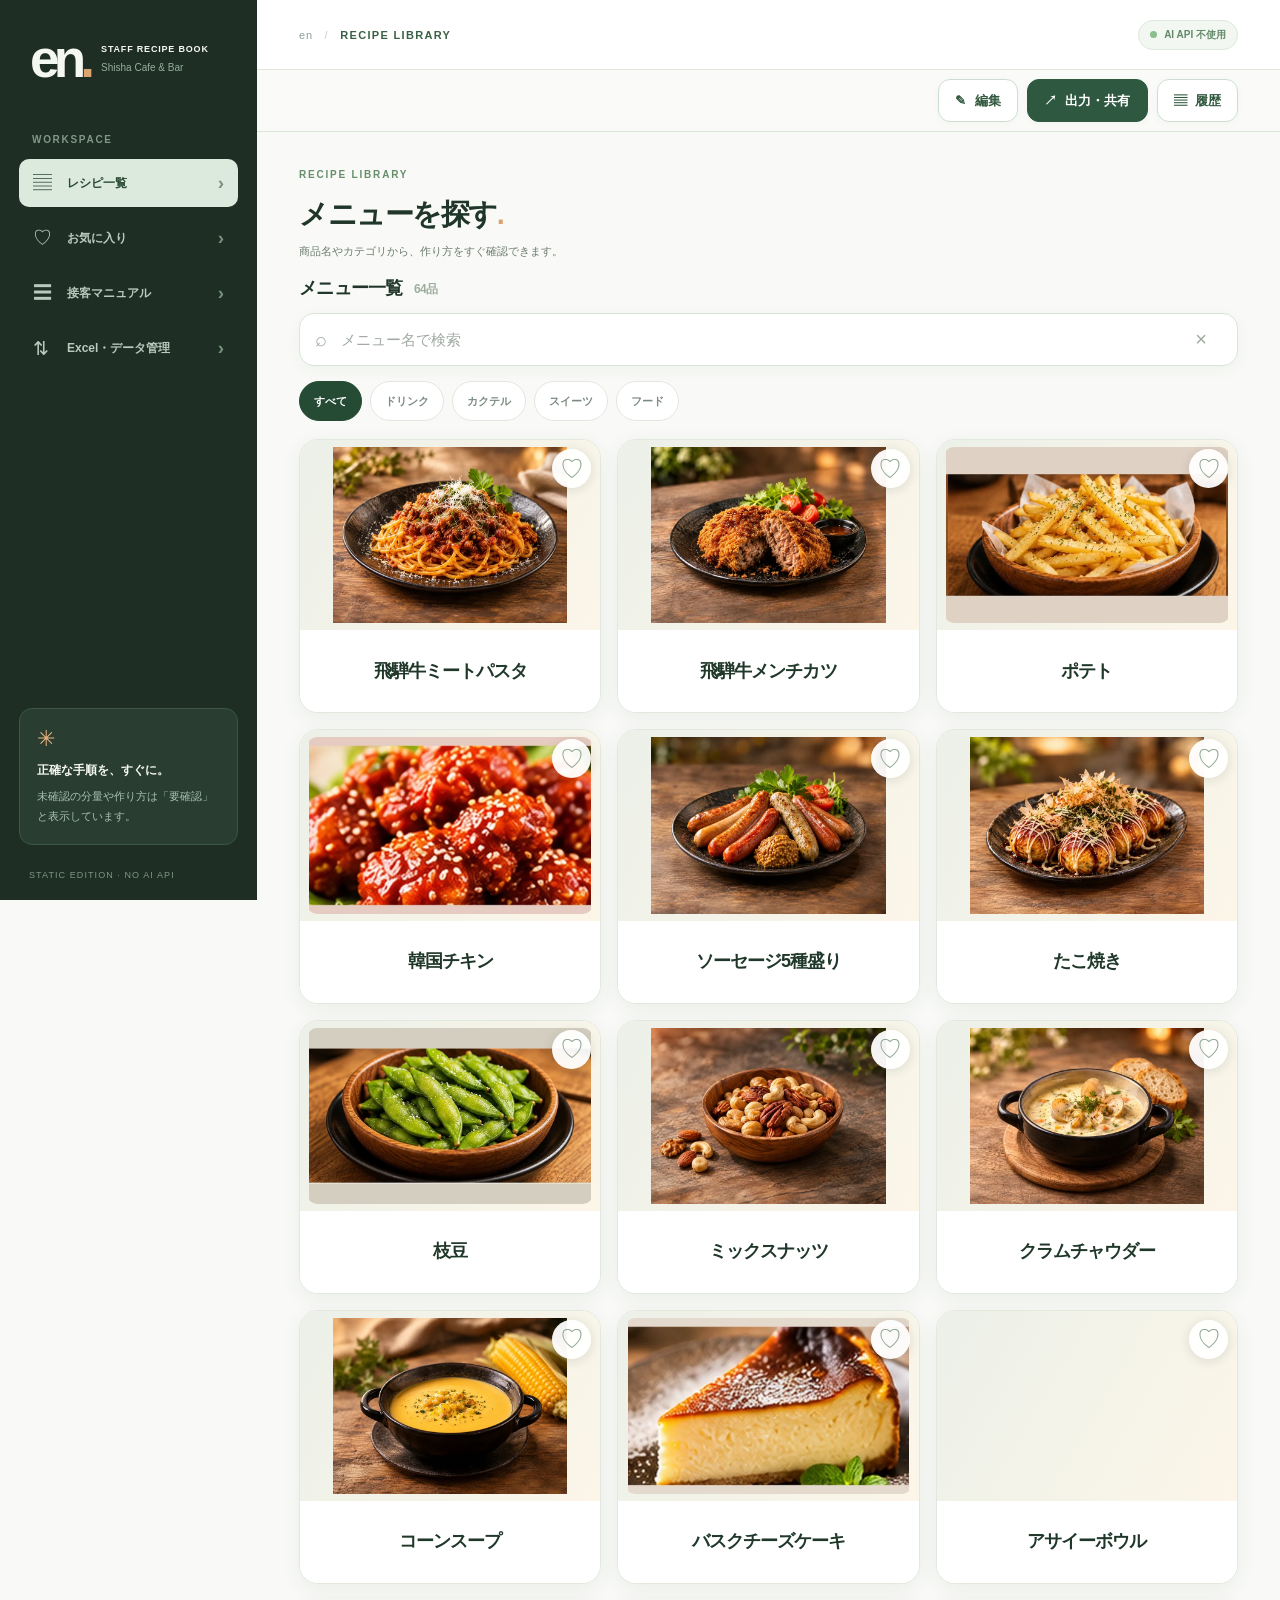
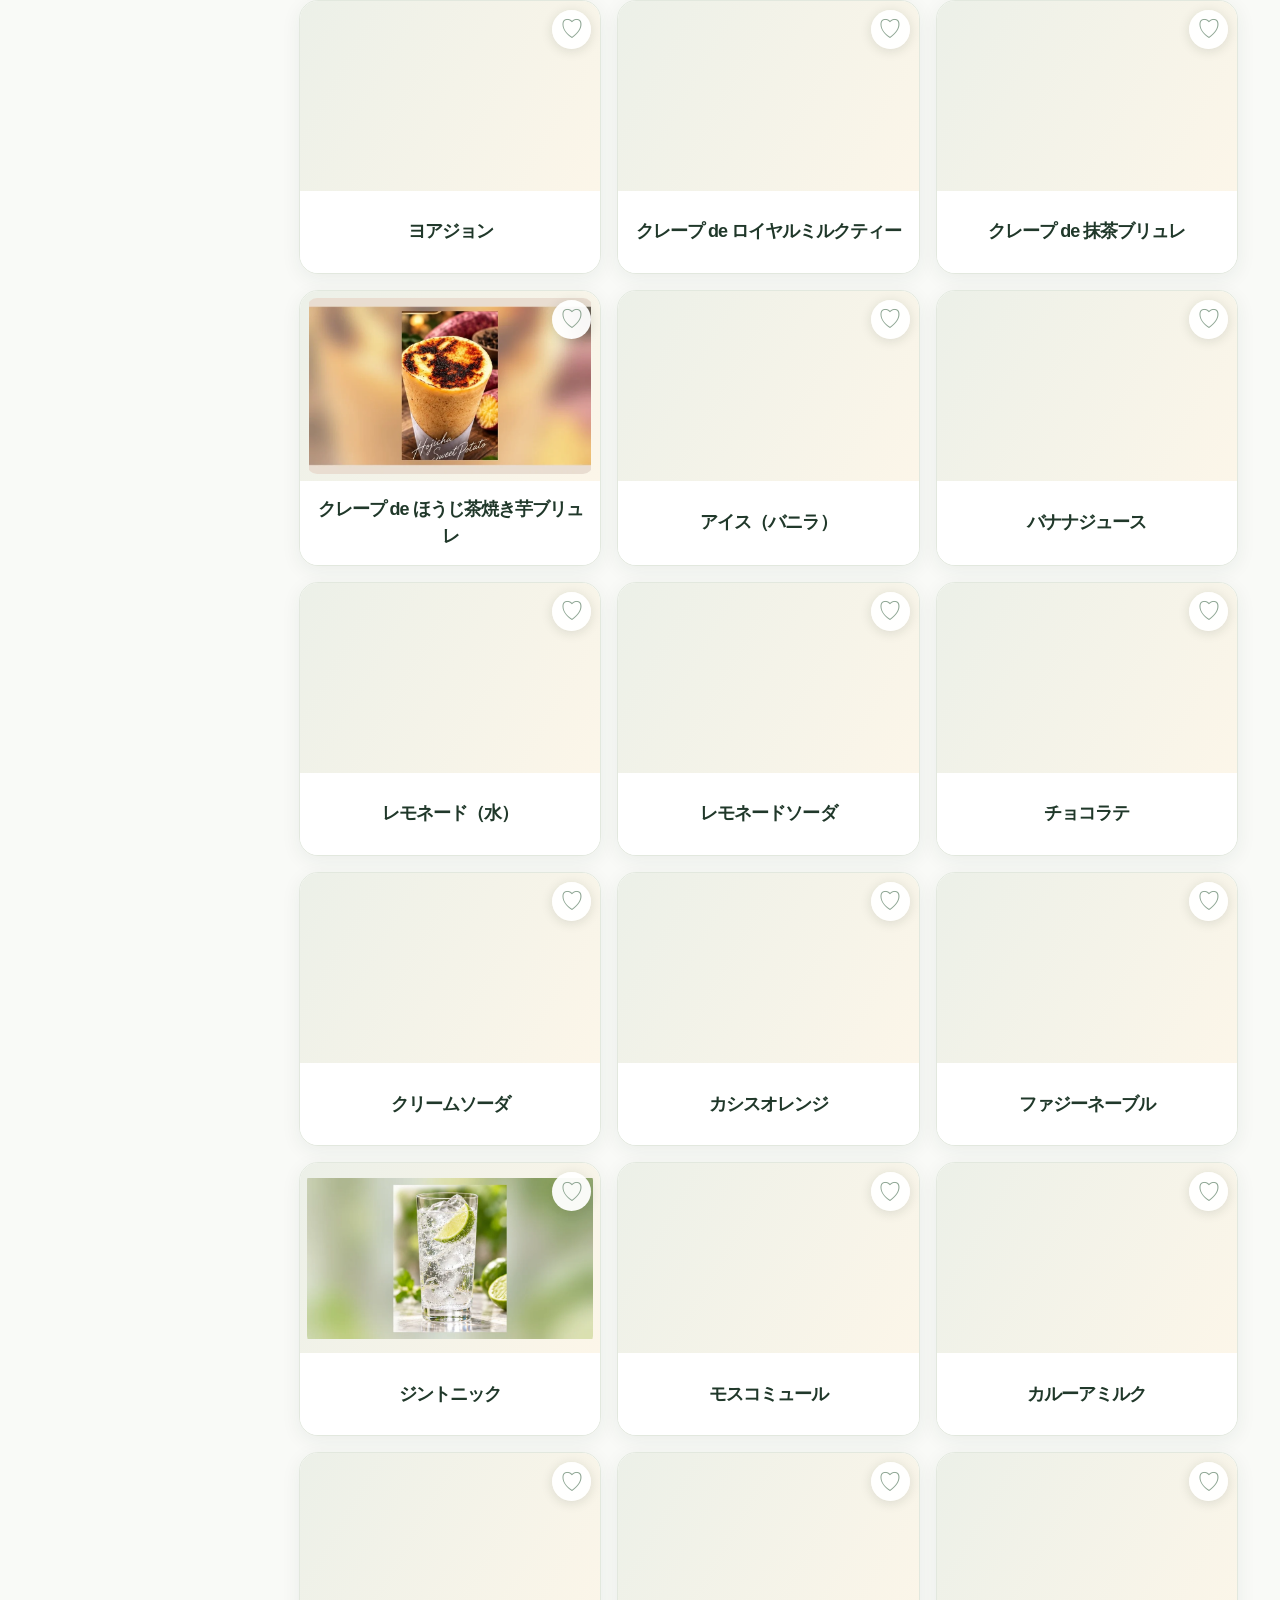
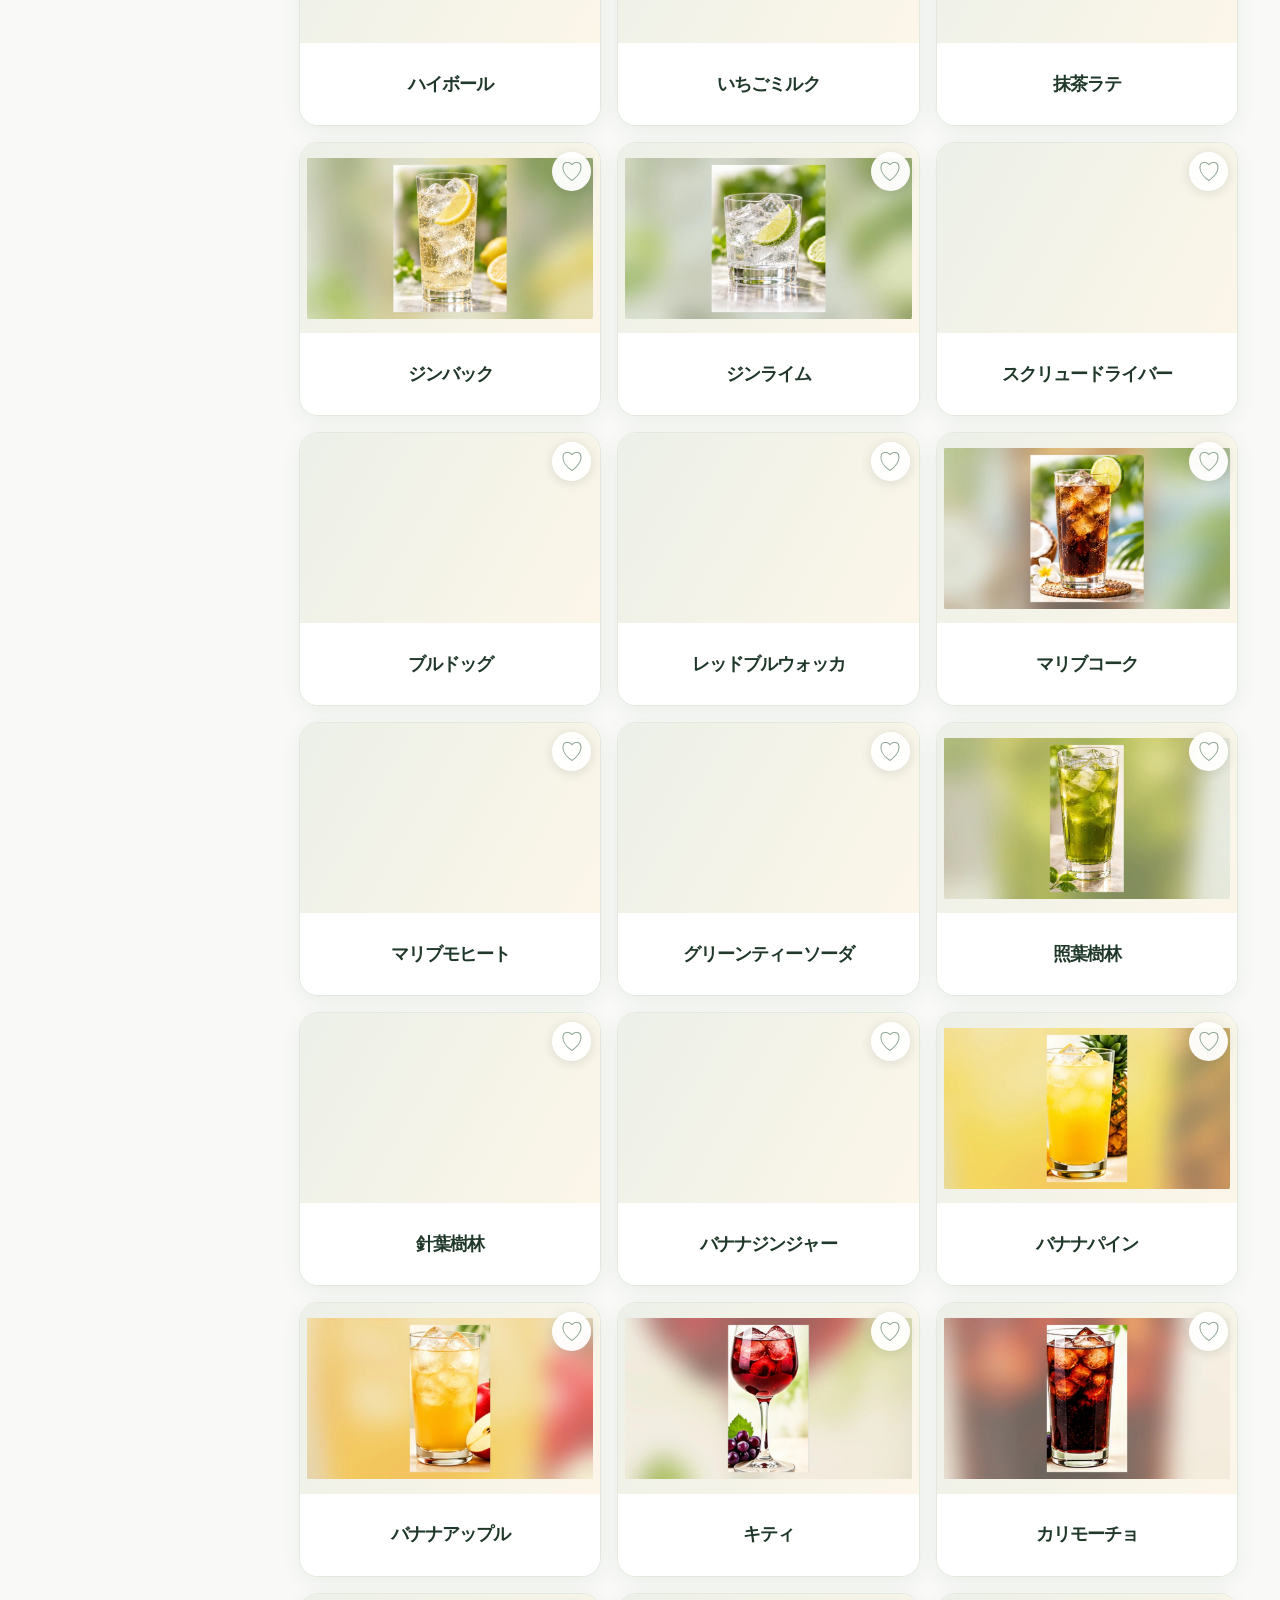
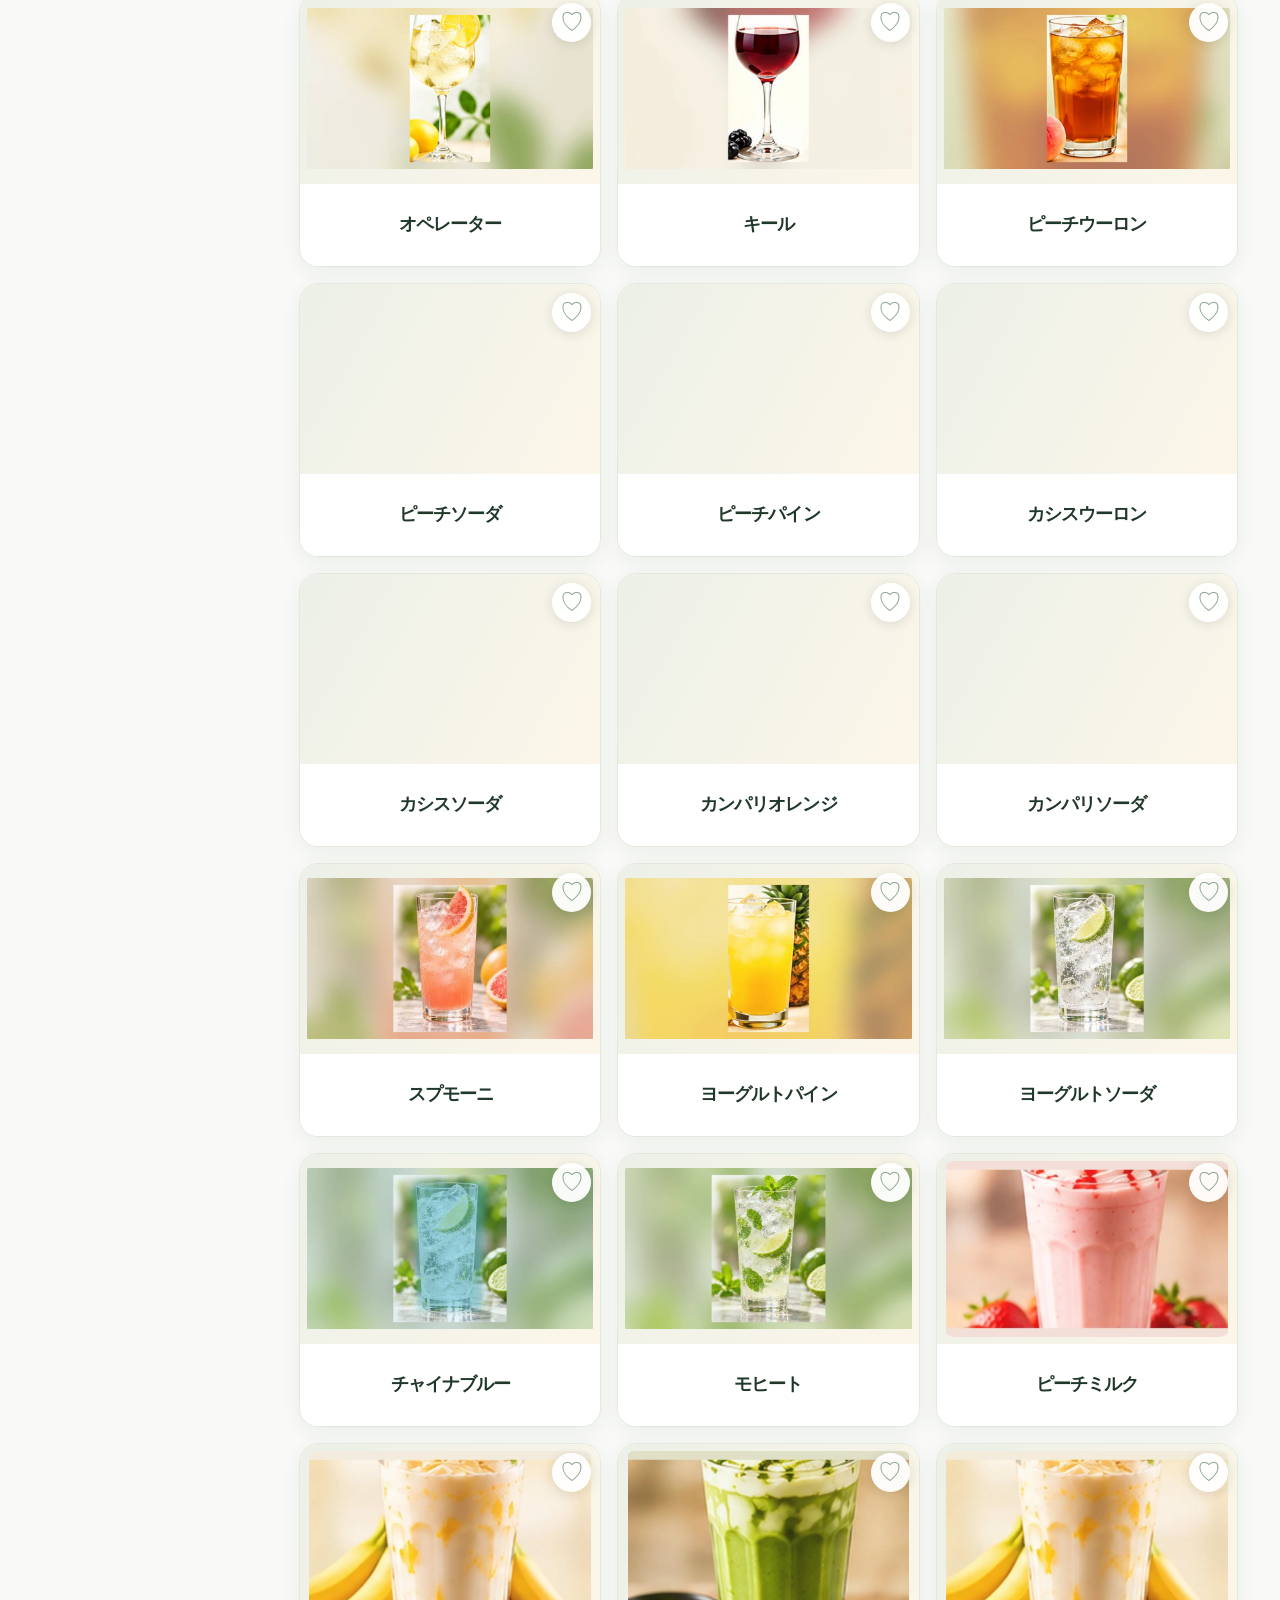
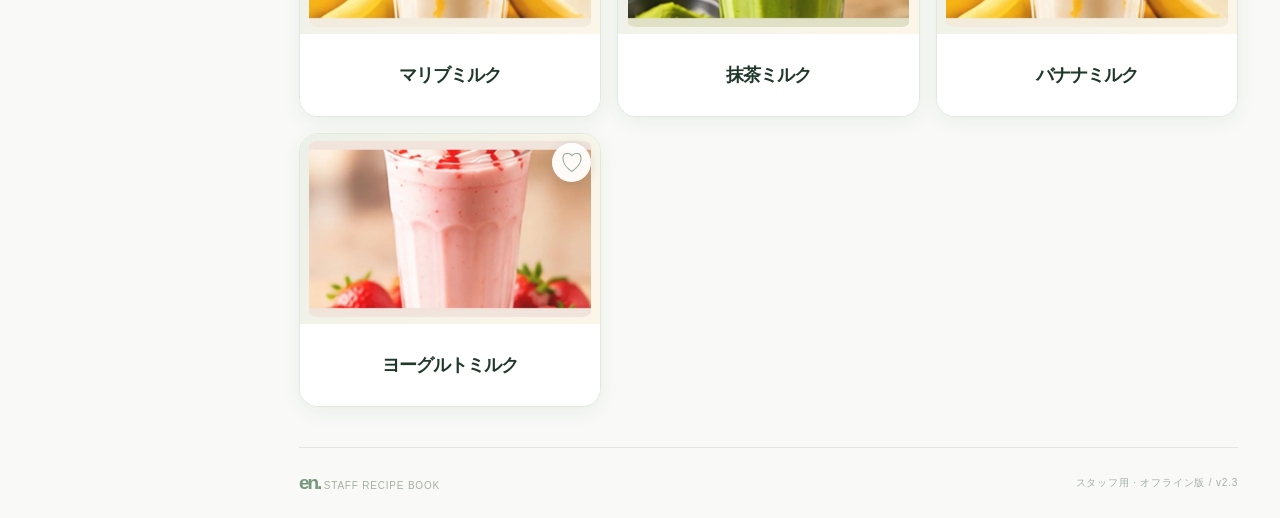
==== index.html @ 8e452817 "Add files via upload" ====
<!doctype html>
<html lang="ja">
<head>
<meta name="robots" content="noindex, nofollow, noarchive">
  <meta charset="utf-8">
  <meta name="viewport" content="width=device-width,initial-scale=1,viewport-fit=cover">
  <meta name="theme-color" content="#22382d">
  <meta name="description" content="Shisha Cafe&Bar en スタッフ用レシピブック・接客マニュアル。検索や閲覧にAI APIを使用しません。">
  <title>en STAFF RECIPE BOOK | v2.4</title>
  <style>
:root{--bg:#faf9f6;--ink:#223329;--ink2:#52645a;--muted:#82918a;--line:#e4eae3;--forest:#20362a;--forest2:#355a40;--sage:#e2eddf;--white:#fff;--orange:#cf9b72;font-family:-apple-system,BlinkMacSystemFont,"Noto Sans JP","Yu Gothic","Hiragino Kaku Gothic ProN",Meiryo,sans-serif;color:var(--ink);background:var(--bg)}*{box-sizing:border-box}html{scroll-behavior:smooth}body{margin:0;min-width:320px}button,input,select{font:inherit}button{cursor:pointer}a{color:inherit;text-decoration:none}button:focus-visible,a:focus-visible,input:focus-visible{outline:3px solid #daa776;outline-offset:2px}h1,h2,h3,p{margin-top:0}p{line-height:1.85}.shell{display:flex;min-height:100vh}.sidebar{position:fixed;left:0;top:0;bottom:0;width:257px;padding:32px 19px 20px;background:#1e2e25;color:#f5f7f1;z-index:20;display:flex;flex-direction:column}.brand{display:flex;align-items:center;gap:12px;padding:0 11px 35px}.brand-logo{font-size:53px;font-weight:800;letter-spacing:-.11em;line-height:1}.brand-logo span,.period{color:#dba36f}.brand-desc strong{display:block;font-size:9px;letter-spacing:.09em}.brand-desc small{display:block;color:#96ad9d;font-size:10px;margin-top:8px}.nav-label{padding:14px 13px;color:#809789;font-size:10px;font-weight:800;letter-spacing:.17em}.sidebar-nav{display:grid;gap:7px}.sidebar-nav a{display:flex;align-items:center;gap:13px;min-height:48px;padding:0 14px;border-radius:10px;font-weight:750;font-size:12px;color:#b9c9be}.sidebar-nav a:hover{background:#314338}.sidebar-nav a.active{background:#dceadd;color:#294832}.nav-icon{width:21px;font-size:19px;font-weight:400}.nav-arrow{margin-left:auto;font-size:19px;color:#78917d}.sidebar-note{margin-top:auto;border:1px solid #3c5545;border-radius:13px;background:#293e31;padding:17px}.sidebar-note strong{font-size:12px}.sidebar-note p{margin:8px 0 0;font-size:11px;color:#a9bfaf;line-height:1.8}.note-spark{font-size:22px;color:#e5b07f;display:block;margin-bottom:8px}.sidebar-foot{font-size:9px;letter-spacing:.12em;color:#7e9585;margin:25px 10px 0}.workspace{margin-left:257px;min-width:0;flex:1;display:flex;flex-direction:column}.topbar{height:70px;display:flex;align-items:center;justify-content:space-between;gap:12px;padding:0 42px;background:#fff;border-bottom:1px solid var(--line)}.crumb{font-size:11px;letter-spacing:.07em;color:#8ca092}.crumb span{padding:0 8px;color:#c6d0c7}.crumb b{color:#3a6145;letter-spacing:.12em}.offline-chip{display:flex;gap:7px;align-items:center;border:1px solid #dde8dc;background:#f2f8f1;border-radius:30px;padding:7px 11px;color:#638768;font-size:10px;font-weight:750}.offline-chip i{width:7px;height:7px;border-radius:50%;background:#8bbe8b}.page{width:100%;max-width:1500px;margin:0 auto;padding:37px 42px 40px;flex:1}.eyebrow{font-size:10px;letter-spacing:.2em;color:#65926c;font-weight:800;margin-bottom:13px}.page-head{margin-bottom:24px}.page-head h1{font-size:37px;letter-spacing:-.065em;line-height:1.45;font-weight:850;margin:0}.page-head p{font-size:12px;color:var(--muted);margin:6px 0 0}.hero{min-height:255px;background:linear-gradient(115deg,#dfebdc 0%,#d8e7d5 67%,#d2e2d1 100%);border-radius:15px;position:relative;overflow:hidden;margin-bottom:19px;display:flex}.hero-text{position:relative;z-index:2;padding:31px 41px;max-width:65%}.hero-tag{font-size:10px;letter-spacing:.13em;color:#588361;font-weight:800}.hero h2{font-size:25px;letter-spacing:-.05em;line-height:1.55;margin:11px 0 7px}.hero p{font-size:12px;color:#64776a;margin:0 0 16px}.solid-btn{display:inline-flex;justify-content:center;align-items:center;gap:12px;background:#294431;color:white;border:0;border-radius:8px;padding:12px 17px;font-size:12px;font-weight:750}.solid-btn:hover{background:#365941}.hero-art{position:absolute;right:-5%;top:-35%;width:53%;height:160%;border:1px solid #b6cfb8;border-radius:50%;display:flex;align-items:center;justify-content:center;color:#fff9;font-size:150px;font-weight:850;letter-spacing:-.12em;transform:rotate(-8deg)}.hero-art::before{content:"";position:absolute;width:74%;height:74%;border-radius:50%;border:1px solid #b3cdb6}.hero-art span{color:#e6b68f}.stats{display:grid;grid-template-columns:repeat(3,minmax(0,1fr));gap:14px;margin:0 0 33px}.stat{border:1px solid var(--line);background:white;border-radius:12px;padding:17px 19px}.stat label{font-size:9px;letter-spacing:.13em;color:#a0afa2;font-weight:850}.stat strong{font-size:30px;display:block;line-height:1.4;margin-top:3px}.stat strong small{font-size:11px;color:#94a195;margin-left:5px}.stat p{font-size:10px;color:#9ba69d;margin:0}.section-title{display:flex;align-items:flex-end;justify-content:space-between;margin:8px 0 16px}.section-title h2{font-size:22px;letter-spacing:-.04em;margin:0}.section-title h2 small{font-size:12px;color:#9faea1;vertical-align:middle;margin-left:7px}.section-title>span{font-size:10px;color:#a3ada5}.search{display:flex;align-items:center;background:white;border:1px solid var(--line);border-radius:11px;height:53px;padding:0 15px;gap:12px;margin-bottom:15px;box-shadow:0 3px 12px #25372707}.search span{font-size:20px;color:#9dad9d}.search input{border:0;outline:0;min-width:0;flex:1;font-size:13px;background:transparent;color:var(--ink)}.search input::placeholder{color:#a0aaa2}.search button{border:0;background:none;font-size:20px;color:#9cad9e}.filter-area{display:flex;align-items:center;justify-content:space-between;gap:12px;margin-bottom:21px}.chips{display:flex;gap:8px;overflow:auto;scrollbar-width:none}.chips::-webkit-scrollbar{display:none}.chip{white-space:nowrap;padding:9px 14px;border-radius:24px;border:1px solid #e1e8df;background:white;color:#7b8b80;font-weight:750;font-size:11px}.chip.active{background:#294533;color:white;border-color:#294533}.review-toggle{display:flex;align-items:center;gap:6px;border:0;background:transparent;color:#98a598;font-size:11px;white-space:nowrap}.review-toggle.active{color:#b9804c;font-weight:800}.grid{display:grid;grid-template-columns:repeat(3,minmax(0,1fr));gap:16px}.card{background:white;border:1px solid var(--line);border-radius:14px;overflow:hidden;position:relative;min-width:0}.card:hover{box-shadow:0 11px 25px #17301a0e;transform:translateY(-2px);transition:.15s}.card-main{display:block;width:100%;height:100%;background:none;text-align:left;border:0;padding:0;color:inherit}.card-img{display:flex;align-items:center;justify-content:center;height:136px;overflow:hidden;position:relative}.card-img img,.photo-large img{width:100%;height:100%;object-fit:cover}
.photo-large.has-image{height:auto;min-height:180px;max-height:none;background:#fff;flex-direction:column;gap:9px;overflow:visible;padding:10px}
.photo-large.has-image img{display:block;width:100%;height:auto;max-height:900px;object-fit:contain;border-radius:8px}
.photo-large .zoom-button{padding:9px 12px;border-radius:8px;background:#e5eee3;color:#315a3f;font-weight:800;font-size:12px;width:100%}
.image-lightbox[hidden]{display:none!important}
.image-lightbox{position:fixed;inset:0;z-index:200;background:rgba(8,18,12,.95);display:flex;align-items:center;justify-content:center;flex-direction:column;padding:18px;gap:9px}
.image-lightbox img{max-width:100%;max-height:calc(100vh - 110px);object-fit:contain;border-radius:6px}
.image-lightbox .image-close{border:1px solid #e6efe5;background:#fff;border-radius:30px;color:#263d30;padding:10px 22px;font-size:13px;font-weight:800}
.image-lightbox .image-name{color:#fff;font-size:13px;font-weight:800}
.card-img::before{content:"en.";position:absolute;font-size:96px;color:#263b2819;font-weight:900;letter-spacing:-.12em;left:9px;top:-20px}.card-img:has(img)::before{display:none}.art-drink{background:#e2ebe1;color:#659273}.art-cocktail{background:#eee3dc;color:#aa8a77}.art-food{background:#eae8d6;color:#9c9465}.art-sweet{background:#f3e4dd;color:#ba8c82}.card-emoji{font-size:34px;background:#ffffffa8;border-radius:50%;width:77px;height:77px;display:flex;align-items:center;justify-content:center;z-index:1}.card-body{padding:18px 17px 14px}.card-cat{color:#7fa289;font-size:10px;font-weight:800}.card h3{font-size:16px;margin:7px 0 8px;letter-spacing:-.04em}.card p{font-size:11px;color:#92a093;line-height:1.75;height:39px;overflow:hidden;display:-webkit-box;-webkit-line-clamp:2;-webkit-box-orient:vertical;margin-bottom:15px}.card-foot{display:flex;align-items:center;justify-content:space-between;border-top:1px solid #edf0eb;padding-top:12px}.badge{border-radius:5px;padding:5px 8px;font-size:9px;font-weight:800;display:inline-flex;align-items:center;gap:5px}.badge.ok{background:#e7f3e4;color:#51855a}.badge.warn{background:#fff2e2;color:#b47f42}.badge.ref{background:#edf1f7;color:#6889a9}.arrow{color:#91a897;font-size:20px}.fav-toggle{position:absolute;right:9px;top:9px;border:0;border-radius:50%;background:#fffd;width:36px;height:36px;display:flex;align-items:center;justify-content:center;color:#8da592;font-size:22px;line-height:1}.fav-toggle.active{color:#c77663;background:#fff2ec}.empty{text-align:center;padding:56px 15px;border:1px dashed #cad9ca;background:#fbfcfa;border-radius:14px}.empty-icon{font-size:34px;color:#8da28d}.empty h3{margin:12px 0 7px}.empty p{font-size:12px;color:var(--muted)}.empty button{border:0;background:#e4eee2;color:#4b7454;padding:10px 16px;border-radius:7px;font-weight:750}.back{display:inline-flex;gap:7px;align-items:center;background:none;border:0;color:#60876a;font-weight:800;font-size:12px;padding:0;margin-bottom:26px}.detail-head{display:flex;gap:15px;align-items:start;justify-content:space-between;margin-bottom:26px}.detail-head h1{font-size:34px;letter-spacing:-.06em;margin:0 0 8px}.detail-head p{font-size:12px;color:#84928a;margin-bottom:14px}.detail-flags{display:flex;gap:8px;flex-wrap:wrap}.detail-fav{border-radius:9px;border:1px solid #dce8da;background:white;padding:12px 13px;white-space:nowrap;font-size:11px;font-weight:800;color:#64886a}.detail-fav.active{background:#fff1eb;color:#c87962;border-color:#f0d9d0}.detail-columns{display:grid;grid-template-columns:minmax(0,1.35fr) minmax(260px,.8fr);gap:19px}.left-col,.right-col{display:flex;flex-direction:column;gap:18px;min-width:0}.photo-large{height:225px;border-radius:13px;display:flex;align-items:center;justify-content:center;overflow:hidden;position:relative}.photo-large .big-art{font-size:74px;border-radius:50%;background:#ffffff80;width:140px;height:140px;display:flex;align-items:center;justify-content:center}.photo-large small{position:absolute;bottom:17px;right:20px;color:#667e6a;font-size:10px;font-weight:800}.panel{padding:23px;border-radius:13px;background:white;border:1px solid var(--line)}.panel-title{display:flex;align-items:center;gap:12px;border-bottom:1px solid #ecf0e9;margin-bottom:16px;padding-bottom:16px}.panel-title small{font-size:11px;color:#8aaf8d;font-weight:850}.panel-title h2{font-size:17px;margin:0}.panel-title em{font-size:9px;font-style:normal;letter-spacing:.13em;color:#adbbad;margin-left:auto}.steps{list-style:none;padding:0;margin:0}.steps li{display:flex;align-items:start;gap:12px;padding:12px 0;border-bottom:1px solid #f0f3ef}.steps li:last-child{border-bottom:0}.step-index{background:#ecf4ea;border-radius:7px;color:#8aaa8c;font-weight:850;font-size:11px;padding:8px}.steps p{margin:3px 0 0;font-size:12px;color:#394e3f;line-height:2}.ingredients{list-style:none;padding:0;margin:0}.ingredients li{padding:12px 0;border-bottom:1px dashed #edf1ec;font-size:12px;color:#536d5b}.ingredients li:last-child{border:0}.ingredients li::before{content:"●";font-size:7px;color:#9fbba3;margin-right:11px}.notes{list-style:none;padding:0;margin:0}.notes li{display:flex;align-items:start;gap:9px;margin:12px 0;font-size:11px;line-height:1.95;color:#6f7f73}.notes li::before{content:"!";font-size:10px;background:#fff0da;color:#b7854f;border-radius:50%;flex-shrink:0;display:flex;align-items:center;justify-content:center;width:17px;height:17px;font-weight:900}.source{border-radius:11px;background:#e9f1e7;padding:20px;color:#5c795e}.source strong{font-size:11px}.source p{font-size:11px;margin:8px 0 0}.warn-callout{display:flex;align-items:start;gap:12px;background:#fff5e6;border:1px solid #eeddbf;padding:16px 18px;border-radius:10px;color:#9d703d;font-size:11px;line-height:1.9;margin-bottom:18px}.warn-callout strong{display:block;font-size:12px}.manual-list{display:grid;grid-template-columns:repeat(3,minmax(0,1fr));gap:15px}.manual-card{text-align:left;border:1px solid var(--line);background:white;border-radius:13px;padding:23px;min-height:215px;display:flex;flex-direction:column;align-items:start;color:var(--ink)}.manual-card:hover{transform:translateY(-2px);box-shadow:0 10px 25px #0000000a}.manual-card .count{font-size:10px;color:#95aa98;letter-spacing:.1em;font-weight:800}.manual-card .manual-icon{background:#e7efe5;border-radius:11px;padding:12px;margin:14px 0;color:#5f8b67;font-size:22px}.manual-card h2{font-size:17px;margin:0 0 7px}.manual-card p{font-size:11px;color:#8b9a8c}.manual-card .go{margin-top:auto;font-size:11px;color:#64916d;font-weight:800}.script-step{display:flex;align-items:start;gap:13px;padding:16px 0;border-bottom:1px solid #eef1ed}.script-step:last-child{border:0}.script-step strong{display:block;color:#77927d;font-size:12px}.script-step p{font-size:13px;color:#3b5040;margin:6px 0}.script-step button{border:0;padding:0;background:none;font-size:10px;color:#659b75;font-weight:750}.management-notice{background:#fff5e7;border:1px solid #edd8bb;border-radius:13px;padding:22px;margin-bottom:20px;color:#98713f}.management-notice strong{font-size:13px}.management-notice p{font-size:11px;margin:6px 0 0}.management-grid{display:grid;grid-template-columns:repeat(2,minmax(0,1fr));gap:17px}.management-card{padding:26px;min-height:270px;display:flex;flex-direction:column;align-items:start}.management-card .icon{width:53px;height:53px;background:#e7f0e4;border-radius:10px;display:grid;place-items:center;font-size:23px;color:#638569}.management-card h2{font-size:17px;margin:19px 0 7px}.management-card p{font-size:11px;color:#8a998d}.management-card button{margin-top:auto}.soft-btn{padding:11px 14px;border:0;border-radius:8px;background:#e2eee1;color:#436b4b;font-size:12px;font-weight:800}.danger-btn{padding:10px 14px;border:0;border-radius:8px;background:#faeee5;color:#a76d53;font-size:11px;font-weight:800}.management-help{background:#eef5eb;border-radius:12px;padding:23px;margin-top:20px}.management-help h3{font-size:14px}.management-help li{font-size:12px;line-height:2;color:#647e68}.action-row{display:flex;flex-wrap:wrap;justify-content:space-between;align-items:center;gap:14px;border:1px solid var(--line);border-radius:12px;background:white;margin-top:18px;padding:20px}.action-row strong{font-size:12px}.action-row p{font-size:11px;color:#94a193;margin:5px 0 0}.action-row button{border:0}.footer{display:flex;justify-content:space-between;gap:15px;align-items:center;max-width:1500px;width:calc(100% - 84px);margin:0 auto;padding:24px 0;border-top:1px solid var(--line);font-size:10px;letter-spacing:.08em;color:#a3afa4}.footer b{font-size:19px;letter-spacing:-.11em;color:#74987b}.toast{position:fixed;z-index:50;bottom:25px;left:50%;transform:translateX(-50%);max-width:min(92vw,620px);background:#294431;color:white;font-size:12px;line-height:1.8;padding:13px 19px;border-radius:10px;box-shadow:0 15px 30px #16271828}.bottom-nav,.mobile-menu,.sidebar-shade{display:none}[hidden]{display:none!important}
@media(max-width:1190px){.grid{grid-template-columns:repeat(2,minmax(0,1fr))}.page{padding:30px 29px 38px}.topbar{padding:0 29px}.manual-list{grid-template-columns:repeat(2,minmax(0,1fr))}.footer{width:calc(100% - 58px)}}
@media(max-width:860px){.sidebar{width:229px}.workspace{margin-left:229px}.detail-columns{grid-template-columns:1fr}.hero-text{max-width:75%}.management-grid{grid-template-columns:1fr}}
@media(max-width:700px){.sidebar{width:260px;transform:translateX(-100%);transition:transform .18s ease}.sidebar.open{transform:translateX(0)}.sidebar-shade{display:block;position:fixed;inset:0;background:#0007;z-index:15}.workspace{margin-left:0}.topbar{height:57px;padding:0 17px}.mobile-menu{display:block;background:none;border:0;font-size:22px;color:#4e7259}.crumb{font-size:10px}.offline-chip{margin-left:auto;font-size:9px;padding:6px 9px}.page{padding:25px 16px 37px}.page-head{margin-bottom:23px}.page-head h1{font-size:31px}.page-head p{font-size:11px}.hero{min-height:244px}.hero-text{padding:26px 22px;max-width:90%}.hero h2{font-size:22px}.hero p{font-size:11px}.hero-art{right:-35%;width:85%;opacity:.52}.stats{gap:8px;margin-bottom:28px}.stat{padding:13px 10px}.stat label{font-size:7px;letter-spacing:.04em}.stat strong{font-size:25px}.stat p{font-size:9px}.section-title h2{font-size:20px}.section-title>span{display:none}.filter-area{display:block}.chips{margin-bottom:12px}.review-toggle{margin-left:auto}.grid{gap:10px}.card-img{height:105px}.card-emoji{font-size:27px;width:63px;height:63px}.card-body{padding:12px 11px 13px}.card h3{font-size:14px}.card p{font-size:10px;margin-bottom:10px}.card-cat{font-size:9px}.badge{font-size:8px;padding:5px}.fav-toggle{width:29px;height:29px;font-size:19px;right:7px;top:7px}.detail-head{align-items:start}.detail-head h1{font-size:28px}.detail-fav{padding:10px;font-size:0}.detail-fav span{font-size:22px}.photo-large{height:203px}.panel{padding:18px}.manual-list{grid-template-columns:1fr}.manual-card{min-height:170px}.detail-columns{gap:14px}.footer{width:calc(100% - 32px);padding:20px 0 92px;display:block}.footer span{display:block;margin-bottom:6px}.bottom-nav{display:grid;grid-template-columns:repeat(4,1fr);position:fixed;z-index:10;bottom:0;left:0;right:0;background:#fff;border-top:1px solid var(--line);padding:7px 5px calc(6px + env(safe-area-inset-bottom));box-shadow:0 -3px 25px #0001}.bottom-nav a{text-align:center;display:flex;flex-direction:column;align-items:center;gap:3px;font-size:9px;font-weight:750;color:#9cac9d}.bottom-nav a.active{color:#3d7250}.bottom-nav a span{font-size:23px;line-height:1.2}.toast{bottom:88px}.management-card{min-height:235px}.management-notice{padding:18px}.action-row{align-items:start;flex-direction:column}}


/* v1.7: photo-led menu cards, clean Japanese typography, better touch readability */
:root{--ink:#1f3027;--muted:#6c7b70;--line:#e3e9e0;--bg:#fafaf7}
html{scroll-behavior:auto}
.page-head h1,.detail-head h1{letter-spacing:-.045em;overflow-wrap:anywhere}
.search{border-color:#d7e1d6;box-shadow:0 5px 20px rgba(36,67,42,.04)}
.search:focus-within{outline:2px solid #b2cdb4;outline-offset:1px}
.grid{gap:20px}
.card{border-radius:16px;box-shadow:0 4px 17px rgba(37,59,44,.045)}
.card-img{height:auto;aspect-ratio:1.6/1;background:#eaf0e8}
.card-img img{display:block;width:100%;height:100%;object-fit:cover;object-position:center}
.card-body{padding:16px 17px 15px}
.card-cat{font-size:11px;letter-spacing:.02em}
.card h3{font-size:18px;line-height:1.5;margin:6px 0 7px;font-weight:850}
.card p{font-size:12px;line-height:1.8;color:#728176;height:44px;margin-bottom:14px}
.card-foot{padding-top:13px}
.fav-toggle{width:38px;height:38px;background:rgba(255,255,255,.96);box-shadow:0 2px 10px #0001;top:11px;right:11px}
.card-image-label{position:absolute;bottom:7px;right:8px;font-size:9px;color:#fff;background:#1c2f24a6;padding:3px 8px;border-radius:4px;font-weight:700;letter-spacing:.02em}
.detail-head p,.steps p,.ingredients li,.notes li{font-size:13px;color:#415247}
.detail-head p{line-height:1.95;color:#708173}
.steps p{line-height:1.95}
.ingredients li{line-height:1.9}
.photo-large.has-image img{background:#f9faf7}
.photo-large.has-image{padding:13px}
.panel-title h2{font-size:18px}
.badge{font-size:10px}
@media(max-width:700px){
  .page{padding:23px 17px 37px}
  .grid{gap:12px}
  .card-img{height:auto;aspect-ratio:1.33/1}
  .card-body{padding:13px 12px 12px}
  .card h3{font-size:15px;line-height:1.55;min-height:23px}
  .card p{font-size:11px;line-height:1.75;height:40px;margin-bottom:12px}
  .card-cat{font-size:10px}
  .card-image-label{font-size:8px;padding:2px 6px}
  .fav-toggle{width:33px;height:33px;right:7px;top:7px}
  .detail-head h1{font-size:29px}
  .steps p,.ingredients li{font-size:13px;line-height:1.9}
  .panel{padding:20px}
  .photo-large.has-image{padding:8px}
}
@media(max-width:380px){.card h3{font-size:14px}.card p{font-size:10.5px}}


/* v1.8 CLEAN PHOTO GALLERY — list cards show ONLY image + title + favorite */
.page-head{margin-bottom:15px}
.page-head h1{font-size:29px}
.page-head p{font-size:11px}
.section-title{margin:5px 0 13px}
.section-title h2{font-size:18px}
.stats,.hero{display:none!important}
.filter-area{margin-bottom:18px}
.grid{grid-template-columns:repeat(3,minmax(0,1fr));gap:19px}
.card{border-radius:17px;border:1px solid #e6ece6;box-shadow:0 4px 19px rgba(27,52,36,.045);background:#fff;overflow:hidden}
.card-main{height:100%;display:flex;flex-direction:column}
.card-img{height:auto;aspect-ratio:1.6/1;background:#edf2eb;position:relative;overflow:hidden}
.card-img img{display:block;width:100%;height:100%;object-fit:contain;object-position:center;image-rendering:auto;transform:none!important;filter:none!important;backface-visibility:hidden}
.card-body{padding:14px 14px 16px;display:flex;align-items:center;justify-content:center;min-height:64px;flex:1}
.card-body h3{font-size:17px;font-weight:850;line-height:1.6;text-align:center;letter-spacing:-.035em;margin:0;overflow-wrap:anywhere}
.card-body .card-cat,.card-body p,.card-body .card-foot,.card-image-label{display:none!important}
.fav-toggle{position:absolute;width:38px;height:38px;right:11px;top:11px;font-size:24px;border-radius:50%;background:rgba(255,255,255,.94);box-shadow:0 2px 10px rgba(0,0,0,.10)}
.card:hover{transform:none;box-shadow:0 6px 22px rgba(28,53,37,.10)}
.card:focus-within{outline:2px solid #a2c6a6;outline-offset:1px}
@media (max-width:1190px){.grid{grid-template-columns:repeat(2,minmax(0,1fr));gap:15px}}
@media (max-width:700px){
 .page{padding:20px 16px 34px}
 .page-head h1{font-size:26px}
 .page-head{margin-bottom:14px}
 .search{height:51px;margin-bottom:13px}
 .filter-area{margin-bottom:14px}
 .grid{grid-template-columns:repeat(2,minmax(0,1fr));gap:12px}
 .card{border-radius:16px}
 .card-img{height:auto;aspect-ratio:1.6/1}
 .card-body{min-height:58px;padding:10px 8px 12px}
 .card-body h3{font-size:15px;line-height:1.48;font-weight:850}
 .fav-toggle{right:7px;top:7px;width:32px;height:32px;font-size:21px}
}
@media(max-width:365px){.card-body h3{font-size:13px}.card-body{min-height:56px}}


/* v1.9: show full-glass photo within top card instead of zooming; one drink per thumbnail. */
.card-img{height:168px;background:#e6efe3;}
.card-img img{object-fit:contain!important;object-position:center center;}
@media(max-width:720px){.card-img{height:154px;}}
@media(min-width:721px){.grid{gap:18px;}}


/* v2.0: photo + product-name card; show the complete dish, no awkward magnified crop. */
.card-img {height:185px;background:linear-gradient(145deg,#e9efe5 0%,#fff9ed 100%);}
.card-img img {width:100%!important;height:100%!important;object-fit:contain!important;object-position:center!important;}
.card-body{min-height:82px;display:flex;align-items:center;justify-content:center;padding:13px 10px;}
.card-body h3{margin:0;text-align:center;line-height:1.4;overflow-wrap:anywhere;}
@media(max-width:720px){.card-img{height:162px}.card-body{min-height:84px;padding:12px 8px}.card-body h3{font-size:15px;line-height:1.45}}
.manual-visual{max-width:790px;margin:15px auto 25px;display:flex;flex-direction:column;align-items:center;background:#f8f9f6;padding:12px;border:1px solid #dee7dd;border-radius:20px;}
.manual-visual img{display:block;max-width:100%;height:auto;border-radius:12px;}
.manual-visual .zoom-button{position:static;margin:10px auto 2px;}
.image-caption{display:block;position:absolute;bottom:16px;left:16px;background:rgba(28,45,34,.88);color:white;border-radius:7px;padding:7px 11px;font-size:12px;}
.empty-recipe{text-align:left;padding:22px 25px;background:#fff6e9;border-color:#e6cea6}.empty-recipe h2{font-size:21px;margin:0 0 10px}.empty-recipe p{color:#665544;margin:0;line-height:1.8;}

/* v2.2 — cream-soda-inspired polish, compact cards and clear step-by-step instructions */
:root{--bg:#f9faf7;--ink:#21362a;--forest:#264934;--line:#dfe8db;--sage:#eaf2e8;--orange:#c99d79}
html{scroll-behavior:auto}
body{background:var(--bg)}
.topbar{box-shadow:0 2px 12px #1c332006}
.page-head .eyebrow{letter-spacing:.18em;color:#668e6b}
.page-head h1{letter-spacing:-.05em}
.search{border:1px solid #d9e5d8;border-radius:15px;box-shadow:0 4px 16px rgba(32,70,42,.045)}
.search input{font-size:15px;color:#243c2a}
.search button{min-width:42px;min-height:42px}
.chip,.base-chip{min-height:40px;transition:background .13s,color .13s}
.chip.active,.base-chip.active{background:#254b35;color:white;border-color:#254b35}
.base-filter{padding:13px 14px 15px;background:#eef4ea;border:1px solid #dfe9dc;border-radius:15px;margin:0 0 19px}
.base-label{color:#436a4d;font-size:13px;font-weight:850;letter-spacing:.025em;margin-bottom:10px}
.base-chips{display:flex;gap:8px;flex-wrap:wrap}
.base-chip{border-radius:99px;padding:9px 13px;border:1px solid #d6e1d1;background:#fff;color:#44694e;font-size:12px;font-weight:800}
.grid{gap:16px}
.card{border-radius:19px;box-shadow:0 5px 20px rgba(32,55,38,.065);border:1px solid #e2e8de;transition:box-shadow .15s}
.card:hover{transform:none;box-shadow:0 9px 28px rgba(32,55,38,.12)}
.card-img{height:auto;aspect-ratio:1.58/1;background:linear-gradient(120deg,#ecf0e8,#fcf6e9);padding:7px}
.card-img img{width:100%!important;height:100%!important;object-fit:contain!important;object-position:center!important;border-radius:10px}
.card-body{min-height:82px;padding:15px 10px;background:#fff}
.card-body h3{font-size:18px;line-height:1.5;color:#20382a;letter-spacing:-.055em}
.fav-toggle{width:39px;height:39px;top:9px;right:9px;background:#fffffff2;box-shadow:0 2px 12px #14281420}
.fav-toggle.active{background:#fff1e9;color:#bf7459}
.detail-head{margin-bottom:15px;align-items:center}
.detail-head h1{line-height:1.38;font-size:clamp(27px,3vw,39px);margin:0 0 11px}
.detail-head .eyebrow{margin-bottom:8px;letter-spacing:.1em}
.detail-fav{border-radius:14px;min-height:45px;min-width:48px}
.detail-fav span{font-size:23px}
.back{font-size:14px;min-height:44px;margin-bottom:15px}
.status-callout{border-radius:14px;border:1px solid #dce9d9;background:#f0f7ec;padding:12px 16px;margin:8px 0 20px}
.status-callout strong{display:block;font-weight:900;font-size:13px;margin-bottom:3px;color:#2e623d}
.status-callout p{margin:0;font-size:12px;line-height:1.65;color:#53715a}
.status-callout.is-reference{background:#fff7ea;border-color:#eed8b5}
.status-callout.is-reference strong{color:#995f22}
.status-callout.is-reference p{color:#765d3e}
.status-callout.is-pending{background:#fff2eb;border-color:#f2ded0}
.status-callout.is-pending strong{color:#a7663f}
.recipe-quick-grid{display:grid;grid-template-columns:minmax(0,1fr) minmax(0,1fr);gap:18px;align-items:stretch;margin-bottom:18px}
.recipe-cover{position:relative;overflow:hidden;border:1px solid #e1e8dd;border-radius:19px;background:linear-gradient(125deg,#edf2e8,#fff8ee);margin:0;min-height:235px;display:flex;align-items:center;justify-content:center;padding:16px}
.recipe-cover img{width:100%;max-width:100%;height:auto;max-height:300px;object-fit:contain;border-radius:11px;display:block}
.recipe-cover figcaption{position:absolute;bottom:10px;right:12px;background:#203a2cca;color:#fff;padding:4px 9px;font-size:10px;font-weight:750;border-radius:7px}
.recipe-cover .big-art{font-size:65px}
.panel{border:1px solid #e0e8dd;border-radius:18px;box-shadow:0 3px 15px rgba(28,53,35,.035)}
.quick-ingredients{margin:0;display:flex;flex-direction:column;justify-content:flex-start}
.panel-title{margin-bottom:15px}
.panel-title h2{font-weight:900;letter-spacing:-.03em}
.ingredients{padding-left:0;list-style:none;margin:0}
.ingredients li{padding:9px 2px;border-bottom:1px solid #e8eee6;line-height:1.6;color:#32483a;font-weight:600;font-size:14px;overflow-wrap:anywhere}
.ingredients li:last-child{border-bottom:0}
.primary-directions{margin-bottom:18px}
.primary-directions .steps{margin:0}
.primary-directions .steps li{padding-top:11px;padding-bottom:11px}
.steps p{color:#2c4235;font-size:15px;line-height:1.85;overflow-wrap:anywhere}
.recipe-poster-section{margin-bottom:18px}
.recipe-poster-preview{display:flex;position:relative;flex-direction:column;align-items:center;justify-content:center;width:100%;border:1px solid #dfebdb;background:#f7f9f4;border-radius:13px;padding:14px;color:#34583b;min-height:120px}
.recipe-poster-preview img{display:block;width:auto;max-width:min(100%,610px);height:auto;max-height:580px;object-fit:contain}
.image-zoom-label{display:inline-block;margin:10px auto 0;padding:10px 18px;font-size:13px;font-weight:850;background:#e8f0e4;border-radius:999px}
.recipe-poster-preview:focus-visible{outline:3px solid #a4c8a9}
.detail-notes{margin:0 0 18px}
.detail-source{word-break:break-word;overflow-wrap:anywhere;padding:15px 18px;margin-bottom:20px}
.detail-source p{font-size:12px;line-height:1.75;margin:6px 0 0}
.yoajung-note{border:1px solid #efcc94;background:#fff9eb;border-radius:13px;padding:13px 16px;margin:0 0 18px;color:#885a2e}
.yoajung-note strong{font-size:14px}
.yoajung-note p{margin:5px 0 0;font-size:12px;line-height:1.7}
.manual-list{gap:14px}
.manual-card{border-radius:17px;min-height:175px}
.manual-card h2{font-size:18px}
@media(max-width:700px){
 .page{padding:20px 15px 38px}
 .page-head{margin-bottom:14px}
 .page-head h1{font-size:27px}
 .section-title h2{font-size:20px}
 .search{height:52px;margin-bottom:14px}
 .filter-area{margin-bottom:14px}
 .chips{padding-bottom:2px}
 .chip{padding:9px 14px;font-size:12px;min-height:41px}
 .base-filter{padding:13px 11px 13px;margin:0 0 17px}
 .base-chips{display:flex;flex-wrap:nowrap;overflow-x:auto;scrollbar-width:none;padding:2px 0 5px}
 .base-chips::-webkit-scrollbar{display:none}
 .base-chip{flex:0 0 auto;font-size:12px;min-height:40px}
 .grid{grid-template-columns:repeat(2,minmax(0,1fr));gap:12px}
 .card{border-radius:17px}
 .card-img{height:auto;aspect-ratio:1.42/1;padding:6px}
 .card-body{min-height:76px;padding:11px 7px 13px}
 .card-body h3{font-size:15px;line-height:1.48}
 .fav-toggle{width:35px;height:35px;right:7px;top:7px;font-size:22px}
 .detail-head{gap:10px;margin-bottom:15px}
 .detail-head h1{font-size:28px}
 .detail-fav{font-size:0;min-width:48px;padding:10px}
 .detail-fav span{font-size:25px}
 .status-callout{padding:11px 13px;margin-bottom:15px}
 .status-callout p{font-size:12px}
 .recipe-quick-grid{grid-template-columns:1fr;gap:12px;margin-bottom:12px}
 .recipe-cover{min-height:185px;padding:10px;border-radius:17px}
 .recipe-cover img{max-height:205px;width:100%}
 .panel{padding:18px 17px}
 .panel-title h2{font-size:19px}
 .ingredients li{font-size:14px;padding:9px 2px}
 .steps p{font-size:15px;line-height:1.85}
 .primary-directions{margin-bottom:12px}
 .recipe-poster-section{margin-bottom:12px}
 .recipe-poster-preview{padding:9px}
 .recipe-poster-preview img{max-width:100%;max-height:460px}
 .manual-card{min-height:150px}
 .bottom-nav a{min-height:54px;justify-content:center;font-size:10px}
 .bottom-nav a span{font-size:24px}
}
@media(max-width:370px){.card-body h3{font-size:14px}.card-img{aspect-ratio:1.30/1}}
@media(prefers-reduced-motion:reduce){*,*::before,*::after{scroll-behavior:auto!important;transition:none!important;animation:none!important}}


/* v2.3: offline/local editor and data handoff */
.quickedit-bar{position:sticky;top:0;z-index:12;display:flex;justify-content:flex-end;align-items:center;gap:9px;padding:9px 42px;background:rgba(250,251,248,.97);border-bottom:1px solid #dce7d9;backdrop-filter:blur(12px)}
.quickedit-btn{position:relative;display:inline-flex;align-items:center;justify-content:center;gap:8px;min-height:43px;border:1px solid #cbded1;border-radius:12px;padding:8px 16px;background:#fff;color:#31583e;font-size:13px;font-weight:850;letter-spacing:.01em;box-shadow:0 2px 9px #1e382708}
.quickedit-btn.primary{background:#2e5840;color:#fff;border-color:#2e5840}
.edit-count{min-width:20px;height:20px;padding:0 5px;background:#dcecd7;border-radius:99px;display:inline-flex;align-items:center;justify-content:center;color:#254e34;font-size:11px}
.edit-count[hidden]{display:none}
.quickedit-btn:active{transform:scale(.98)}
.staff-dialog{width:min(96vw,680px);max-height:min(90dvh,850px);border:1px solid #cddfd0;border-radius:22px;padding:25px 25px 20px;background:#fcfdfa;color:#243b2d;box-shadow:0 25px 80px #07190d55;overscroll-behavior:contain}
.staff-dialog::backdrop{background:rgba(10,31,19,.64);backdrop-filter:blur(3px)}
.dialog-heading{display:flex;justify-content:space-between;align-items:flex-start;gap:12px;margin-bottom:13px}
.dialog-eyebrow{font-size:10px;font-weight:900;color:#7fa589;letter-spacing:.17em}
.dialog-heading h2{font-size:25px;line-height:1.25;margin:4px 0 0;color:#26412d}
.close-dialog{min-height:43px;min-width:43px;border-radius:13px;background:#f1f6ef;border:1px solid #d4e4d3;color:#425f4b;font-size:20px}
.dialog-hint{background:#f2f7ee;border-radius:12px;padding:11px 13px;color:#58715d;font-size:13px;line-height:1.7;margin:0 0 16px}
.staff-dialog form{display:block}
.form-grid{display:grid;grid-template-columns:1fr 1fr;gap:12px}
.form-field{display:flex;flex-direction:column;gap:7px;margin:0 0 14px;font-size:13px;font-weight:850;color:#304e39}
.form-field span em{font-size:10px;font-style:normal;color:#b06a4f}
.form-field span small{font-size:11px;font-weight:500;color:#78907d}
.form-field input,.form-field select,.form-field textarea{width:100%;border:1px solid #cbded0;background:#fff;border-radius:11px;color:#223b2b;font-size:15px;line-height:1.65;padding:11px 12px;outline-offset:2px;min-height:44px}
.form-field textarea{resize:vertical;font-size:14px;min-height:78px;white-space:pre-wrap}
.form-field textarea:focus,.form-field input:focus,.form-field select:focus{border-color:#699b77;outline:2px solid #9bc7a1}
.edit-form-warning{border-left:4px solid #d6a275;background:#fff7e9;color:#7e6247;font-size:12px;line-height:1.7;padding:10px 12px;margin-bottom:16px}
.dialog-actions{display:flex;flex-wrap:wrap;justify-content:flex-end;gap:9px;border-top:1px solid #dfe9df;padding-top:15px;margin-top:12px}
.outline-dialog-btn,.save-dialog-btn{min-height:46px;padding:11px 17px;border-radius:12px;font-size:13px;font-weight:850}
.outline-dialog-btn{background:#fff;border:1px solid #b9d0bc;color:#335640}
.save-dialog-btn{background:#2c593b;border:1px solid #2c593b;color:#fff}
.history-items{display:grid;gap:12px;max-height:55vh;overflow:auto}
.history-item{padding:12px 14px;border:1px solid #dce7d9;background:#fff;border-radius:13px}
.history-item header{display:flex;justify-content:space-between;gap:6px;font-size:12px;color:#78917d;margin-bottom:6px}
.history-item strong{font-size:15px;color:#284d36}
.history-item ul{padding-left:19px;margin:8px 0 0;color:#485c4b;font-size:12px;line-height:1.8}
.history-empty{padding:25px;text-align:center;color:#668172;background:#eff5ed;border-radius:13px;font-size:13px}
.guide-list{list-style:none;counter-reset:count;padding:0;margin:10px 0 18px;display:grid;gap:10px}
.guide-list li{counter-increment:count;position:relative;padding:12px 12px 12px 49px;background:#f6f9f4;border:1px solid #e1e9de;border-radius:12px;font-size:13px;line-height:1.75}
.guide-list li::before{content:counter(count);position:absolute;left:12px;top:15px;width:27px;height:27px;border-radius:50%;display:grid;place-items:center;background:#315d42;color:#fff;font-weight:900}
.guide-list code{color:#30684d;word-break:break-all}
.guide-foot{font-size:12px;color:#728676;line-height:1.8}
.local-edited-note{border:1px solid #c8dcc9;border-radius:12px;padding:11px 13px;background:#ebf5e9;color:#31563d;font-size:12px;font-weight:750;margin:-3px 0 14px}
.local-time{margin:8px 0 0;color:#50765a;font-size:13px;font-weight:800}
@media(max-width:700px){
 .quickedit-bar{padding:8px 12px;gap:7px;justify-content:space-between}
 .quickedit-btn{flex:1;min-width:0;padding:7px 4px;min-height:45px;gap:4px;font-size:12px;border-radius:10px}
 .staff-dialog{width:calc(100vw - 16px);padding:17px 14px 15px;max-height:88dvh;border-radius:17px}
 .dialog-heading h2{font-size:22px}
 .form-grid{grid-template-columns:1fr 1fr;gap:8px}
 .form-grid .form-field:first-child{grid-column:1 / -1}
 .form-field{margin-bottom:12px}
 .form-field input,.form-field select,.form-field textarea{font-size:16px}
 .dialog-actions{justify-content:stretch}
 .dialog-actions button{flex:1}
}
@media(max-width:355px){.quickedit-btn{font-size:11px}.form-grid{grid-template-columns:1fr}}


/* v2.4 — explicit item selection, no stale edit form */
.edit-fields[hidden],.edit-empty[hidden]{display:none!important}
.edit-empty{margin:4px 0 18px;padding:20px 14px;border:1px dashed #bcd5c0;border-radius:13px;background:#f1f7ef;color:#426448;text-align:center;font-size:14px;line-height:1.9}
.save-dialog-btn:disabled{opacity:.5;cursor:not-allowed}
.form-field select#editTarget{border-color:#9fbea7;background:#fff;box-shadow:0 1px 0 #e8f1e7}
</style>
</head>
<body>
  <div class="shell">
    <aside class="sidebar" id="sidebar" aria-label="メニュー">
      <a class="brand" href="#/" aria-label="en ホームに戻る">
        <span class="brand-logo">en<span>.</span></span>
        <span class="brand-desc"><strong>STAFF RECIPE BOOK</strong><small>Shisha Cafe & Bar</small></span>
      </a>
      <div class="nav-label">WORKSPACE</div>
      <nav class="sidebar-nav" aria-label="ページ切り替え">
        <a href="#/" data-tab="home"><span class="nav-icon">▤</span>レシピ一覧 <span class="nav-arrow">›</span></a>
        <a href="#/favorites" data-tab="favorites"><span class="nav-icon">♡</span>お気に入り <span class="nav-arrow">›</span></a>
        <a href="#/manuals" data-tab="manuals"><span class="nav-icon">☰</span>接客マニュアル <span class="nav-arrow">›</span></a>
        <a href="#/manage" data-tab="manage"><span class="nav-icon">⇅</span>Excel・データ管理 <span class="nav-arrow">›</span></a>
      </nav>
      <div class="sidebar-note"><span class="note-spark">✳</span><strong>正確な手順を、すぐに。</strong><p>未確認の分量や作り方は「要確認」と表示しています。</p></div>
      <div class="sidebar-foot">STATIC EDITION · NO AI API</div>
    </aside>
    <div id="sidebarShade" class="sidebar-shade" hidden></div>
    <div class="workspace">
      <header class="topbar">
        <button class="mobile-menu" id="openSidebar" aria-label="メニューを開く">☰</button>
        <span class="crumb">en <span>/</span> <b id="crumbPage">RECIPE LIBRARY</b></span>
        <span class="offline-chip"><i></i> AI API 不使用</span>
      </header>
      <div class="quickedit-bar" role="toolbar" aria-label="この端末の編集ツール">
        <button type="button" id="localEdit" class="quickedit-btn" aria-label="商品情報を編集">✎ <span>編集</span></button>
        <button type="button" id="localShare" class="quickedit-btn primary" aria-label="編集内容をJSONで書き出し・共有">↗ <span>出力・共有</span></button>
        <button type="button" id="localHistory" class="quickedit-btn" aria-label="編集履歴を開く">▤ <span>履歴</span><span id="editCount" class="edit-count" hidden>0</span></button>
      </div>
      <main id="app" class="page" aria-live="polite"></main>
      <footer class="footer"><span><b>en.</b> STAFF RECIPE BOOK</span><span>スタッフ用 · オフライン版 / v2.3</span></footer>
    </div>
  </div>
  <nav class="bottom-nav" aria-label="スマートフォン用ページ切り替え">
    <a href="#/" data-tab="home"><span>⌂</span>レシピ</a>
    <a href="#/favorites" data-tab="favorites"><span>♡</span>お気に入り</a>
    <a href="#/manuals" data-tab="manuals"><span>☰</span>マニュアル</a>
    <a href="#/manage" data-tab="manage"><span>⇅</span>Excel管理</a>
  </nav>
  <dialog id="editDialog" class="staff-dialog" aria-labelledby="editDialogTitle">
    <div class="dialog-heading"><div><div class="dialog-eyebrow">LOCAL EDIT</div><h2 id="editDialogTitle">レシピを編集</h2></div><button type="button" id="closeEdit" class="close-dialog" aria-label="閉じる">✕</button></div>
    <p class="dialog-hint">変更はこの端末内だけに保存されます。全員用に反映するには「出力・共有」でJSONを送ってください。</p>
    <form id="staffEditForm">
      <label class="form-field"><span>編集する商品</span><select id="editTarget" name="target" required></select></label>
      <div id="editEmptyState" class="edit-empty" hidden>上の一覧から、編集する商品を選んでください。<br>商品を選ぶと、分量・作り方などの編集欄が表示されます。</div>
      <div id="editFields" class="edit-fields" hidden>
      <div class="form-grid">
        <label class="form-field"><span>商品名 <em>必須</em></span><input id="editName" name="name" type="text" maxlength="100" required></label>
        <label class="form-field"><span>提供・加熱時間（任意）</span><input id="editTime" name="time" type="text" placeholder="例：170℃・3分40秒" maxlength="140"></label>
        <label class="form-field"><span>カテゴリ</span><select id="editCategory" name="category"><option value="フード">フード</option><option value="ドリンク">ドリンク</option><option value="スイーツ">スイーツ</option></select></label>
        <label class="form-field"><span>種類</span><input id="editGroup" name="group" type="text" maxlength="80"></label>
      </div>
      <label class="form-field"><span>商品説明</span><textarea id="editSummary" name="summary" rows="2" maxlength="1600"></textarea></label>
      <label class="form-field"><span>材料・分量 <small>1行につき1項目</small></span><textarea id="editIngredients" name="ingredients" rows="5" placeholder="ジン：45ml
トニックウォーター：適量"></textarea></label>
      <label class="form-field"><span>作り方 <small>1行につき1手順（番号は自動で付きます）</small></span><textarea id="editSteps" name="steps" rows="6"></textarea></label>
      <label class="form-field"><span>注意事項 <small>1行につき1項目</small></span><textarea id="editNotes" name="notes" rows="3"></textarea></label>
      <div class="edit-form-warning">※ 文字の編集だけではレシピ画像内の文字は変わりません。共有後、サイト全体を更新するときに照合します。</div>
      </div>
      <div class="dialog-actions"><button type="button" id="cancelEdit" class="outline-dialog-btn">キャンセル</button><button type="submit" class="save-dialog-btn">✓ この端末に保存</button></div>
    </form>
  </dialog>
  <dialog id="historyDialog" class="staff-dialog" aria-labelledby="historyDialogTitle">
    <div class="dialog-heading"><div><div class="dialog-eyebrow">CHANGE LOG</div><h2 id="historyDialogTitle">編集履歴</h2></div><button type="button" id="closeHistory" class="close-dialog" aria-label="閉じる">✕</button></div>
    <p class="dialog-hint">履歴はこの端末だけに保存されます。出力したJSONには編集内容と履歴を含めます。</p>
    <div id="historyItems" class="history-items"></div>
    <div class="dialog-actions"><button type="button" id="importJson" class="outline-dialog-btn">↥ JSONを読み込む</button><button type="button" id="historyShare" class="save-dialog-btn">↗ 出力・共有</button></div>
  </dialog>
  <dialog id="guideDialog" class="staff-dialog staff-guide" aria-labelledby="guideDialogTitle">
    <div class="dialog-heading"><div><div class="dialog-eyebrow">SEND EDITS</div><h2 id="guideDialogTitle">ChatGPTに変更を送る</h2></div><button type="button" id="closeGuide" class="close-dialog" aria-label="閉じる">✕</button></div>
    <p class="dialog-hint" id="guideMessage">編集内容のJSONファイルを保存しました。</p>
    <ol class="guide-list"><li><strong>「ダウンロード」フォルダにある</strong><br><code>en_edits_日付.json</code> を確認</li><li><strong>ChatGPTの入力欄で「＋」を押す</strong><br>「ファイル」から保存したJSONを選択</li><li><strong>次の文章を添えて送信</strong><br>「この編集をenレシピサイト最新版に反映して」</li></ol>
    <p class="guide-foot">Androidの共有画面が開いた場合は、ChatGPTへ直接ファイルを共有してもOK。元のレシピ画像や未編集のメニューはJSONに含めません。</p>
    <div class="dialog-actions"><button type="button" id="closeGuideBottom" class="save-dialog-btn">閉じる</button></div>
  </dialog>
  <input id="importEditFile" type="file" accept=".json,application/json" hidden>
  <div class="toast" id="toast" role="status" aria-live="polite" hidden></div>
  <div class="image-lightbox" id="imageLightbox" hidden role="dialog" aria-modal="true" aria-label="レシピ画像を拡大表示">
    <div class="image-name" id="imageZoomName"></div>
    <img id="imageZoom" alt="拡大レシピ画像">
    <button class="image-close" id="imageClose" type="button">✕ 閉じる</button>
  </div>
  <script>
/* 編集対象: このファイルの商品・接客マニュアル情報。レシピ画像はHTML内に埋め込んでいます。 */
window.EN_DATA = {"brand":"en","name":"Shisha Cafe&Bar en","version":"2.4","recipes":[{"id":"hida-beef-meat-pasta","name":"飛騨牛ミートパスタ","category":"フード","group":"パスタ","status":"要確認","summary":"店舗メモを整理したミートソースパスタの調理手順。温度・衛生条件は店内で最終確認。","ingredients":["冷凍パスタ：1食分（分量は店内確認）","冷凍ミートソース（かご入りパウチ）：1食分","食塩：ゆで湯に対して約1%","ゆで汁：少量","粉チーズ：適量"],"steps":["白いフライパンに水を入れ、加熱してお湯を沸かす。","冷凍庫内のかごからミートソースのパウチを取り出す。","パウチの加熱方法を確認し、湯せん可能なものであれば店舗の手順に沿って、沸騰する前のお湯に入れて解凍する。","ソースが解凍されたらパウチを取り出す。ゆで湯の水量に対して塩分約1％になるよう塩を入れる。","冷凍パスタを入れ、ほぐしながら約1分ゆでる。","別のフライパンを用意し、解凍したソースを入れて弱火で温める。","ゆで上がった麺の水気をできるだけ切り、ソースのフライパンに移す。","ソースと麺を絡め、必要に応じてゆで汁を少量加える。","麺にソースがなじむまで、弱火で軽く混ぜ合わせる。","黒の大皿に、麺をトングでつまみながら丸く整えて盛り付ける。","フライパンに残ったソースを麺の上から重ね、見た目を整える。","冷蔵庫の粉チーズを、皿の片側を縦に横断するようにかける。","フォークを添えて提供する。"],"notes":["パウチは加熱できる材質・加熱指示を確認。直接湯せん不可なら製品表示と店内指示を優先する。","塩分濃度1%は水1Lに対して塩約10g。大さじ1強は水量で変わるため、固定量にしない。","冷凍パスタの加熱時間は原則として製品の表示を優先し、中心まで十分に加熱する。","「約1分」はユーザーの店舗メモに基づくため、製品の種類と加熱条件を要確認。","画像は今回テキストの塩分1％表記に合わせて再作成。以前の「大さじ1強」画像は使用しない。"],"source":"本人の店舗作業メモ・ミートソースパスタ13ステップ画像（2026-11-02）／加熱条件は要確認","image":"[data-uri]","thumbnail":"[data-uri]","aliases":["パスタ","ミートパスタ","ミートソースパスタ","飛騨牛パスタ","ボロネーゼ"]},{"id":"hida-beef-mince-cutlet","name":"飛騨牛メンチカツ","category":"フード","group":"フード","status":"要確認","summary":"店舗の作り方・分量は未登録です。","ingredients":[],"steps":[],"notes":["この商品の店舗レシピは未登録です。作り方・分量・盛り付けは店長に確認してください。","トップ画像は商品イメージです。実際の盛り付けと異なる場合があります。"],"source":"en 店舗メニュー表（2026-10-14のストーリー画像）／トップ画像は参考イメージ","image":"","thumbnail":"[data-uri]","aliases":["メンチカツ"]},{"id":"french-fries","name":"ポテト","category":"フード","group":"揚げ物","status":"確認済み","summary":"冷凍ポテト350gを190℃で2分加熱し、木の器＋黒い皿で提供。仕上げは塩・3種チーズ・バーベキューから選ぶ。","ingredients":["冷凍ポテト：350g","塩：適量","3種チーズ：適量","バーベキュー：適量","木の器：1個","黒い皿：1枚","フォーク：人数分"],"steps":["冷凍ポテトを350g用意する。","オーブンを190℃に予熱する。オーブンがない場合は、店内で使用を許可されたトースター等を使い、加熱状態を確認する。","冷凍ポテト350gを天板に広げ、190℃で2分加熱する。","木の器に盛り付け、黒い皿を下に敷いて提供する。","仕上げにお好みで「塩」「3種チーズ」「バーベキュー」から選んでかける。","人数分のフォークを用意して提供する。"],"notes":["1皿350g。","味は 塩・3種チーズ・バーベキュー の3種類。","人数分のフォークを付ける。","190℃で2分は店舗メモに基づく。製品表示・焼き上がりを確認し、加熱不足なら追加加熱する。"],"source":"本人提供のレシピ画像（2026-11-02）","aliases":["山盛りポテト"],"image":"[data-uri]","thumbnail":"[data-uri]","photoLabel":""},{"id":"korean-chicken","name":"韓国チキン","category":"フード","group":"揚げ物","status":"確認済み","summary":"8個を170℃で3分40秒揚げ、甘辛ダレを衣全体に絡めて白い皿に盛り、ごまをかけて提供。","ingredients":["韓国チキン：8個","揚げ油：適量","甘辛ダレ（からめダレ）：店の配合","白ごま：仕上げ用"],"steps":["冷蔵庫から韓国チキンを8個出す。","油を170℃にする。","韓国チキンを入れ、3分40秒揚げる。蓋はしない。くっつかないように間隔をあける。","揚げ終わったら、しっかり油を切る。","甘辛ダレ（からめダレ）を用意する。※タレのレシピは店の配合を使用。","揚げたチキンを入れ、衣の部分全体にタレが絡むようにひっくり返しながらしっかり絡める。","白い皿に盛り付ける。タレがかかっている面を上に向ける。","最後にごまをかける。皿の縁や汚れている部分はキッチンペーパーで綺麗に拭く。","フォークを人数分用意して提供する。"],"notes":["170℃・3分40秒。","蓋はしない。","チキン同士がくっつかないように間隔をあける。","仕上げに白ごまをかける。","※揚げ時間は店内の指定条件を前提とする。加熱が十分か、製品表示と衛生ルールに従って確認する。","実際の製品・機器の加熱条件と衛生基準を優先し、加熱不足がないか確認する。"],"source":"本人提供のレシピ画像（2026-11-02）","aliases":["やんにょむ","ヤンニョム"],"image":"[data-uri]","thumbnail":"[data-uri]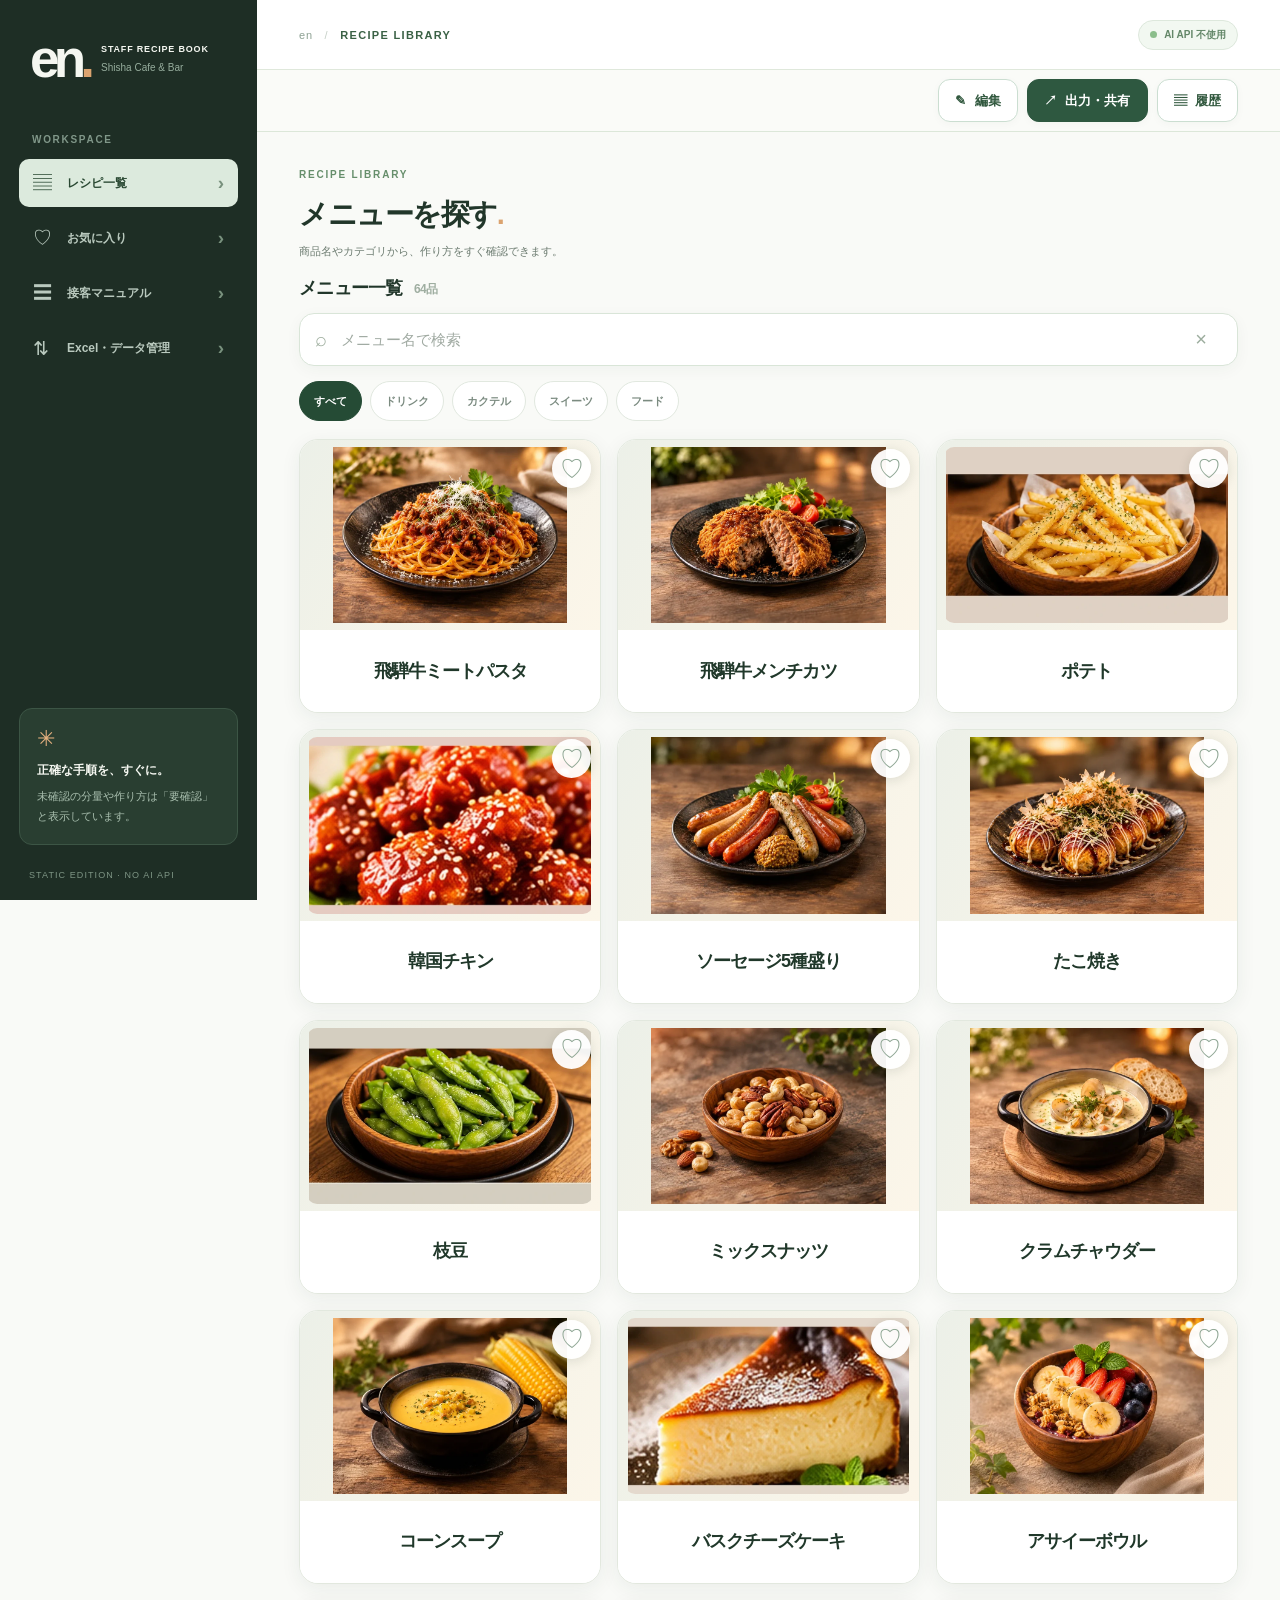
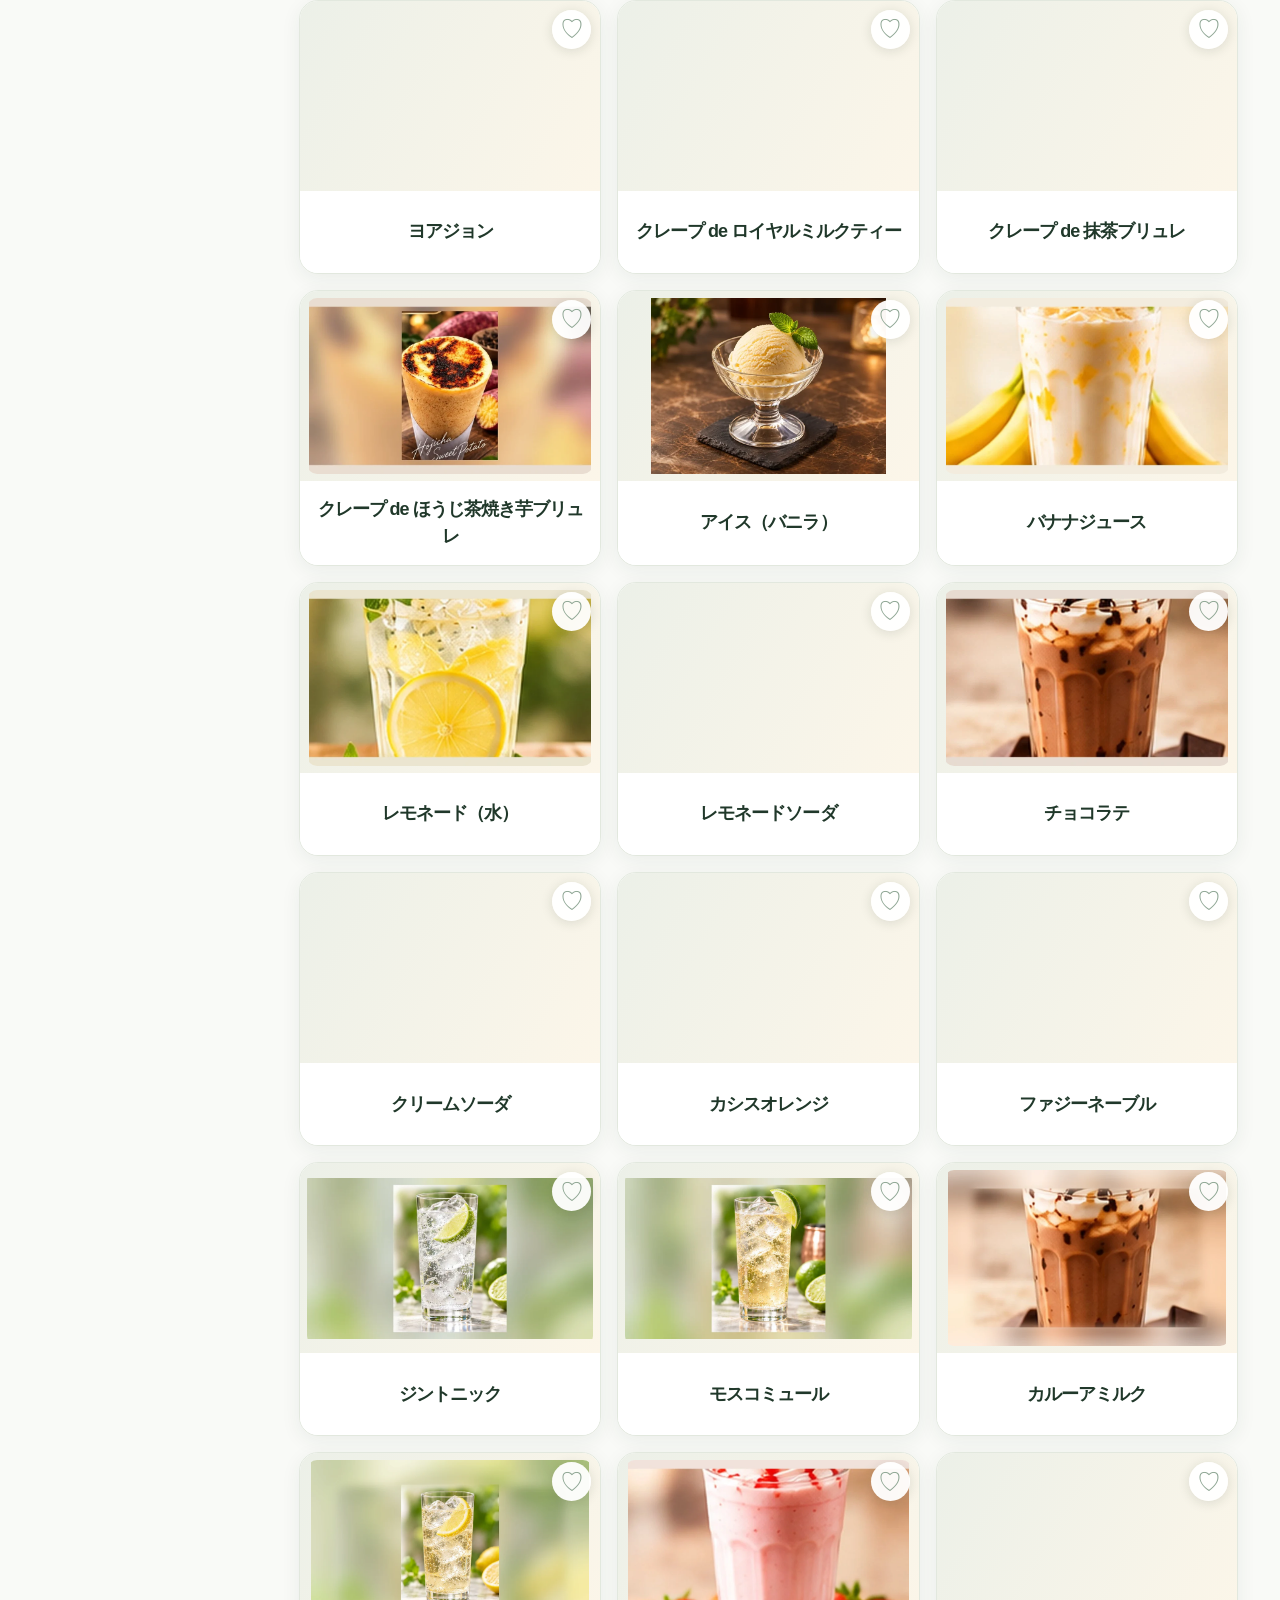
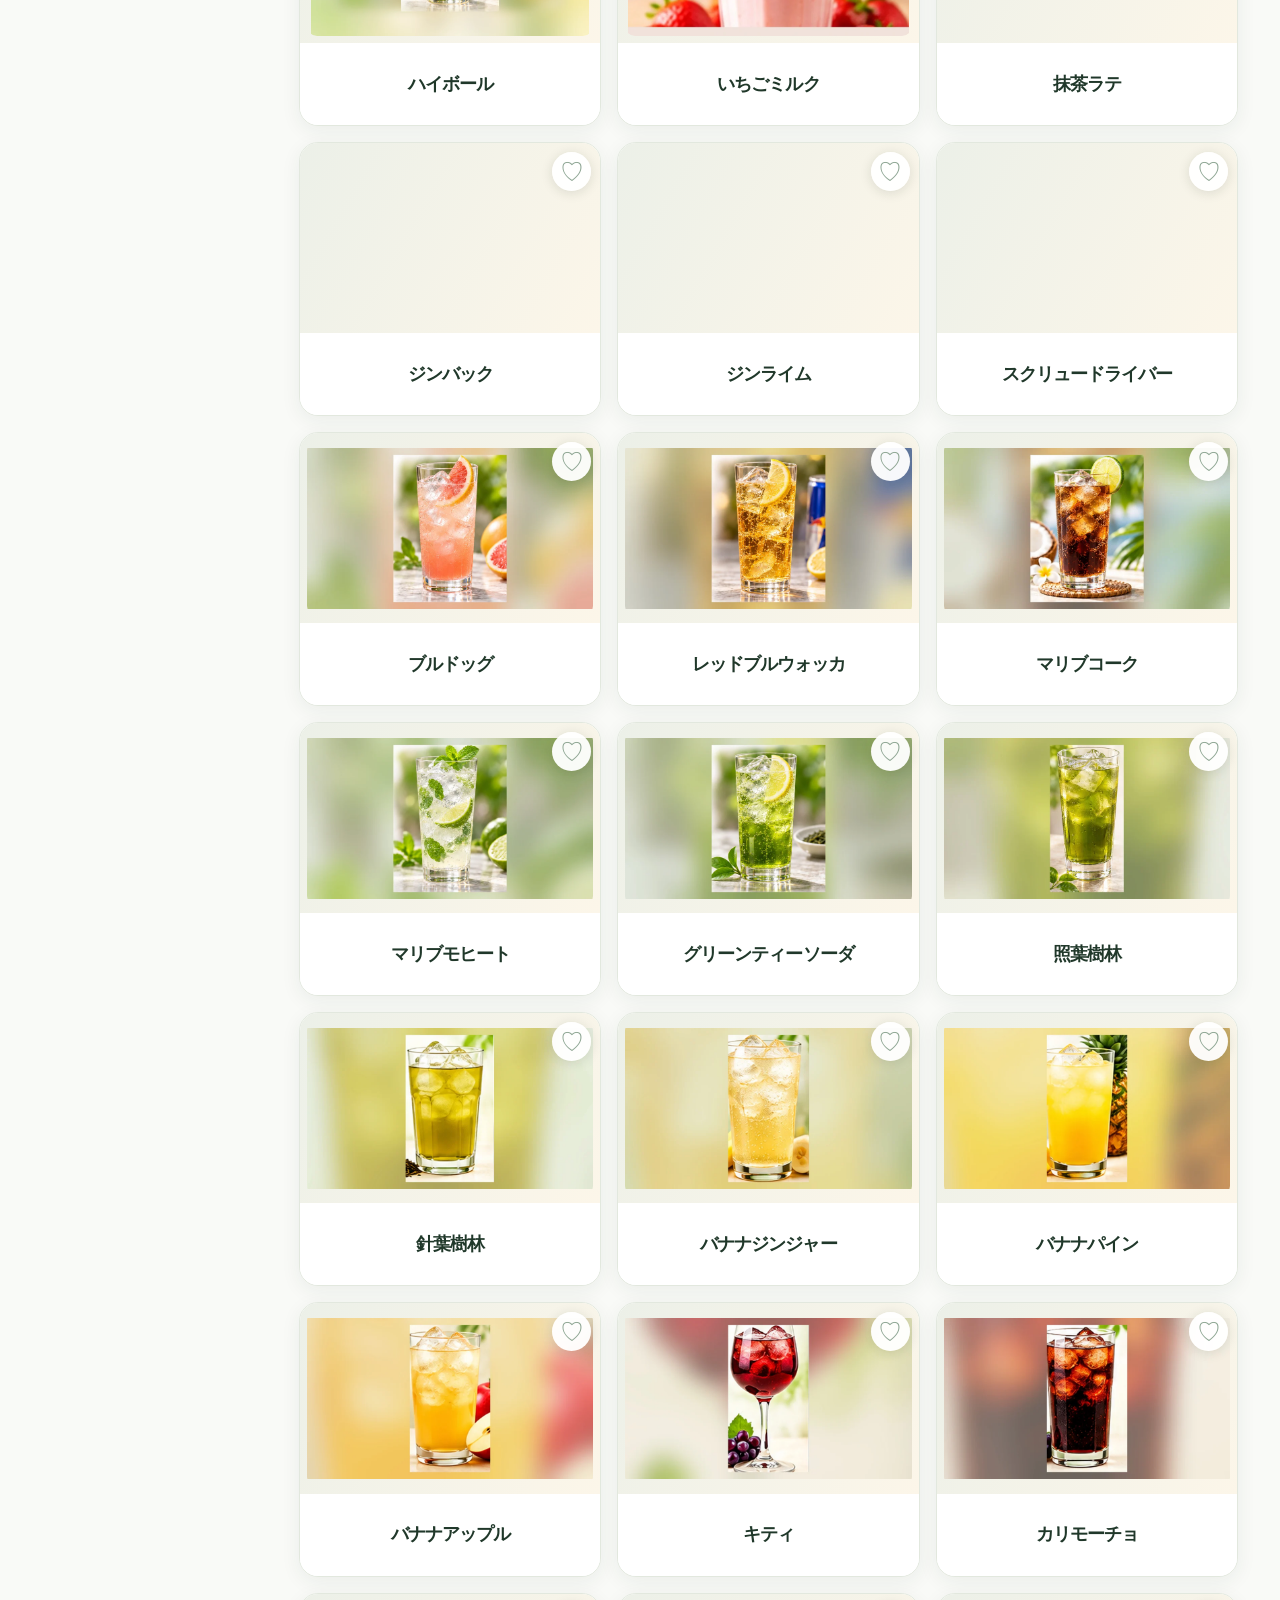
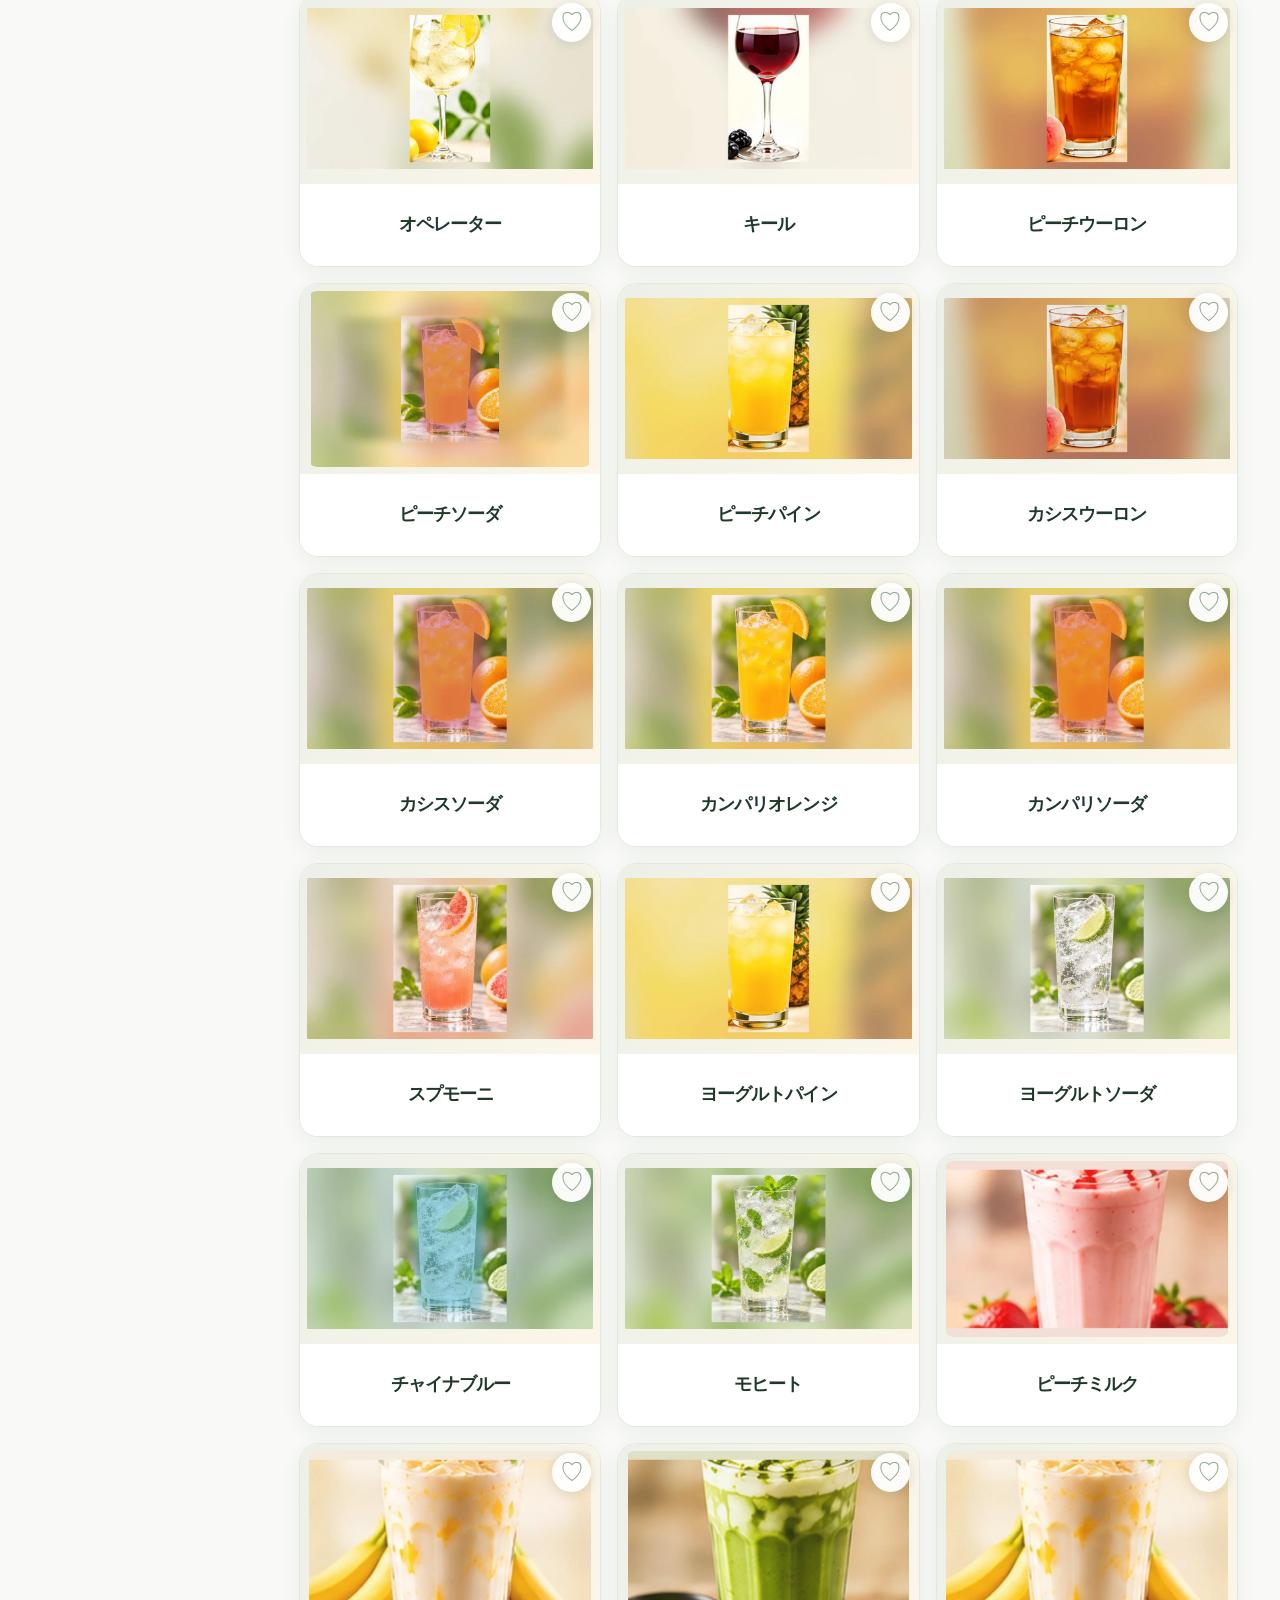
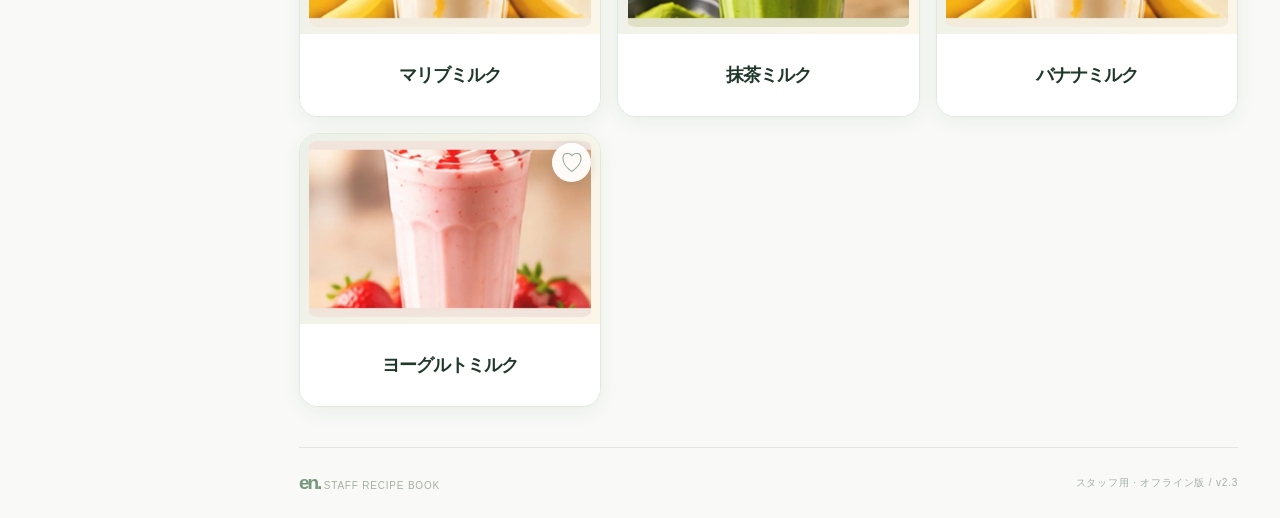
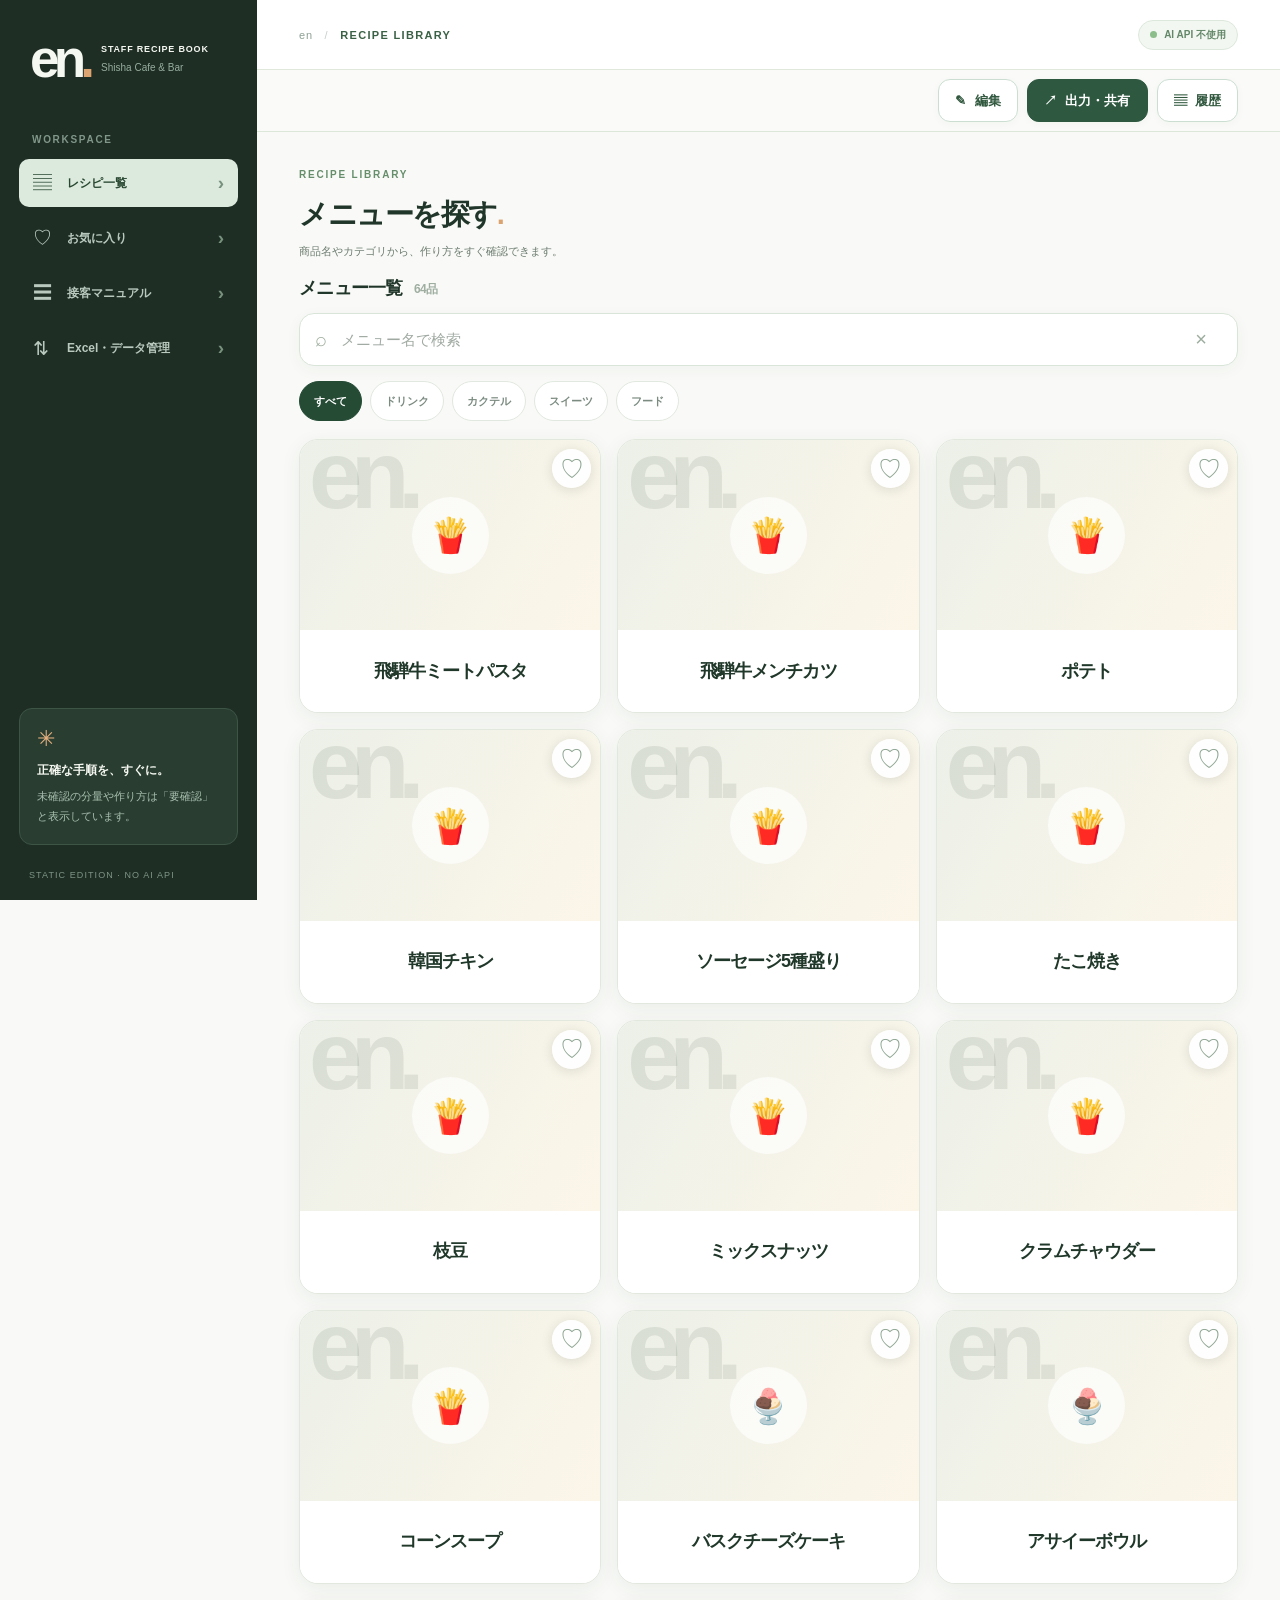
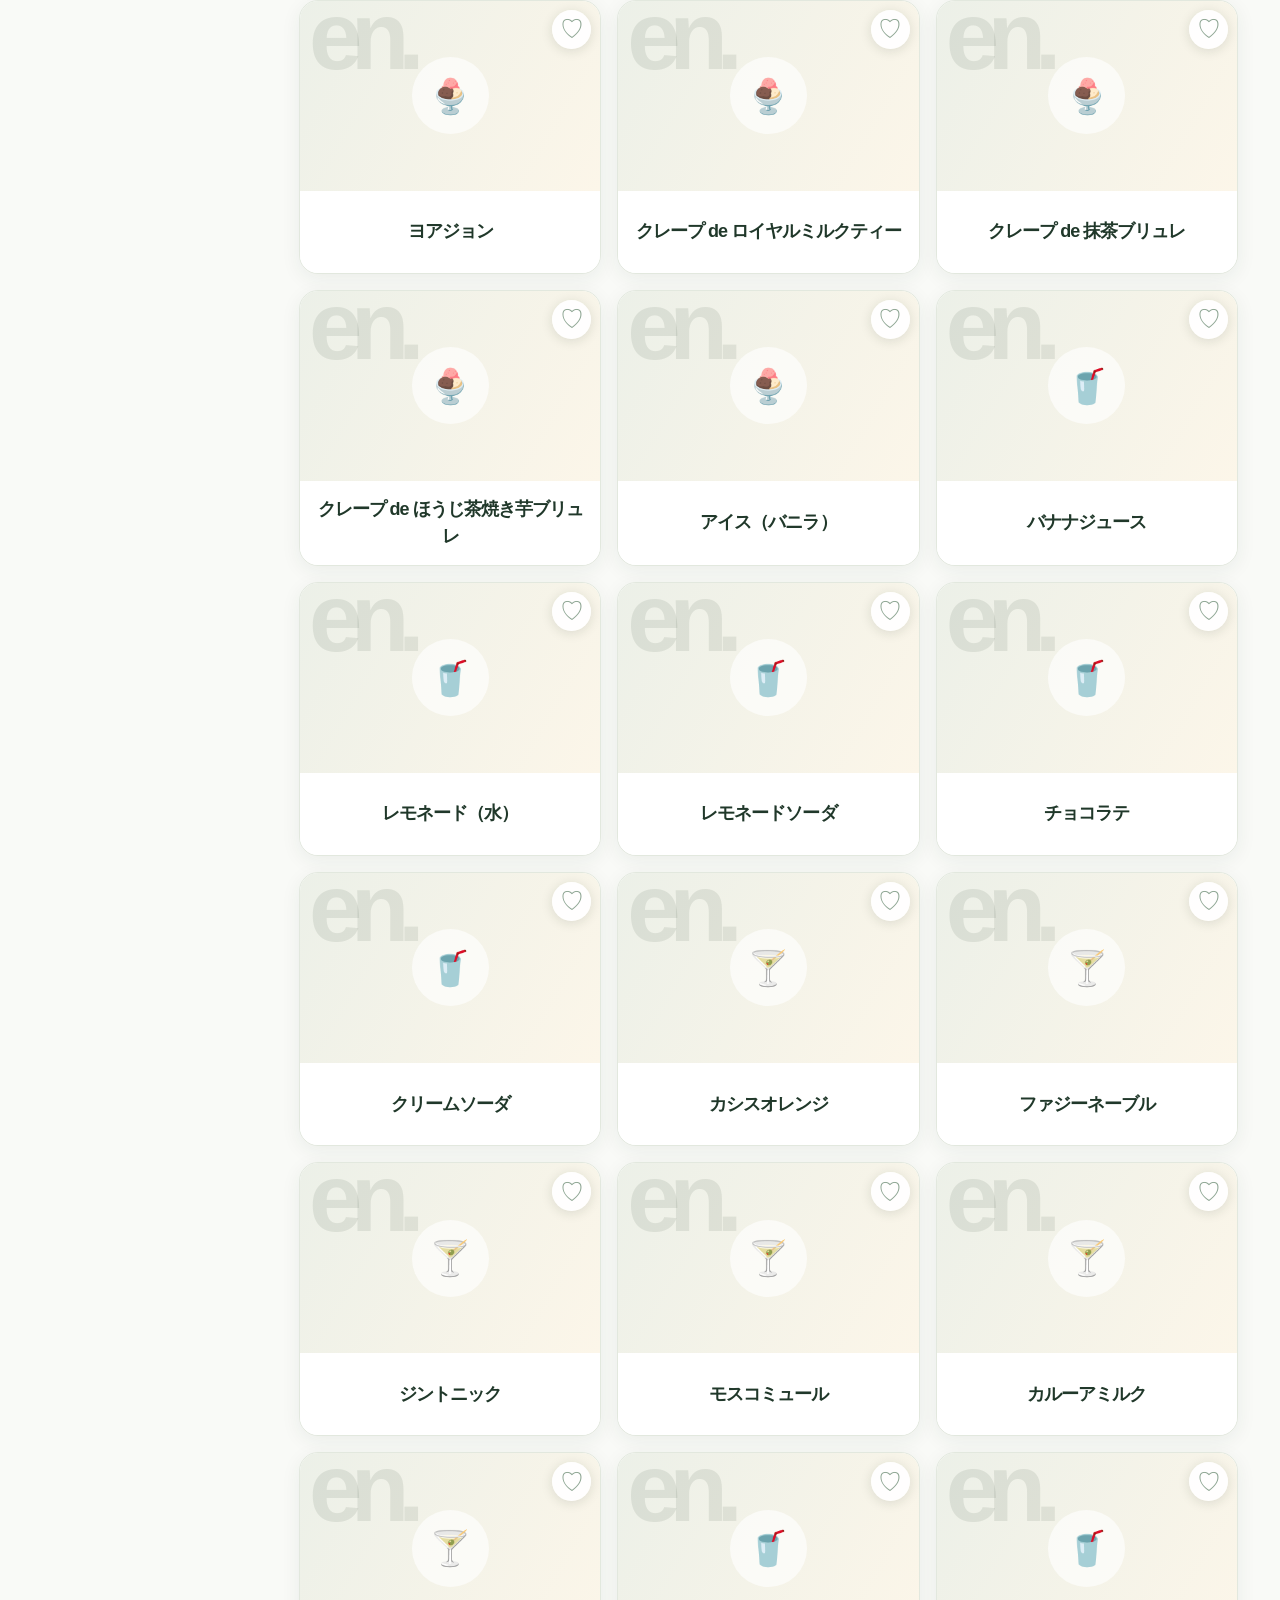
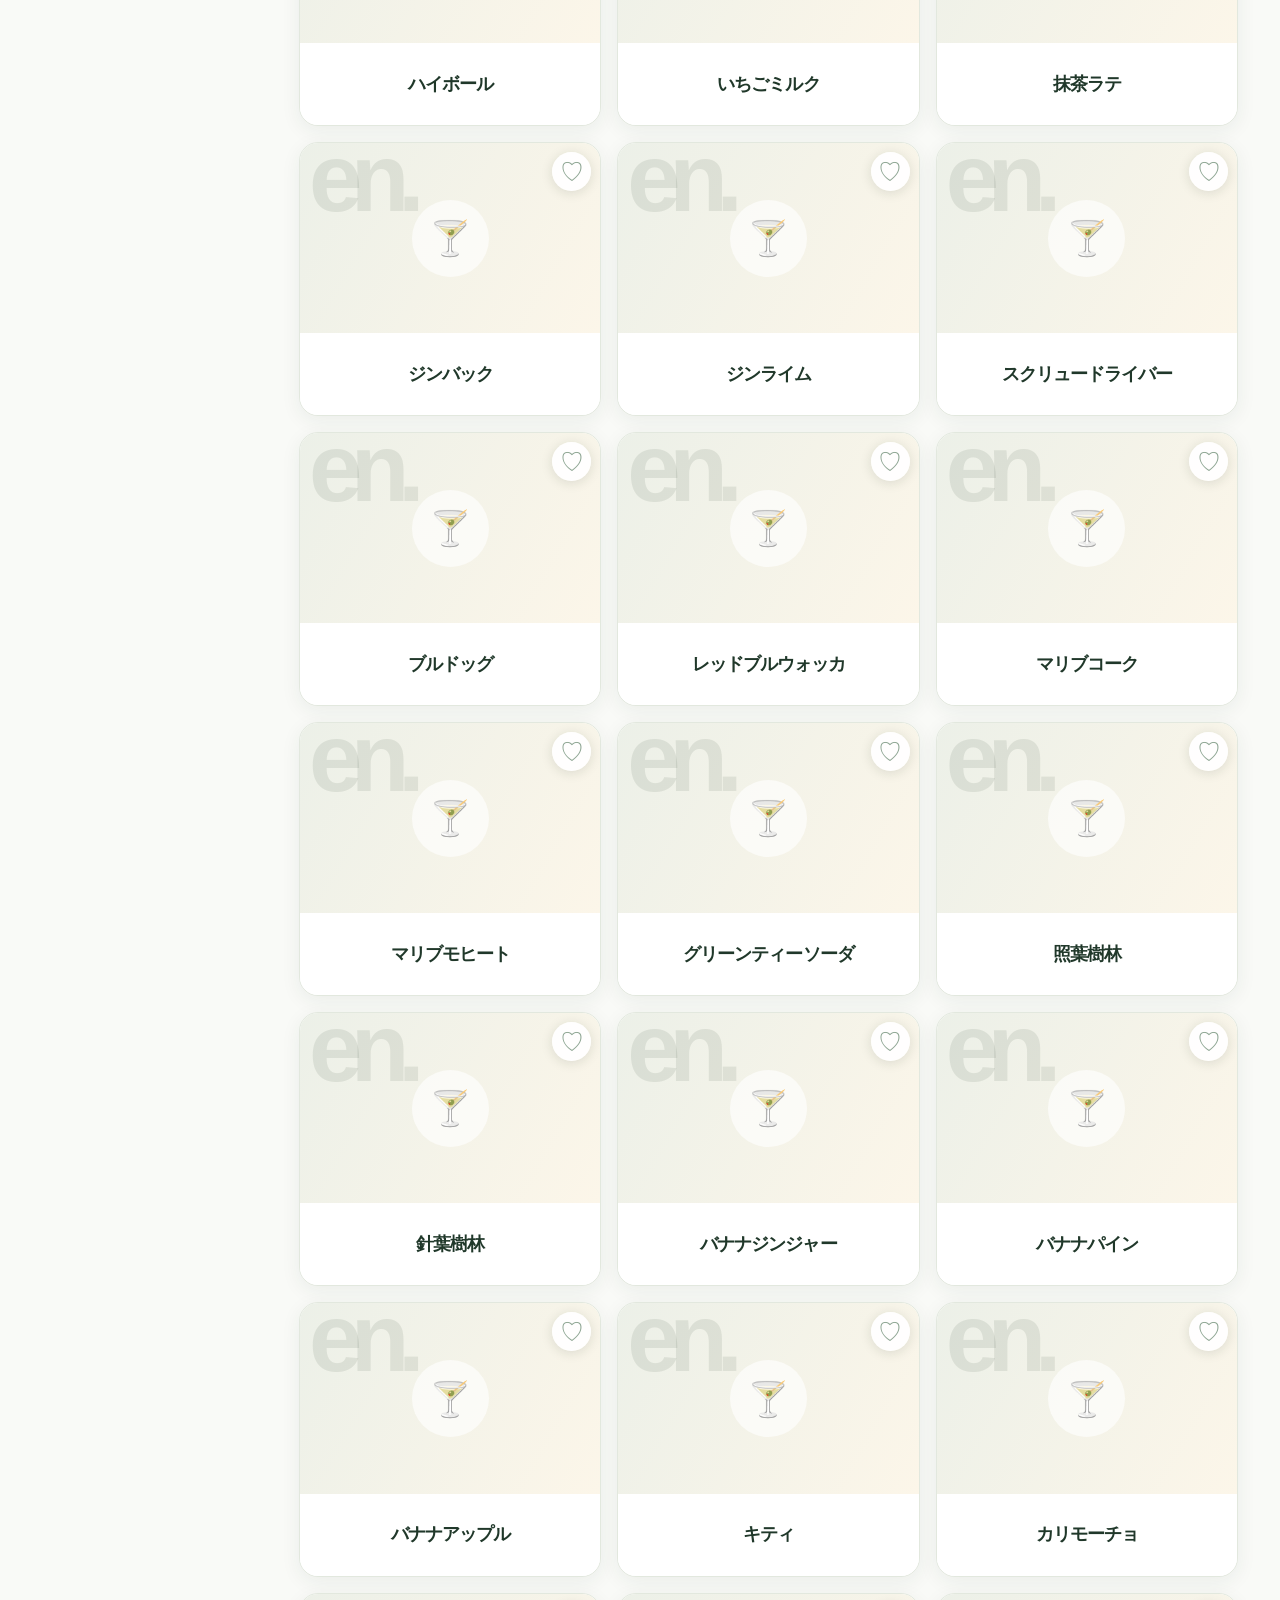
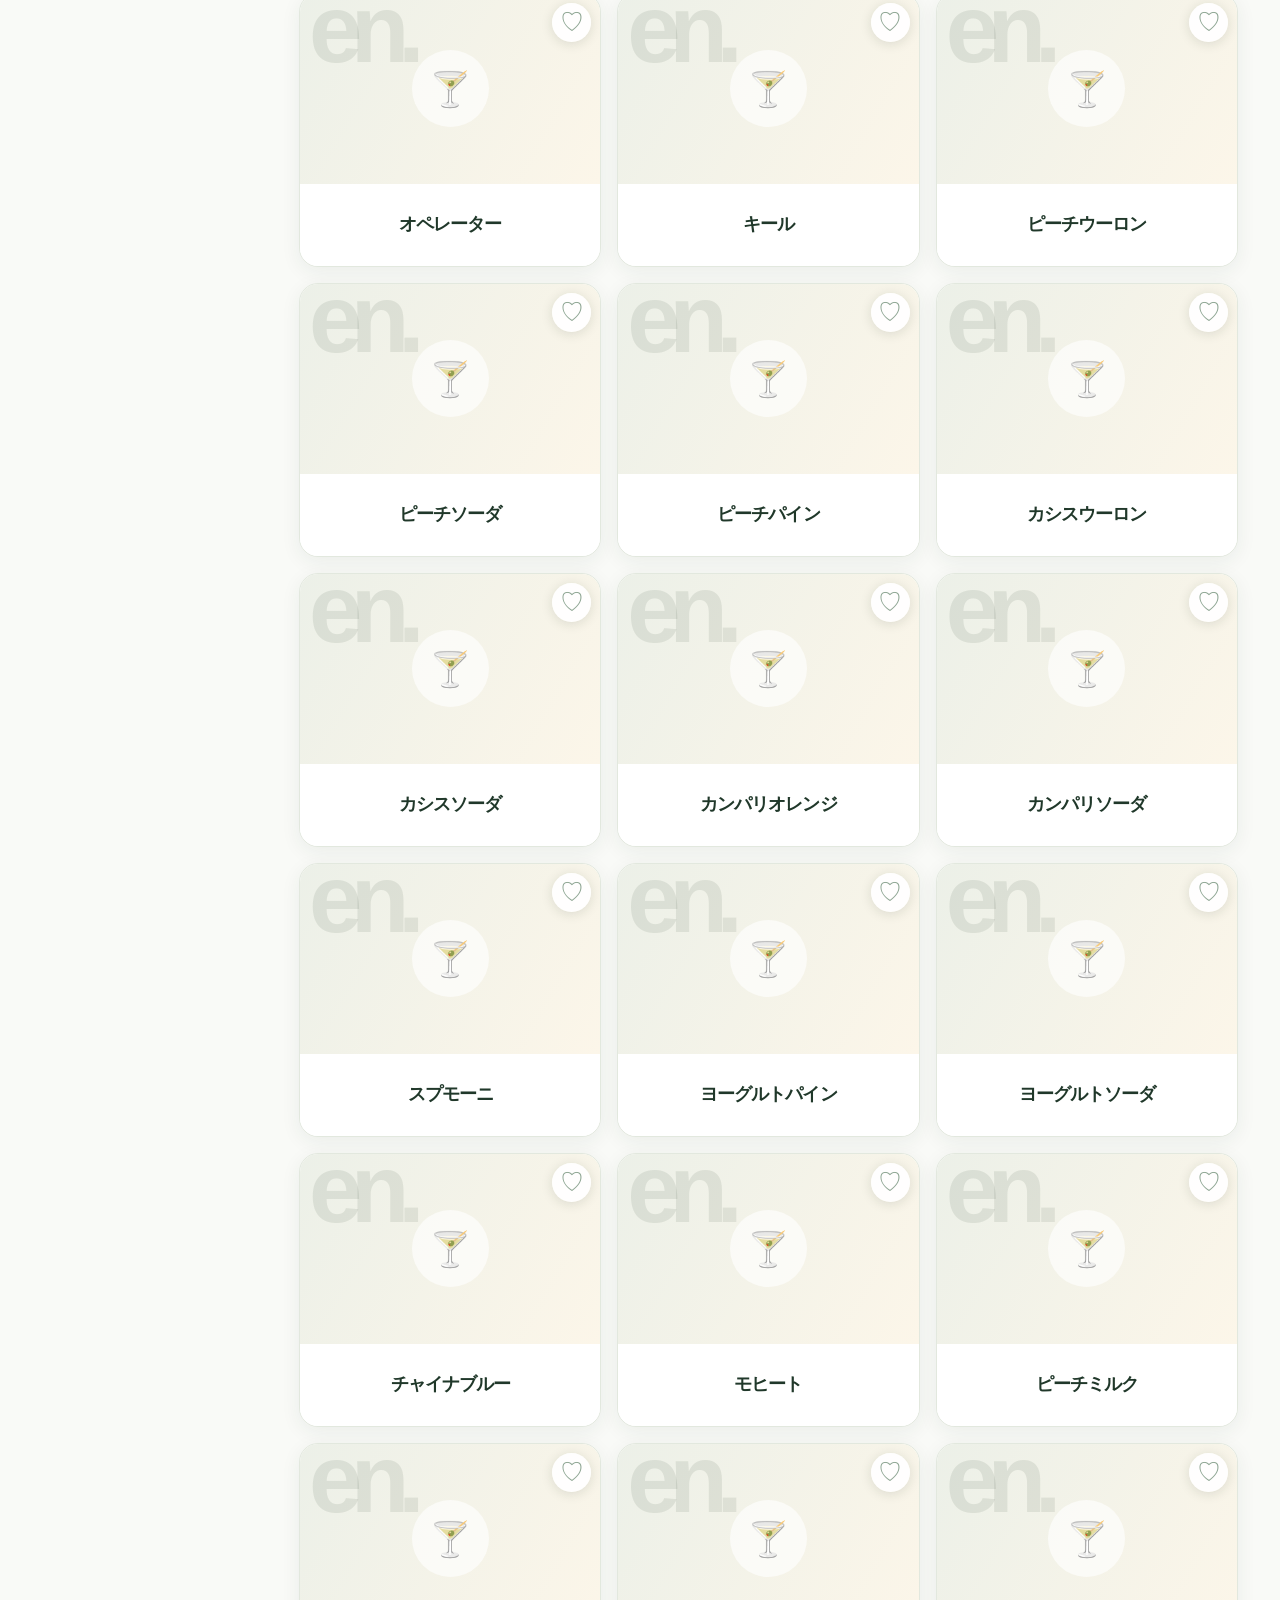
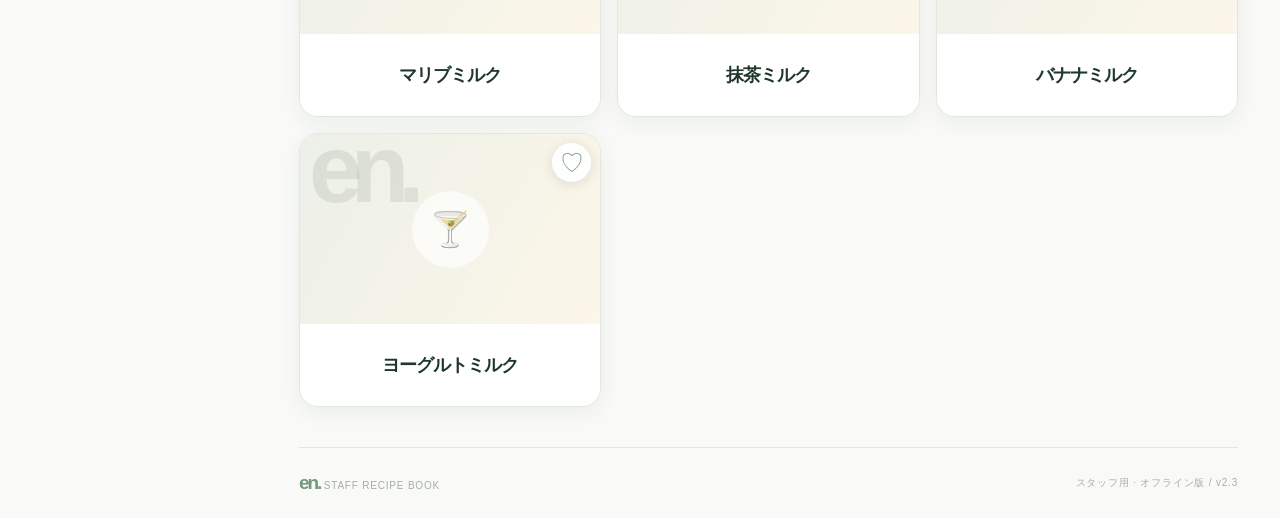
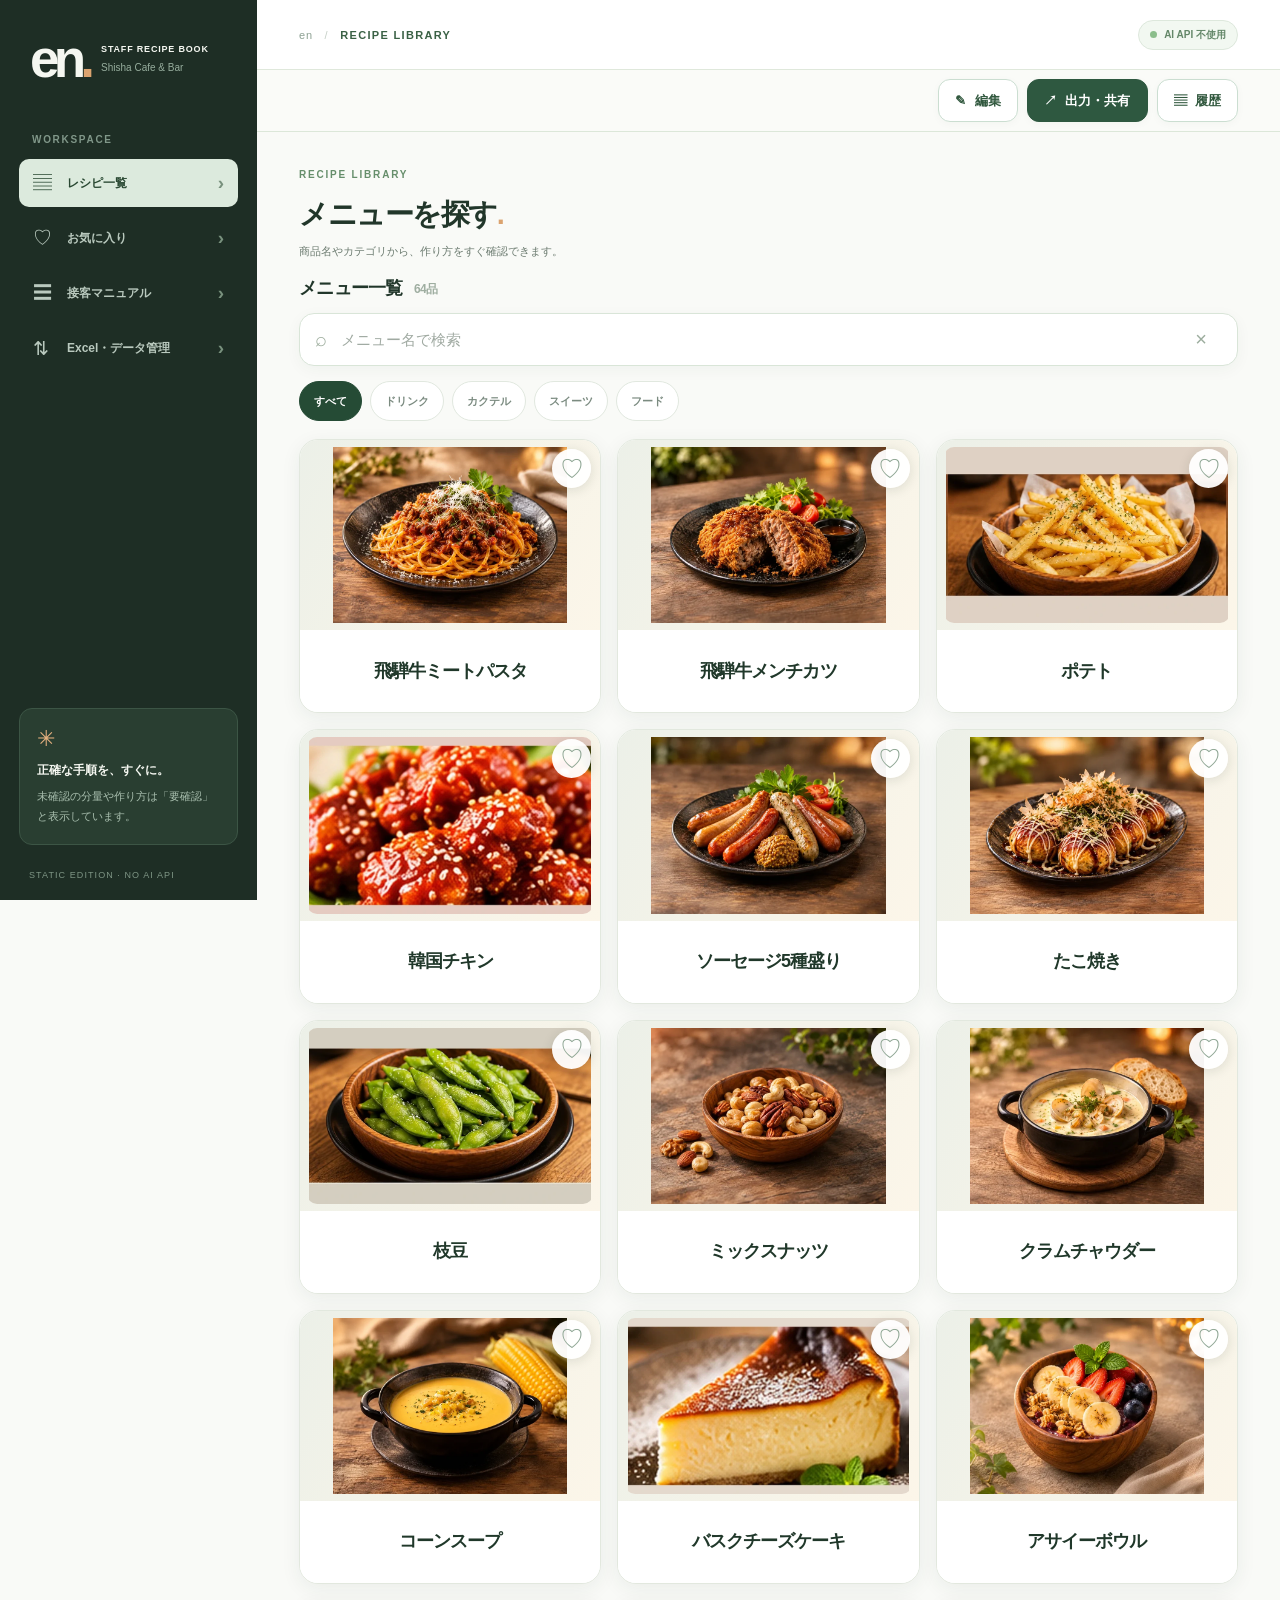
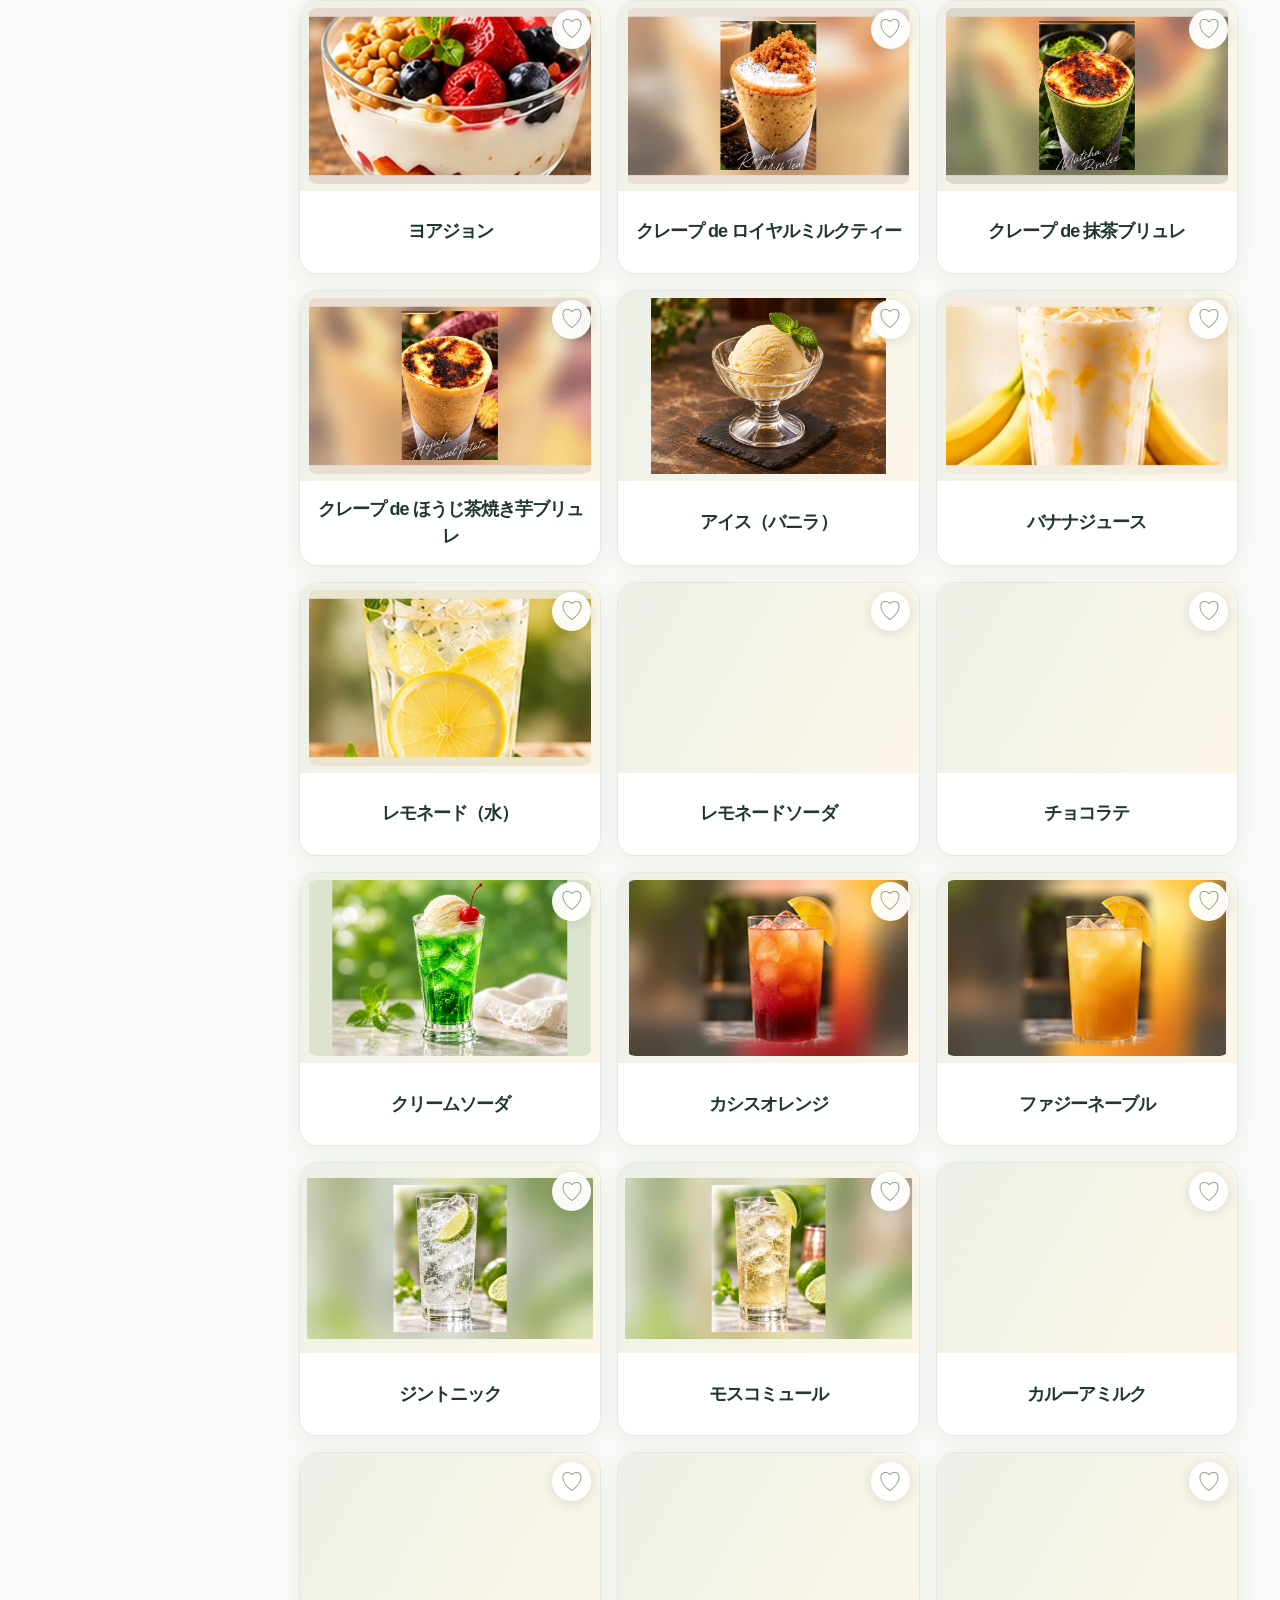
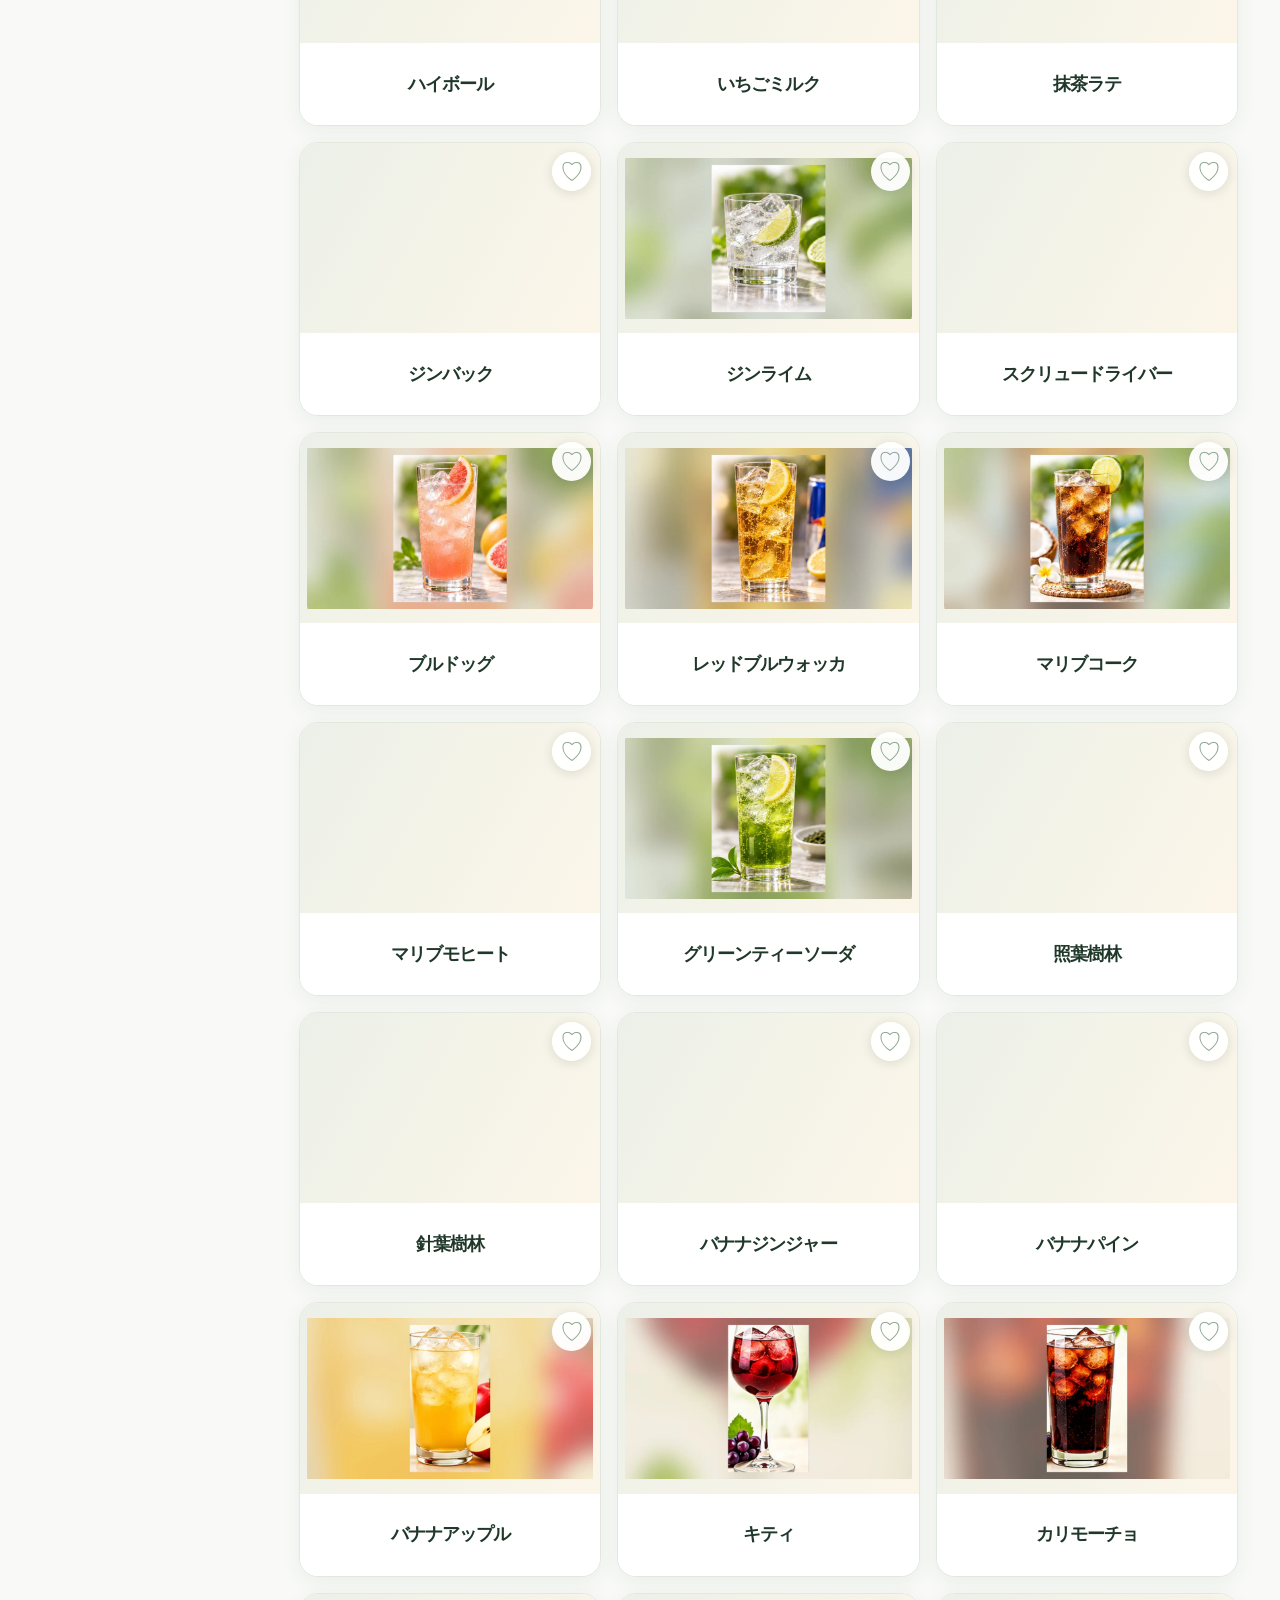
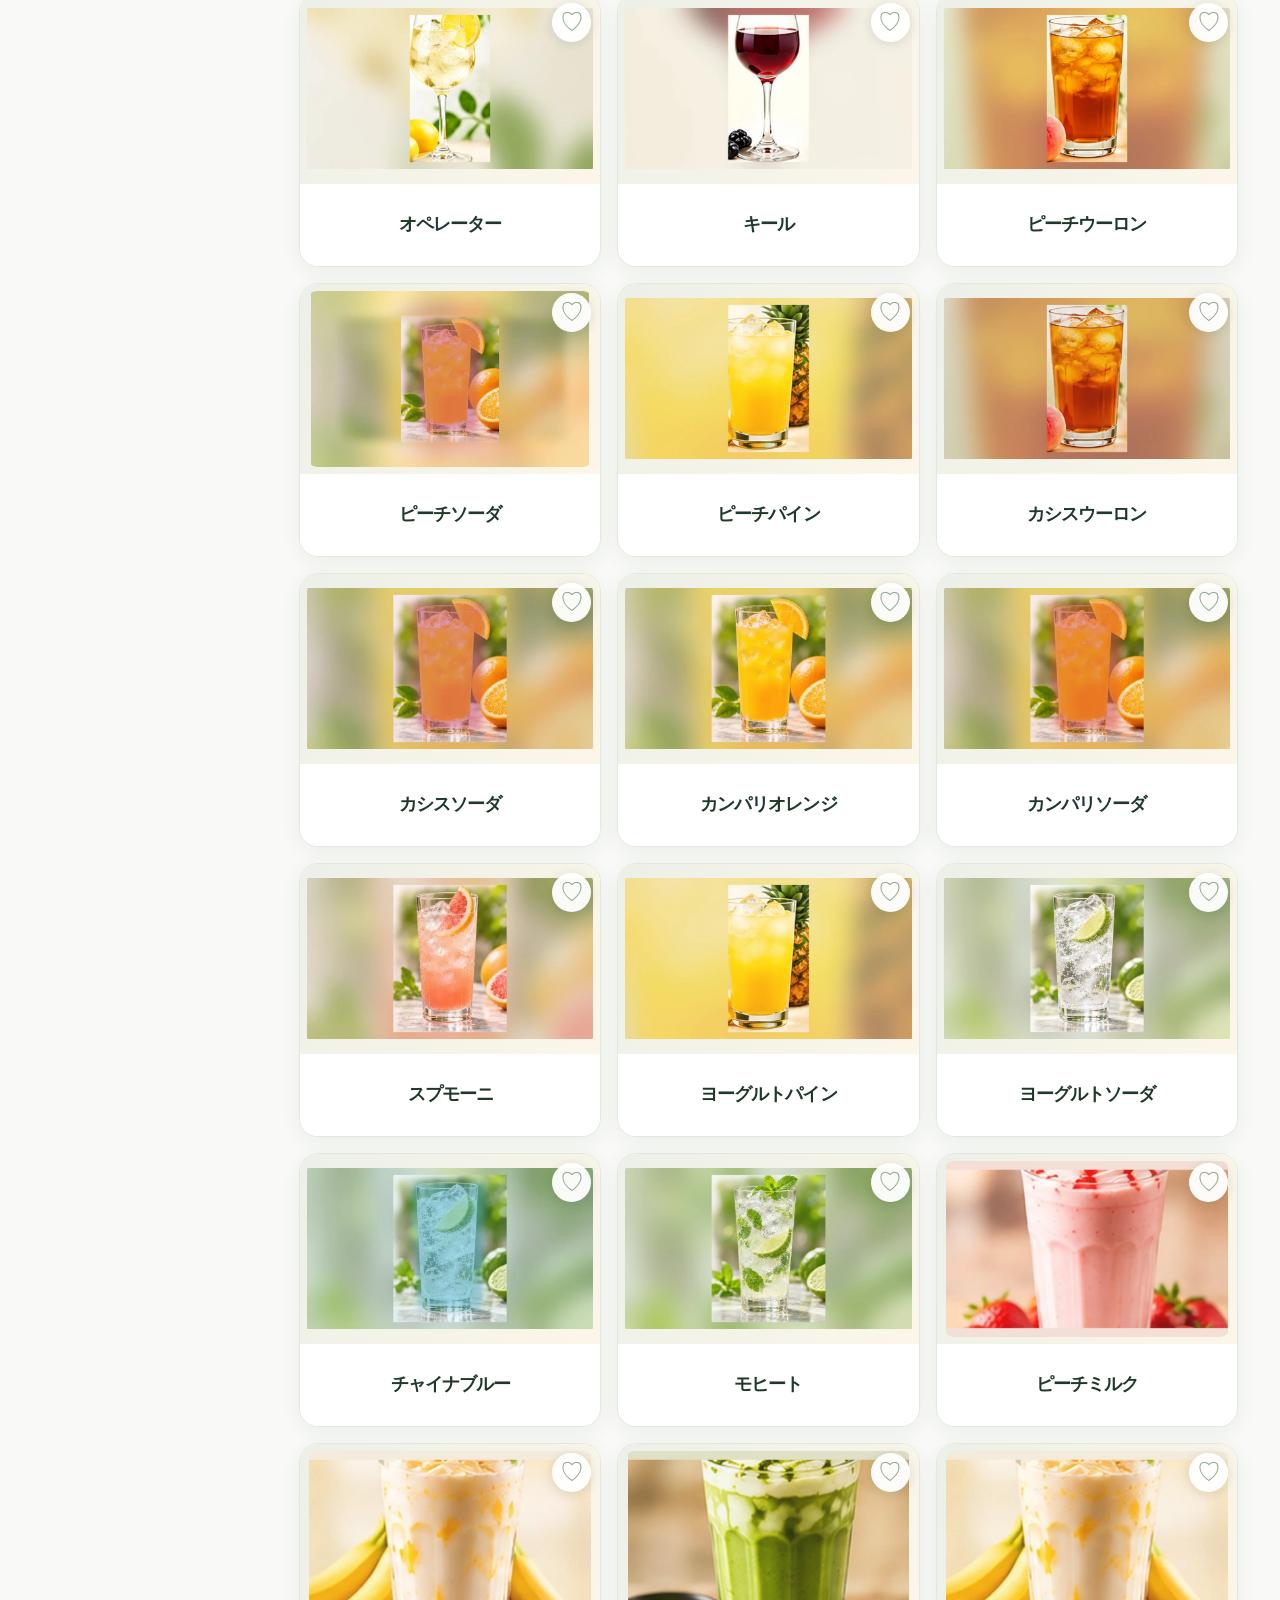
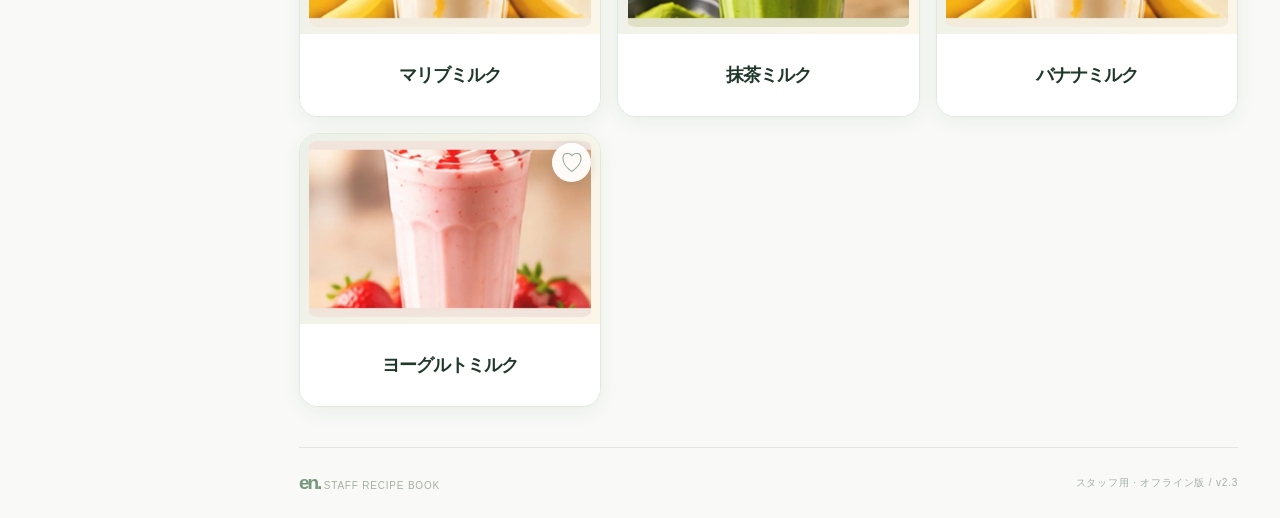
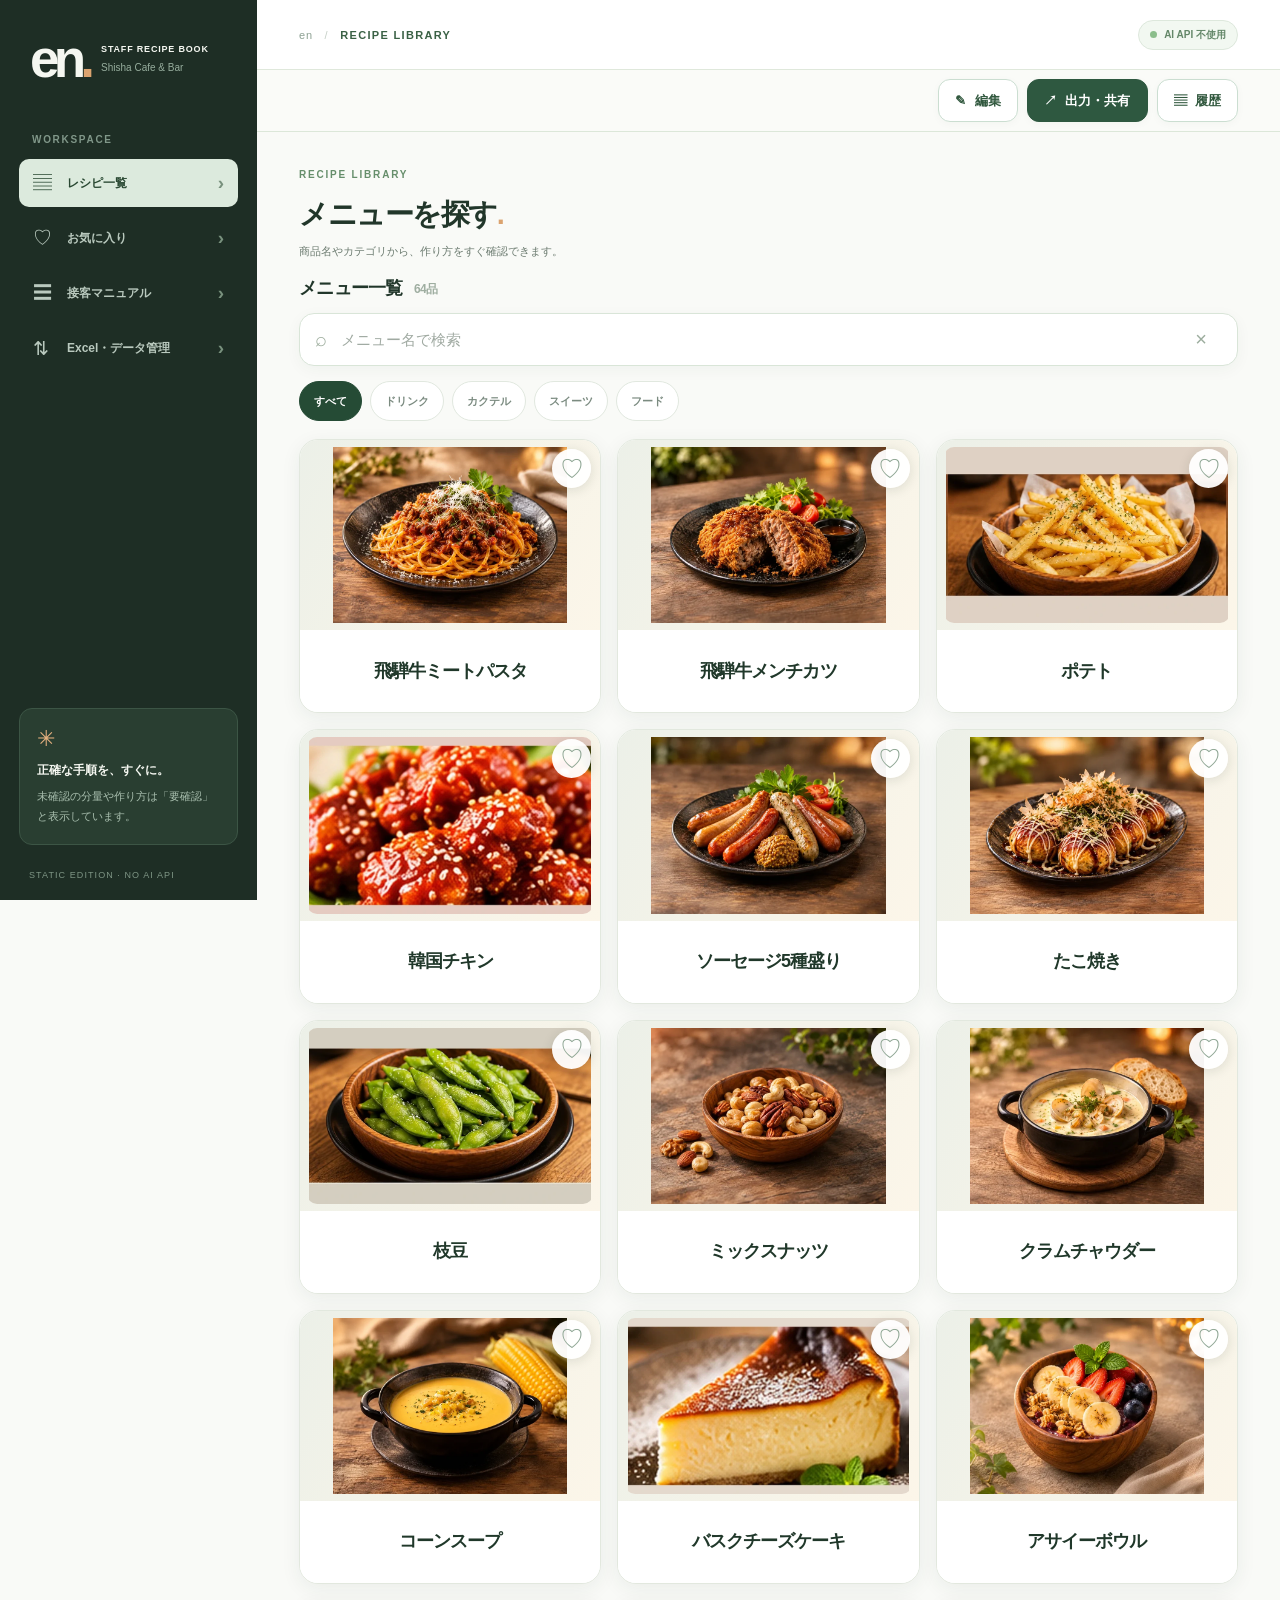
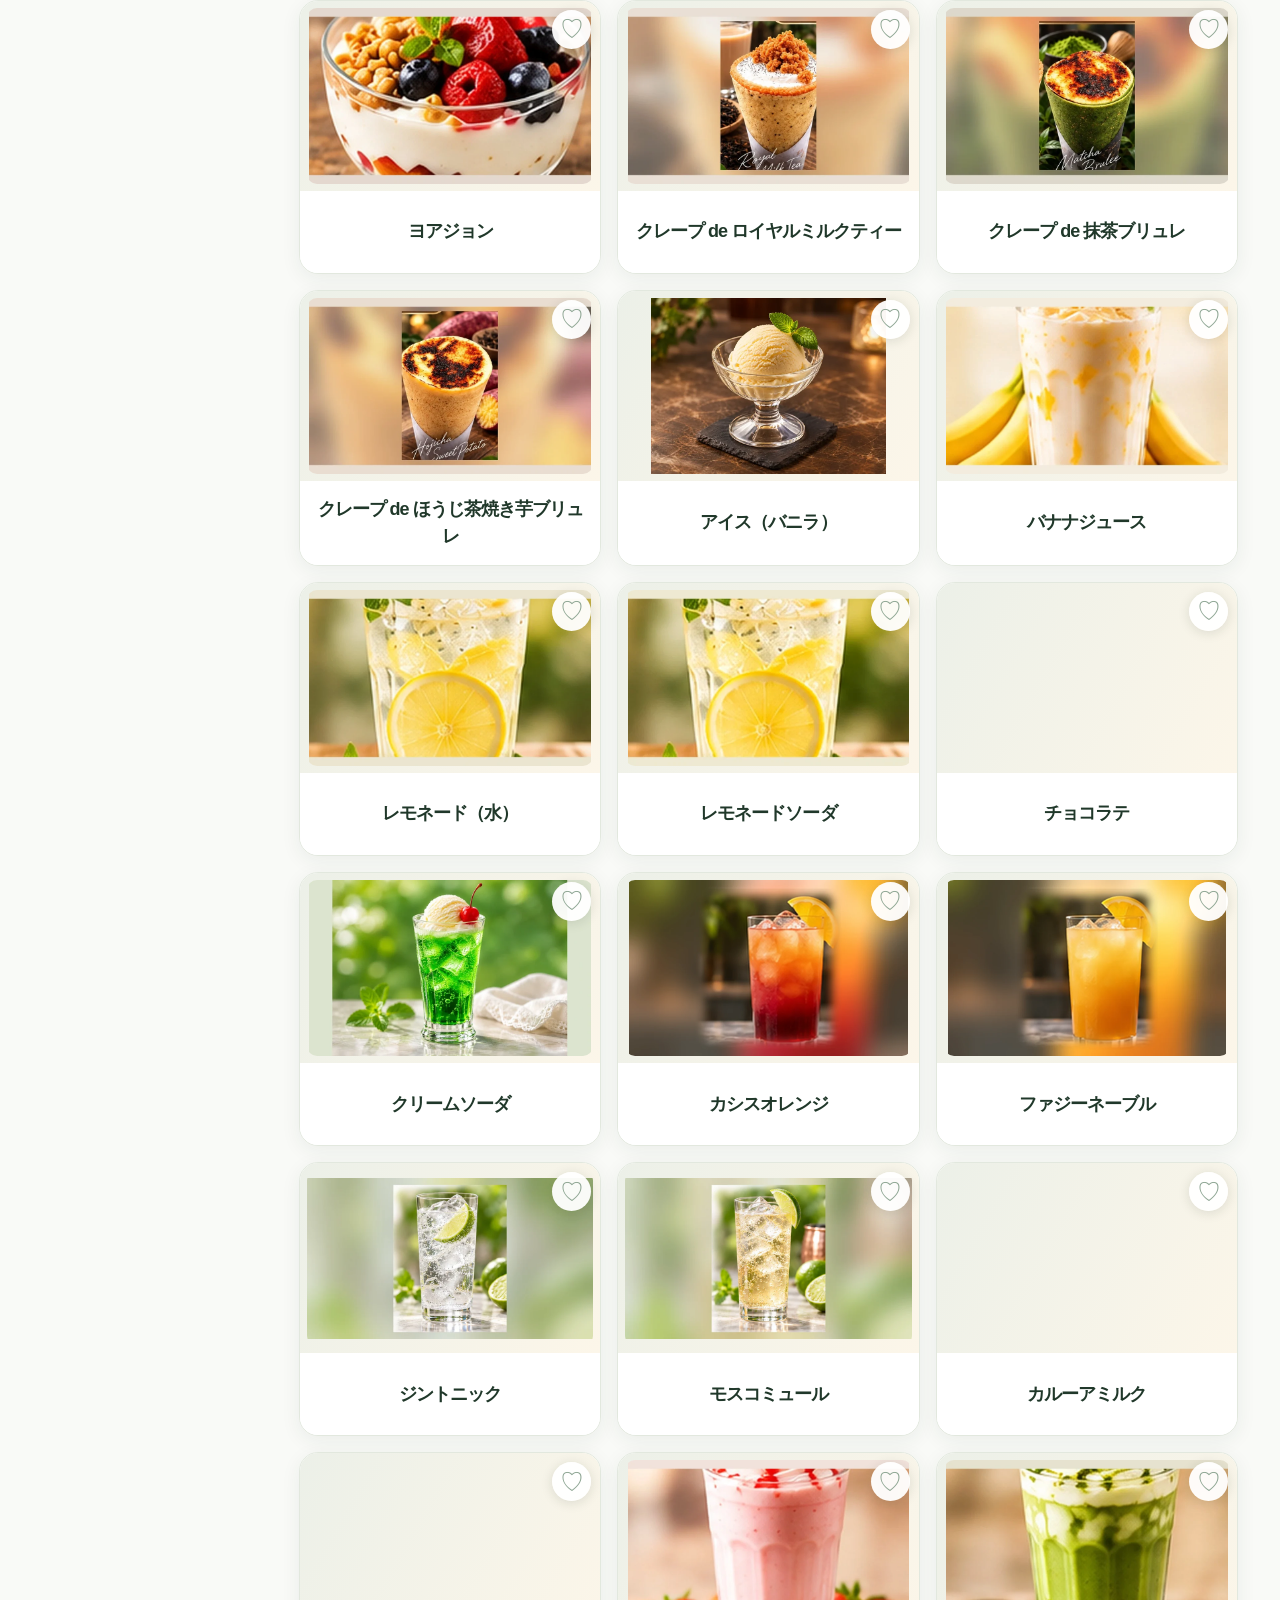
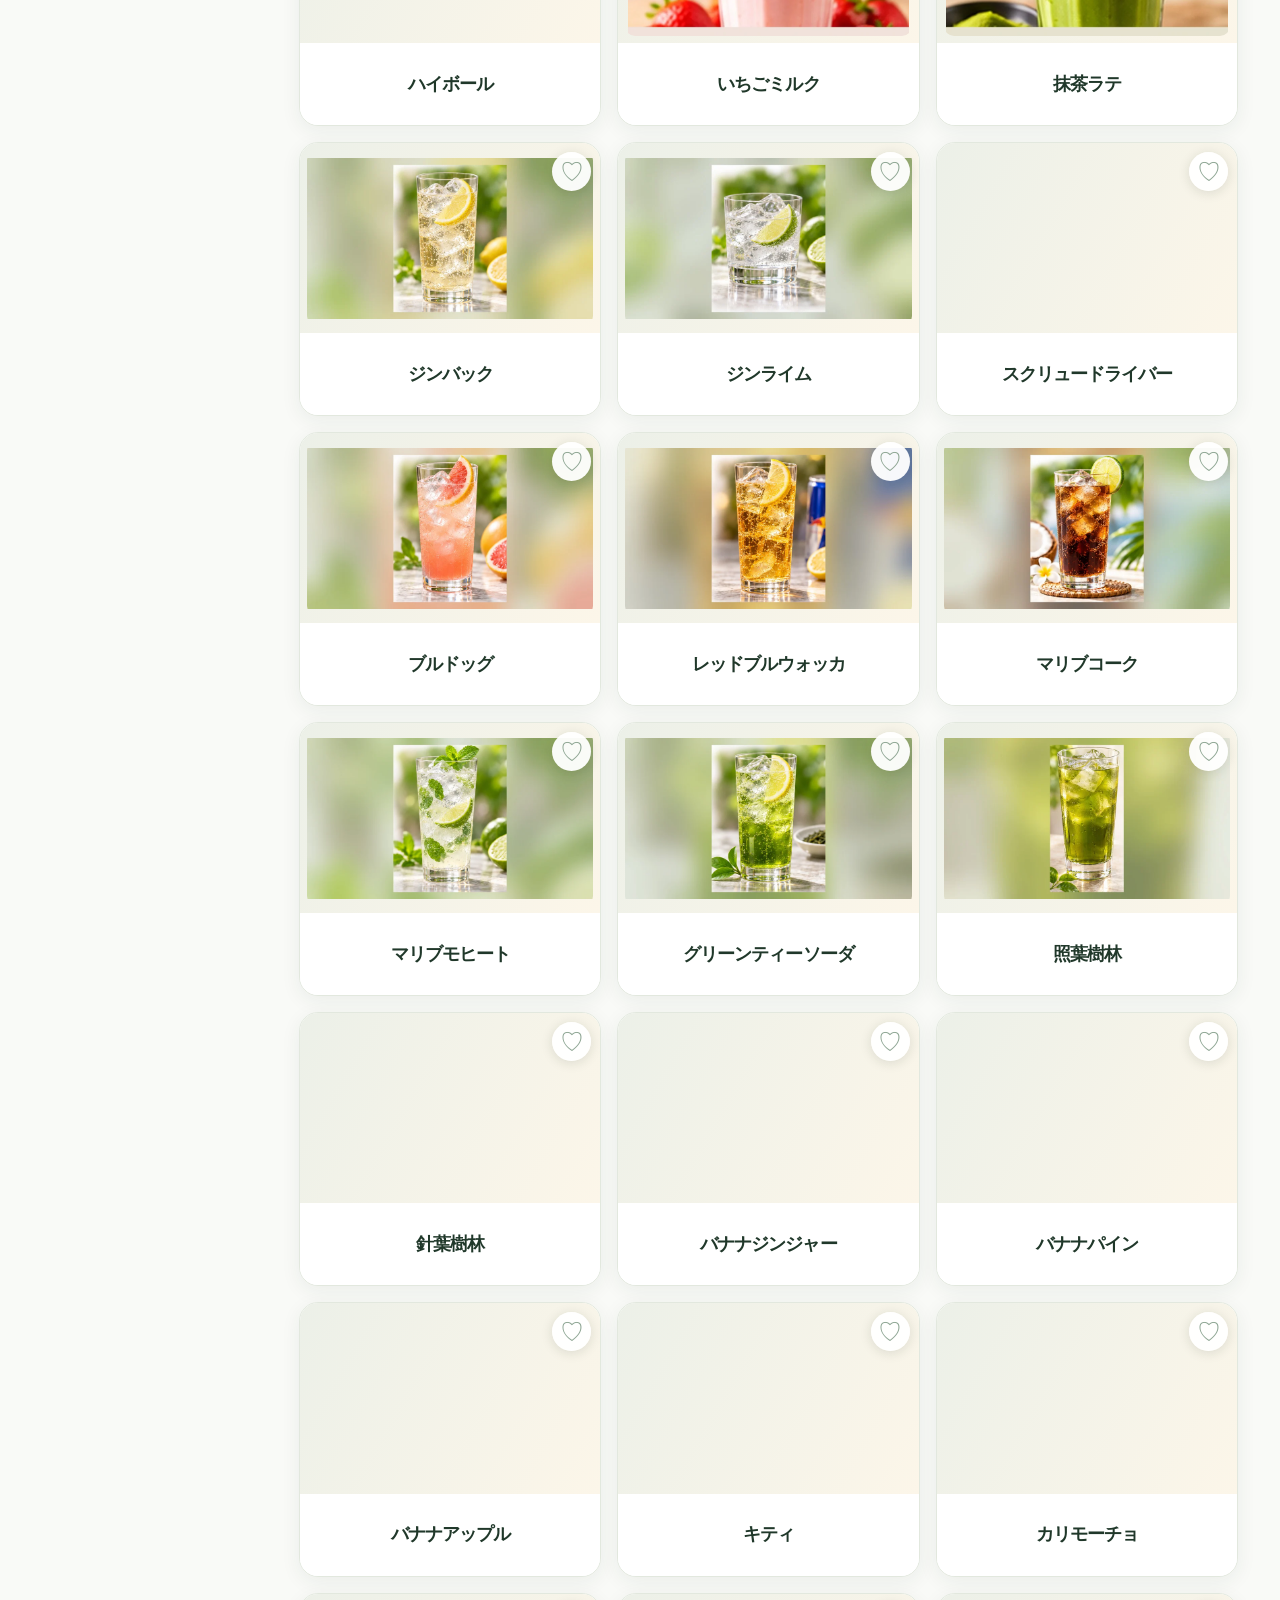
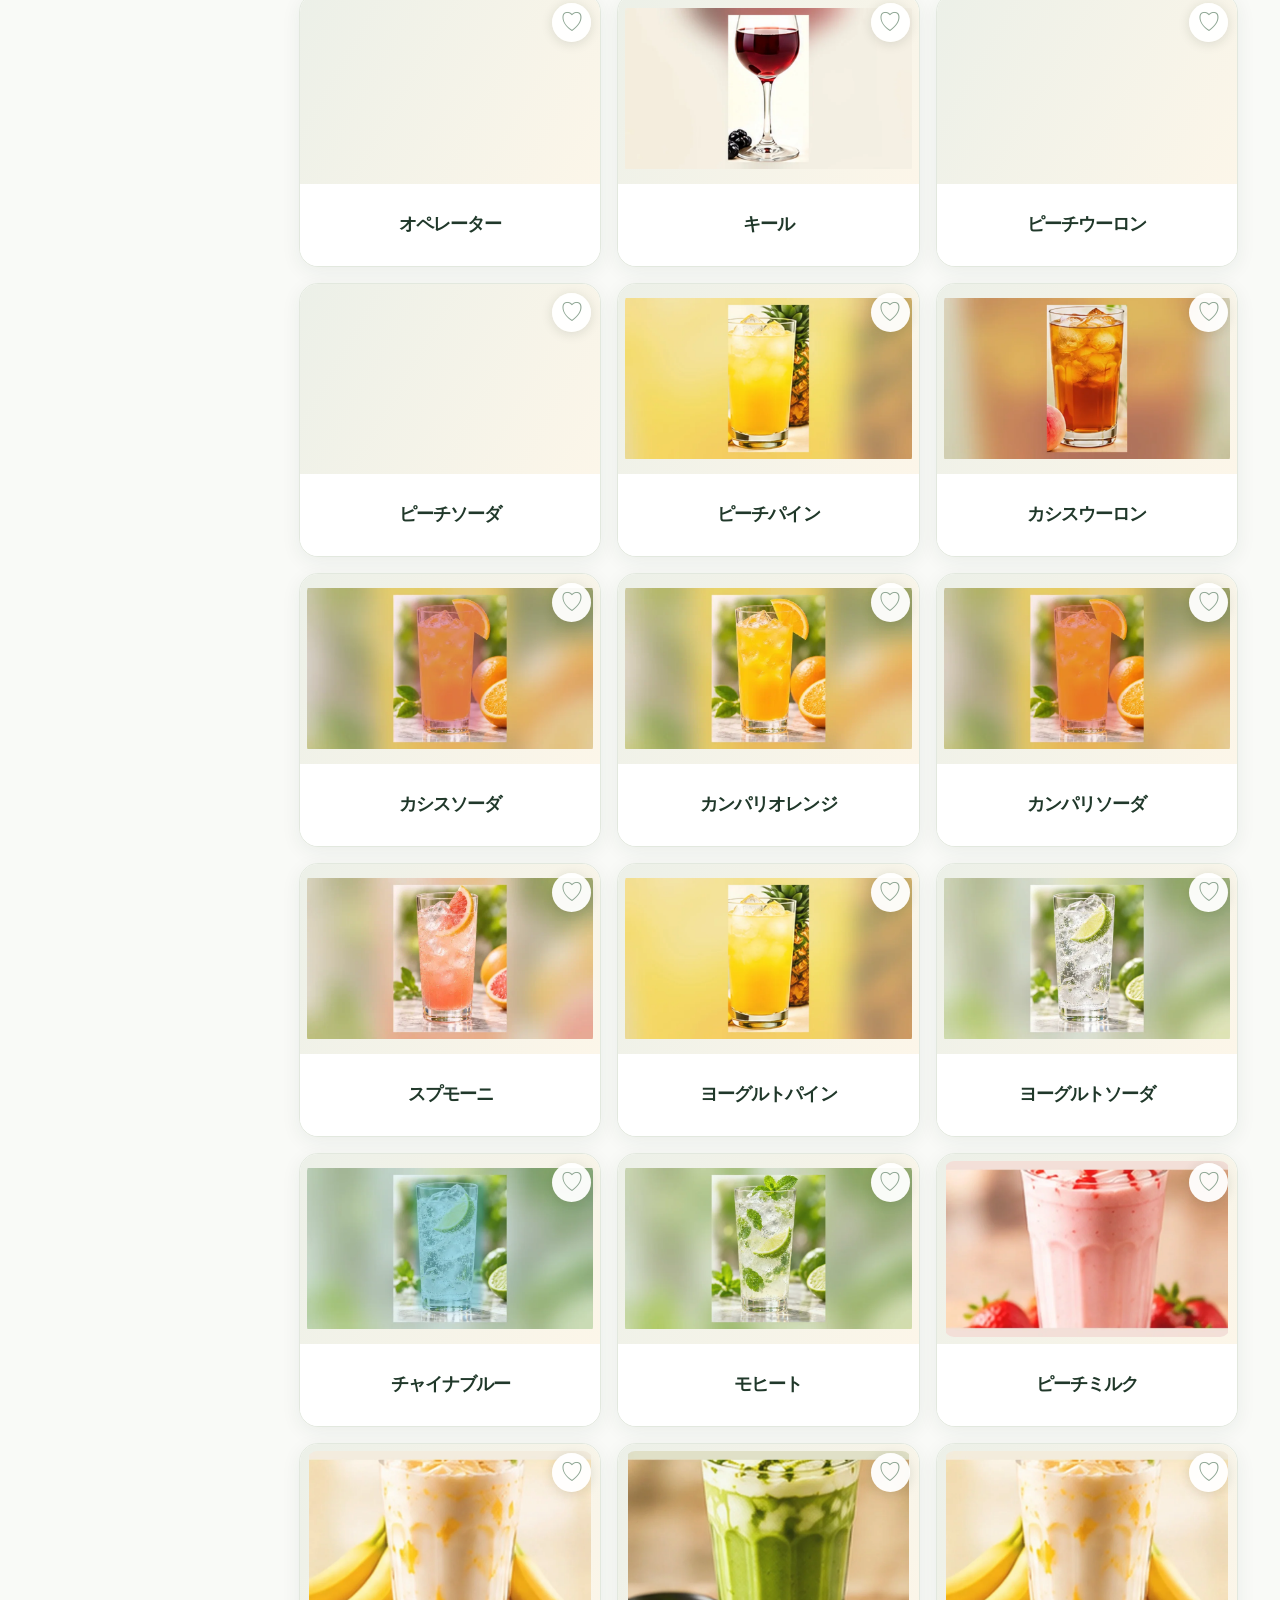
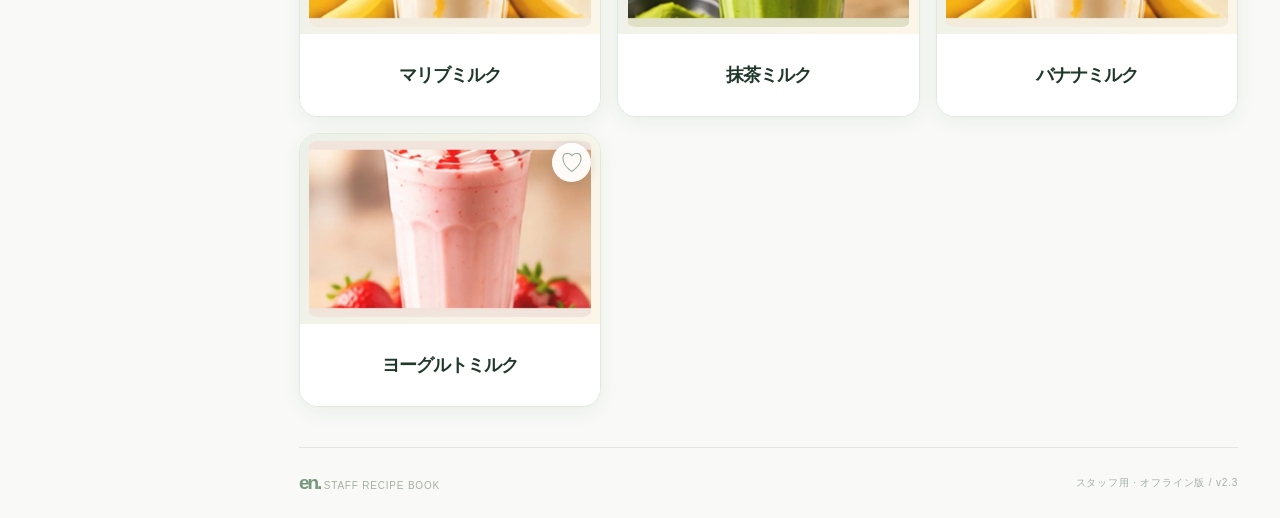
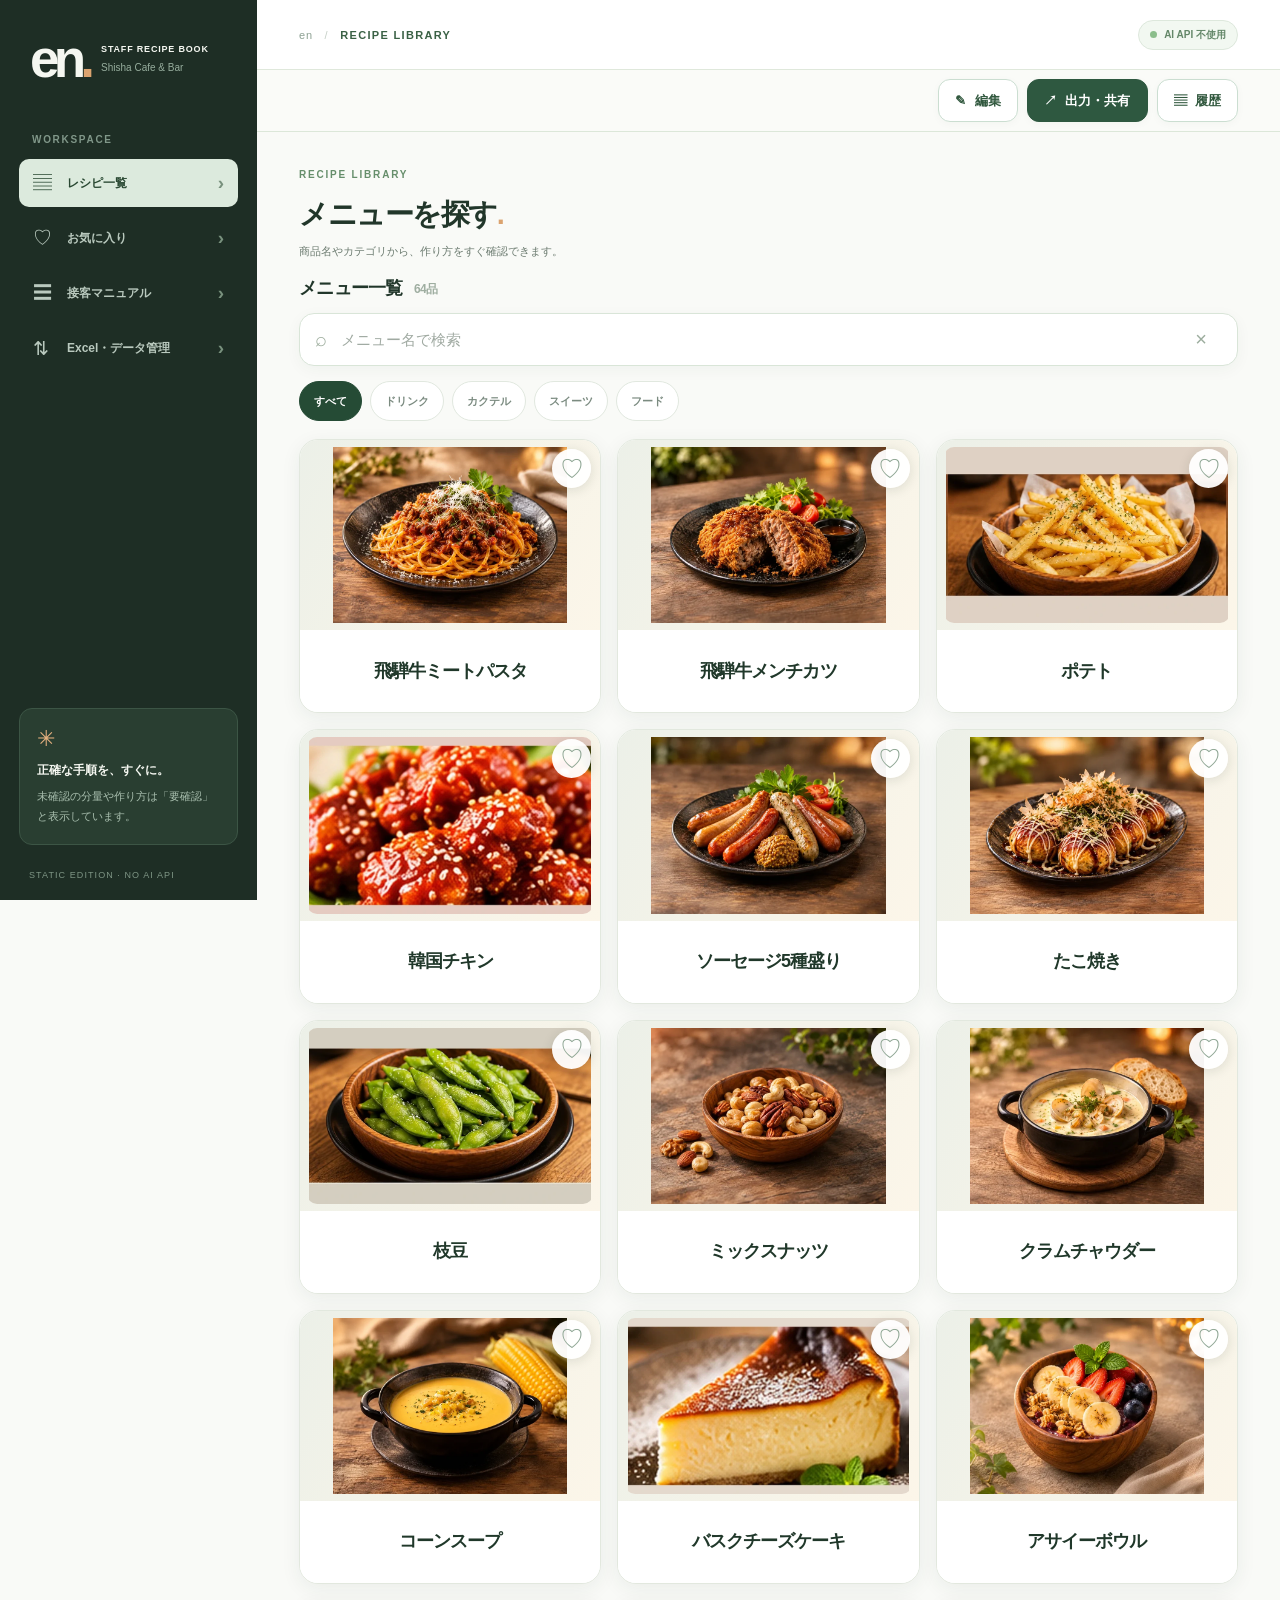
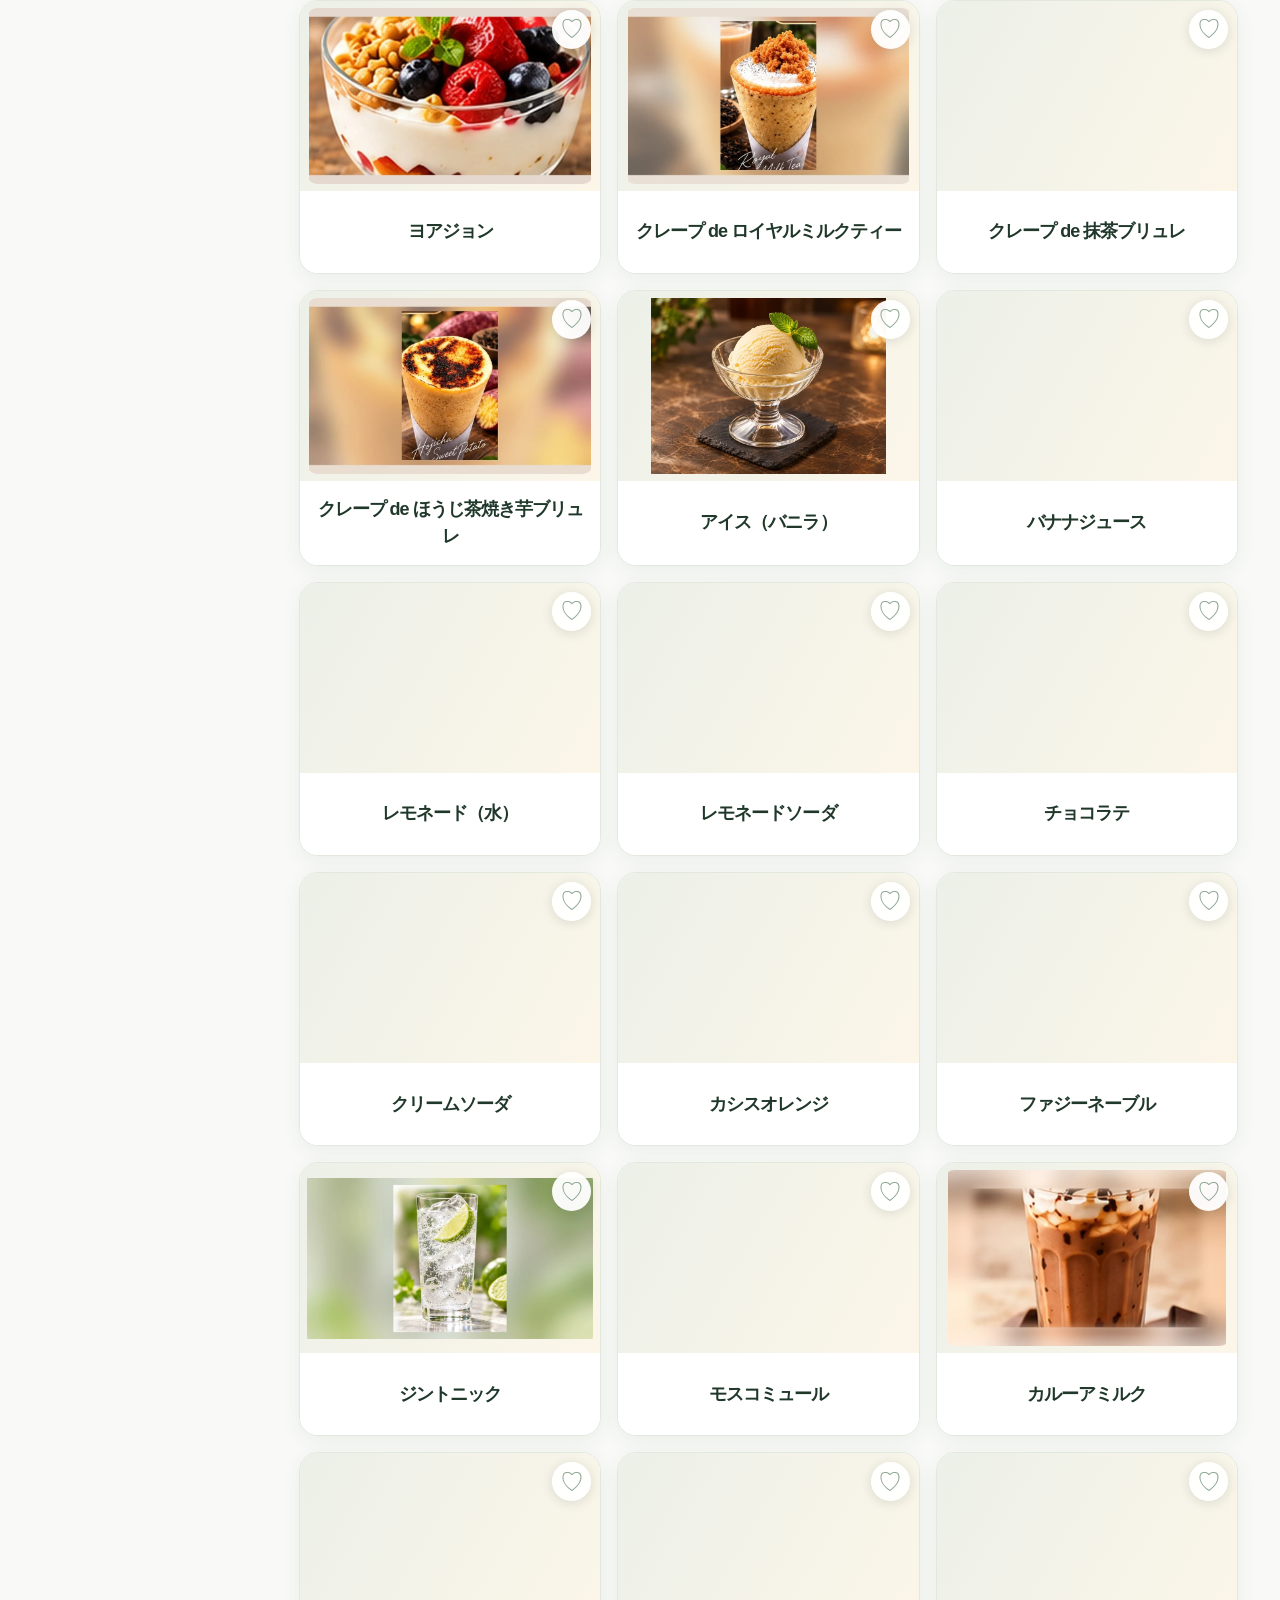
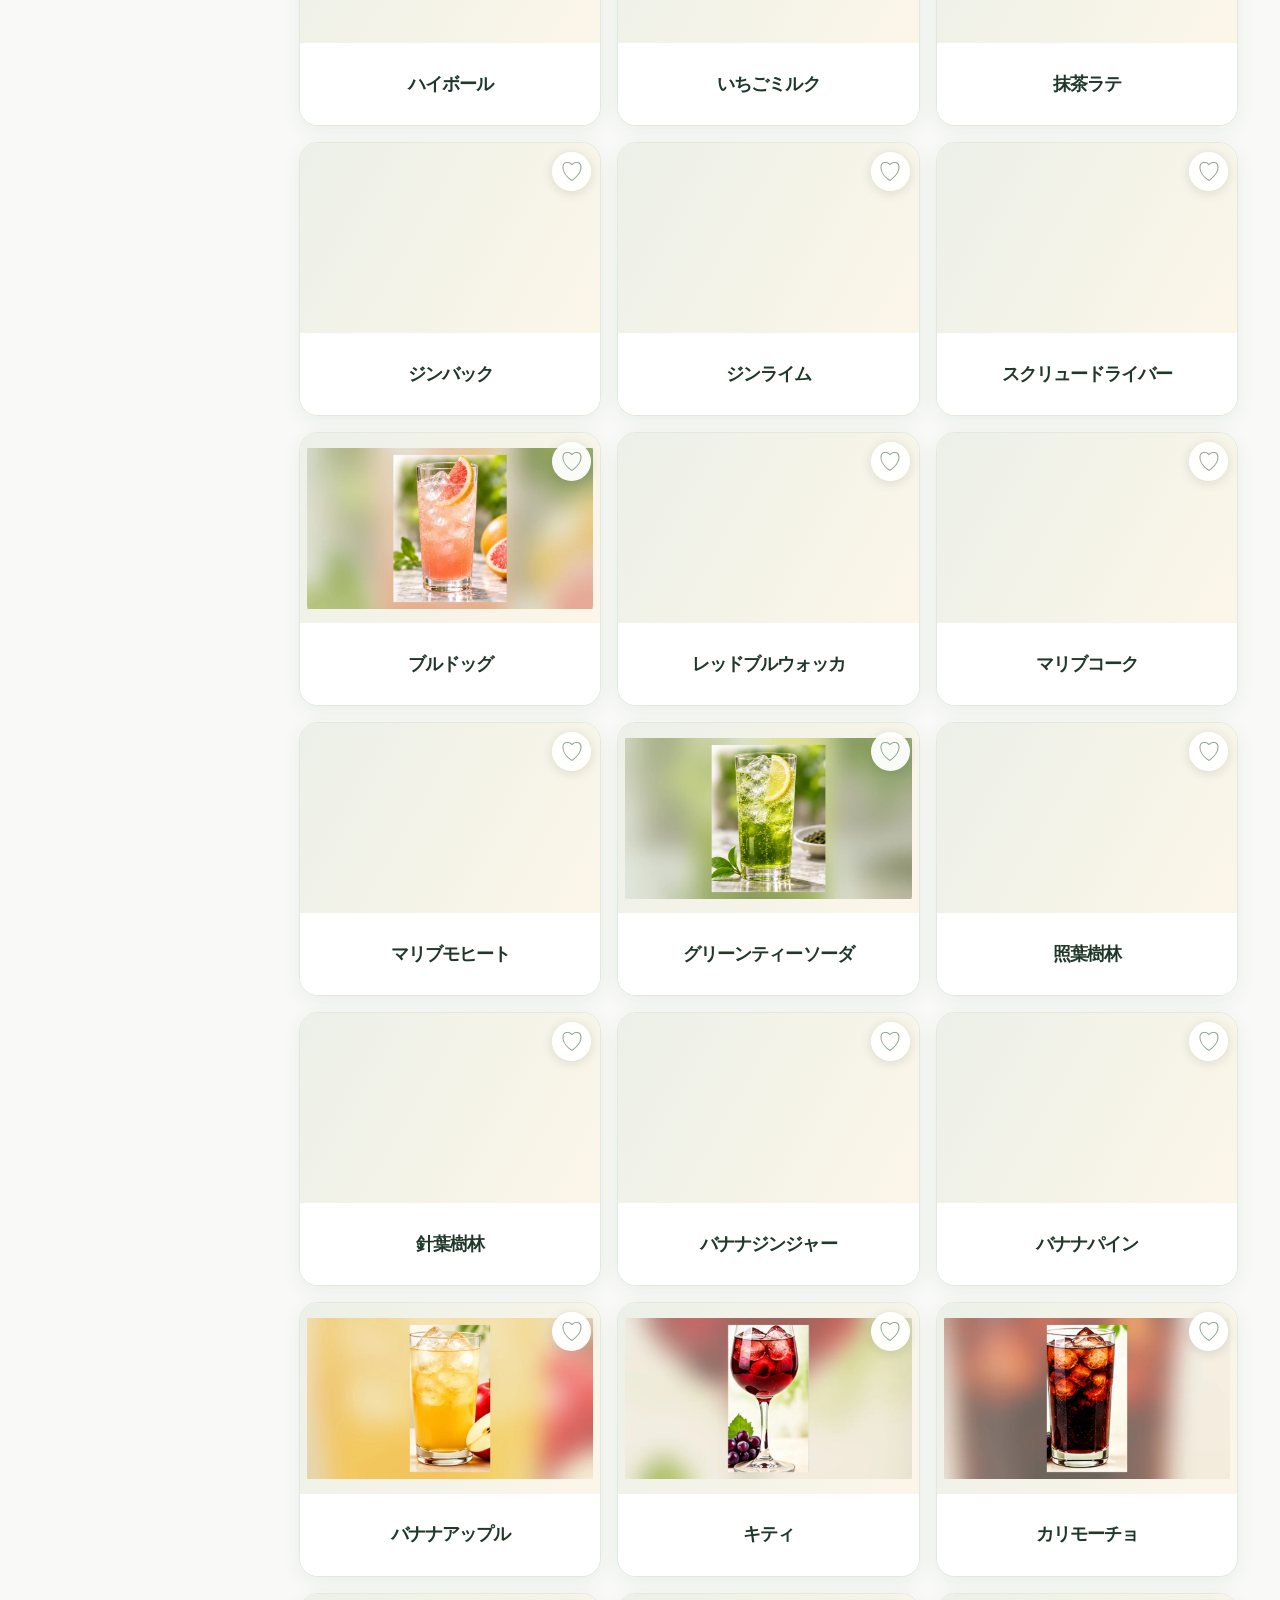
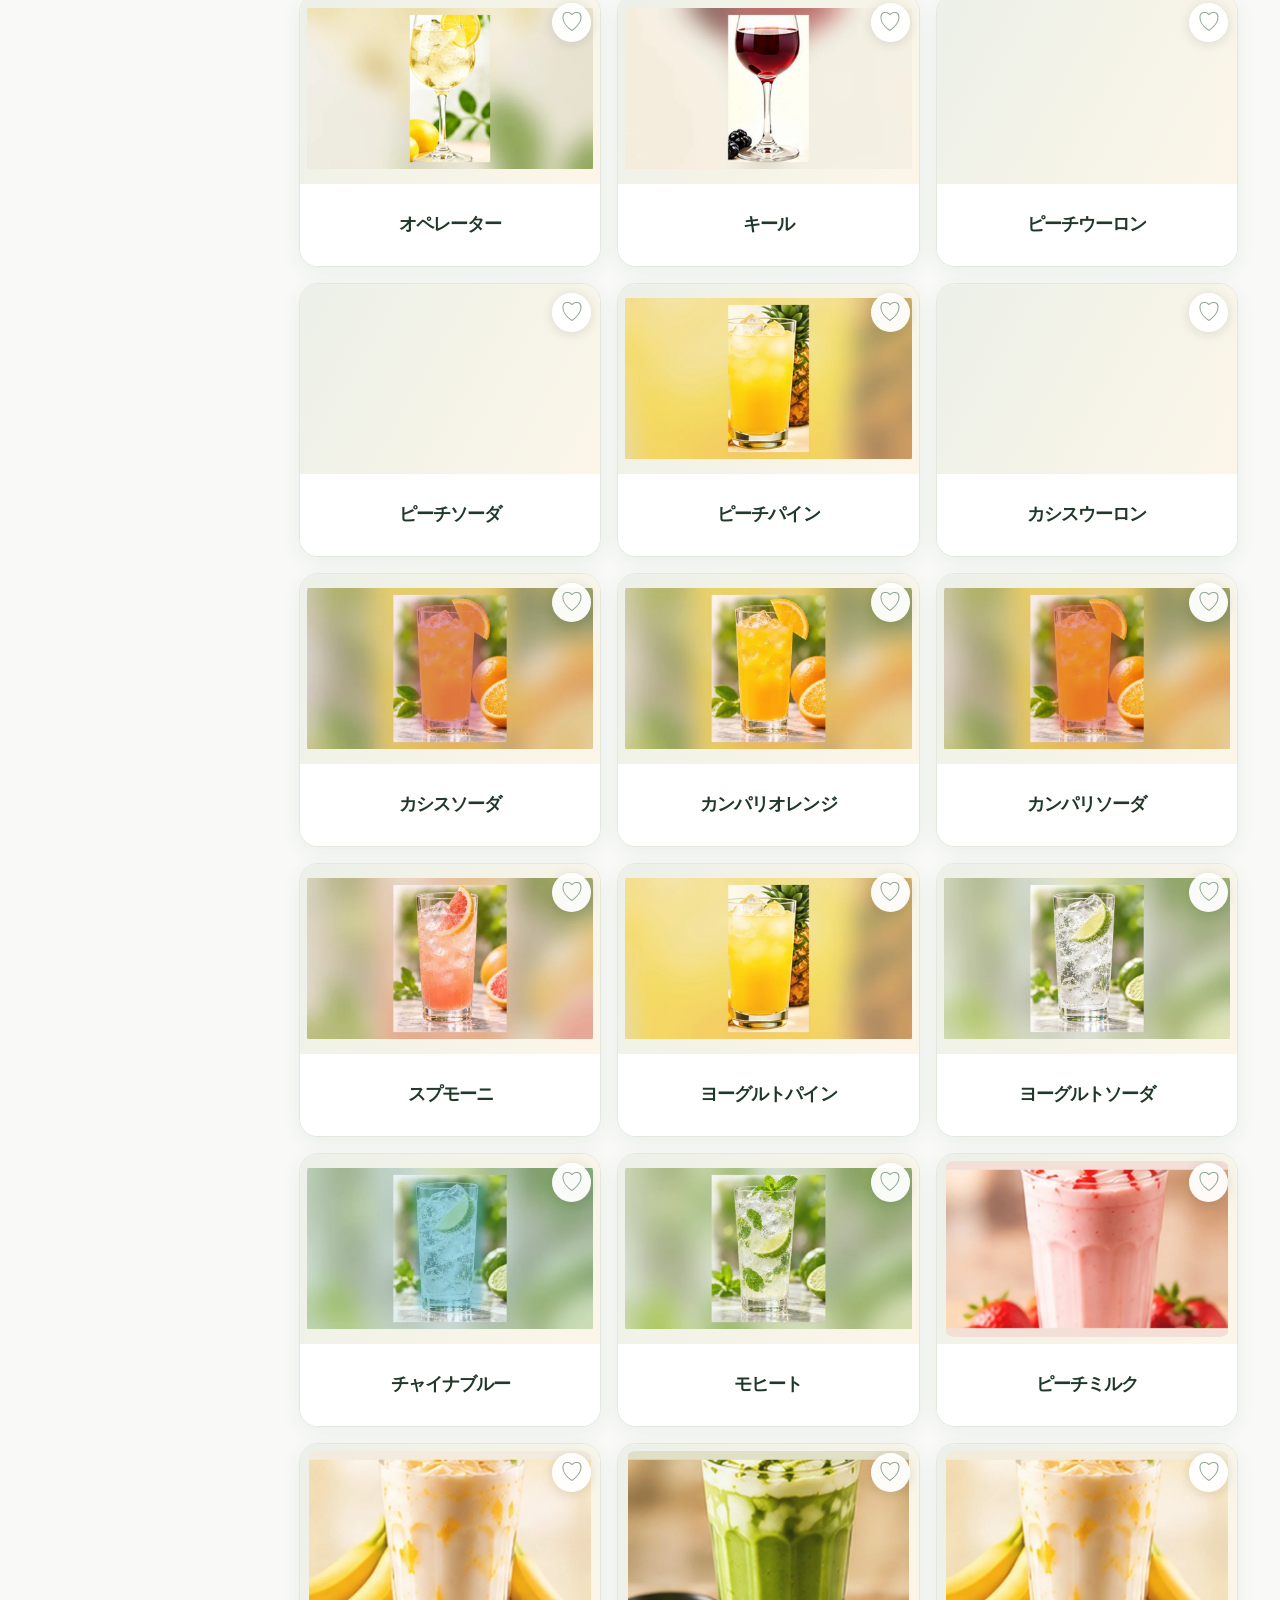
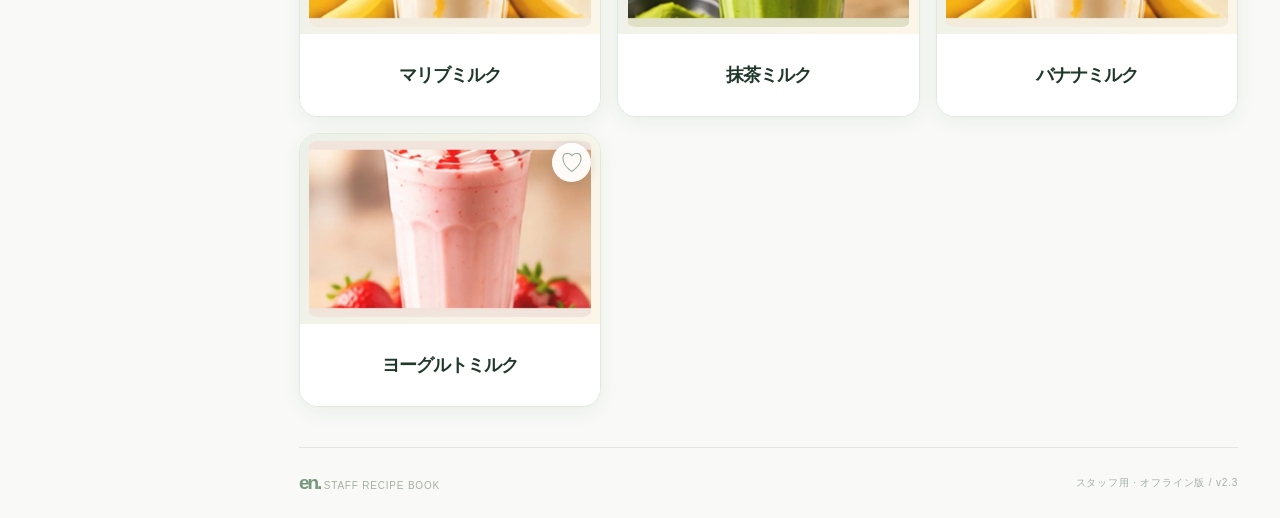
